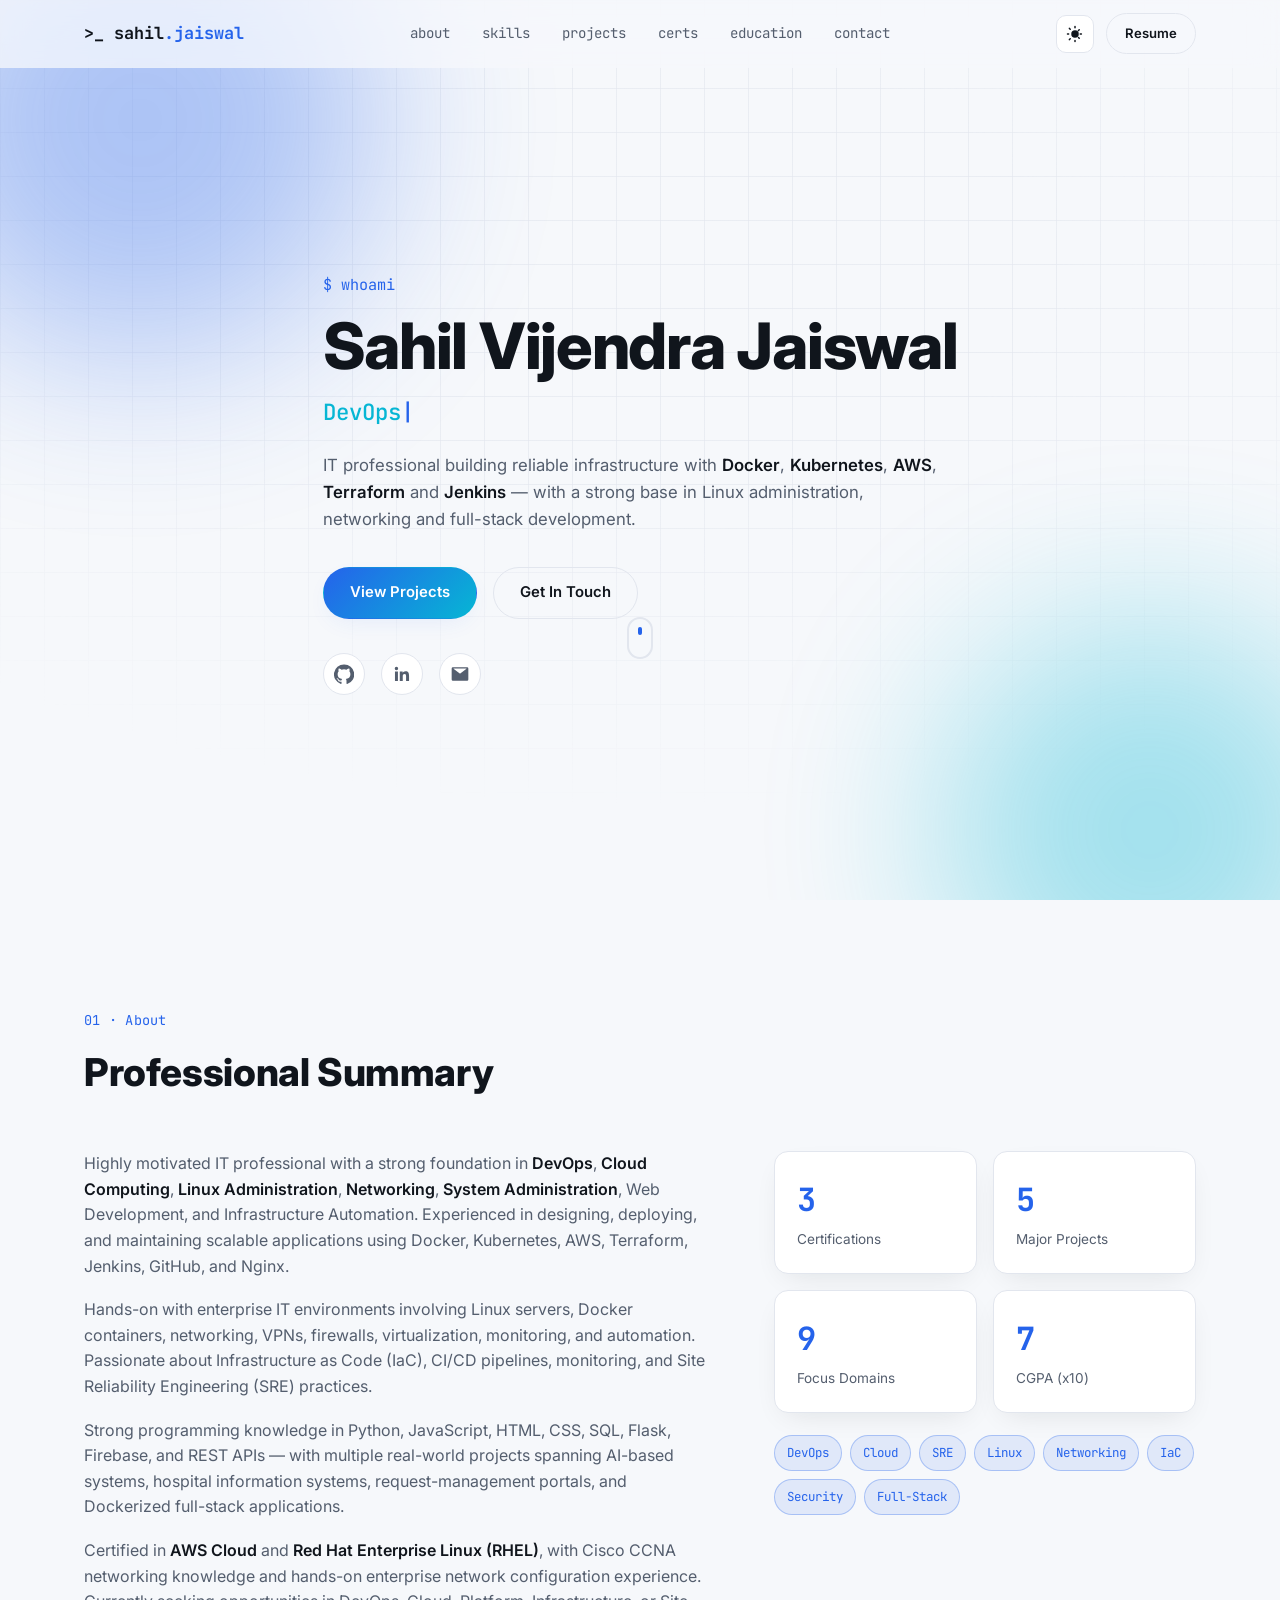
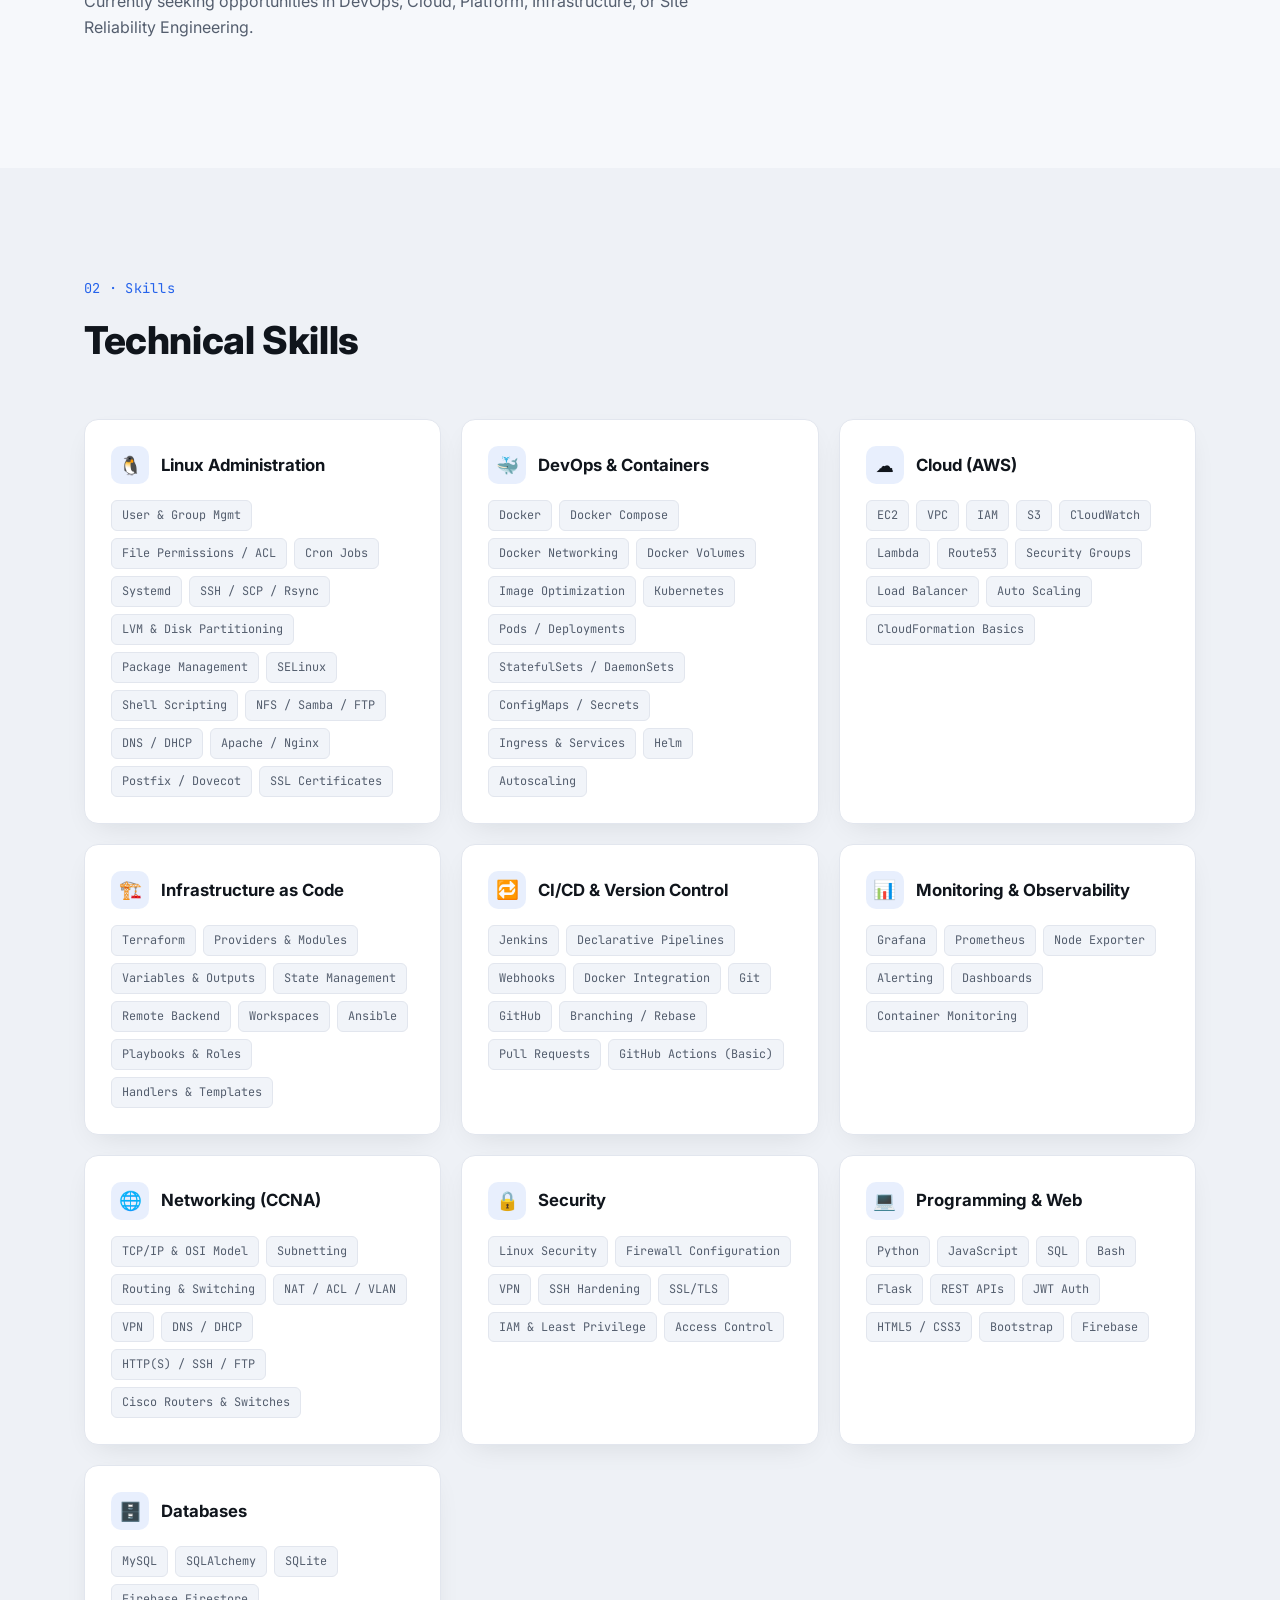
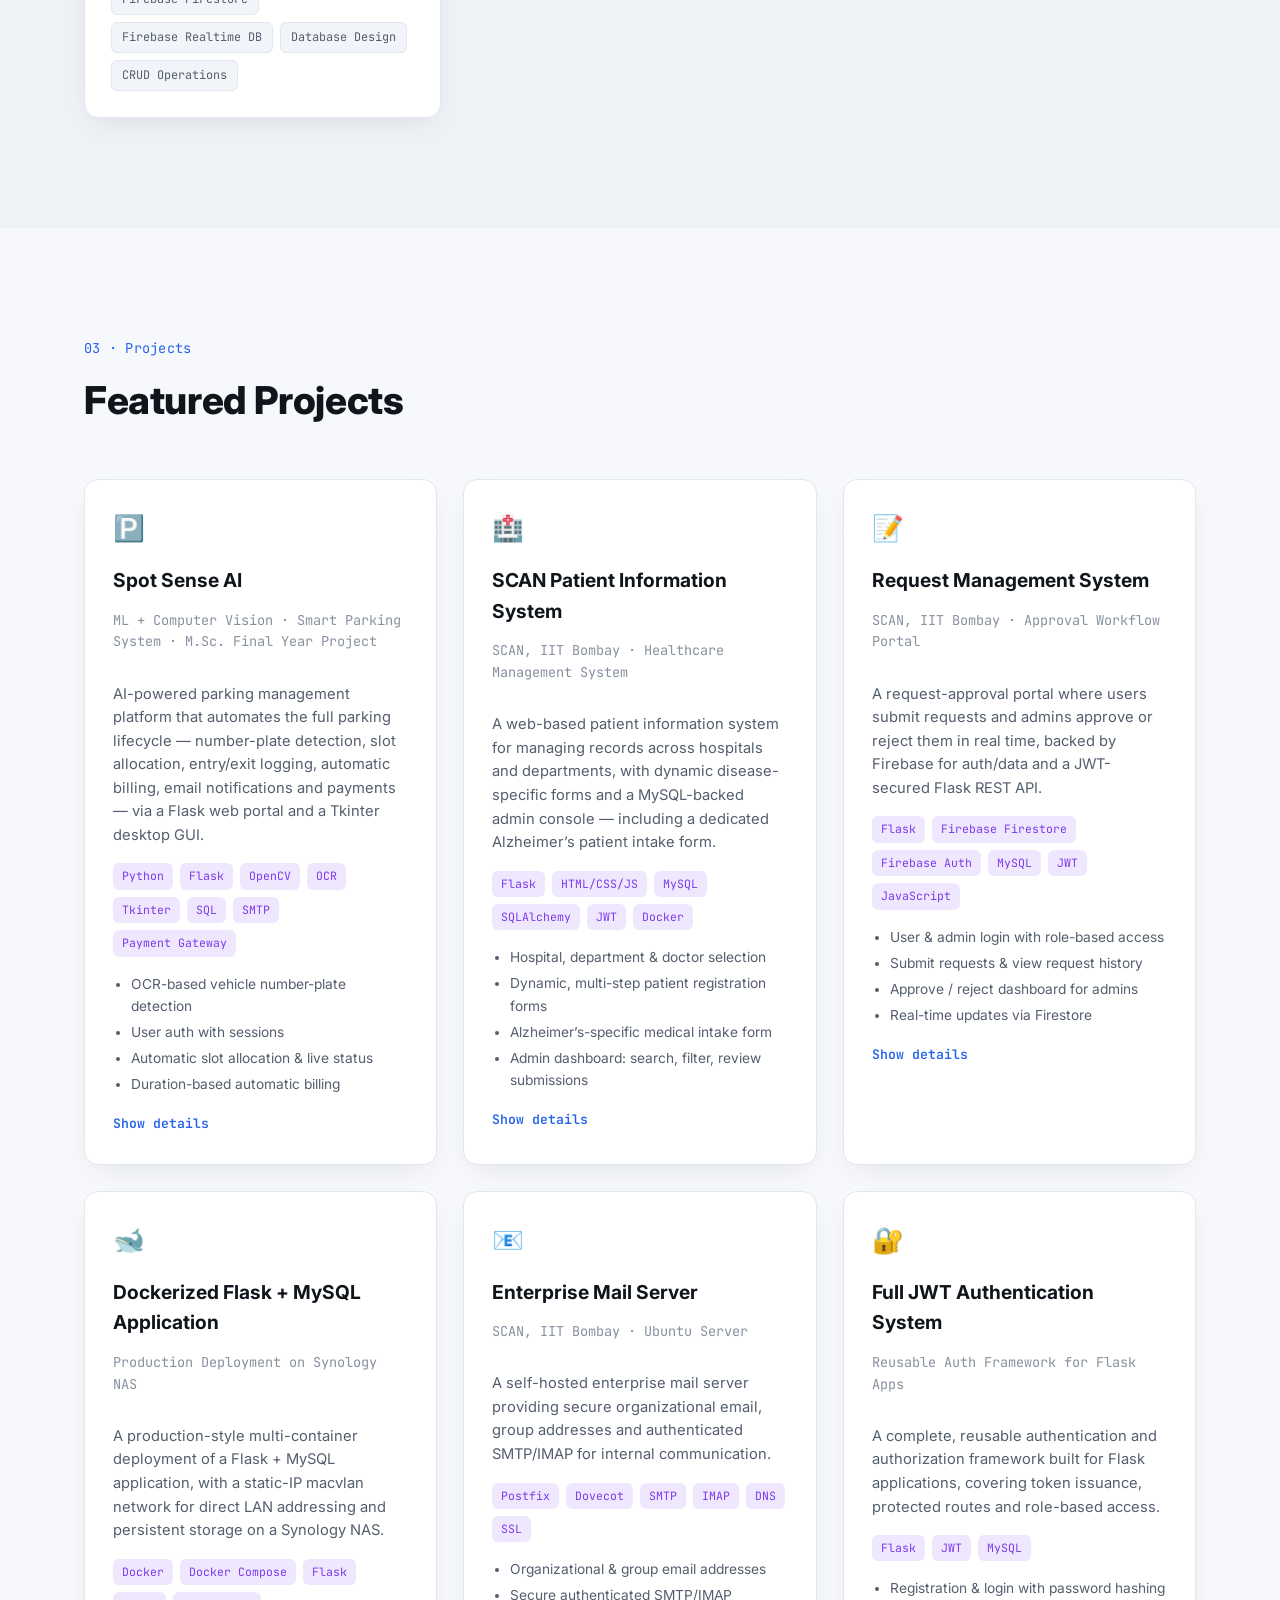
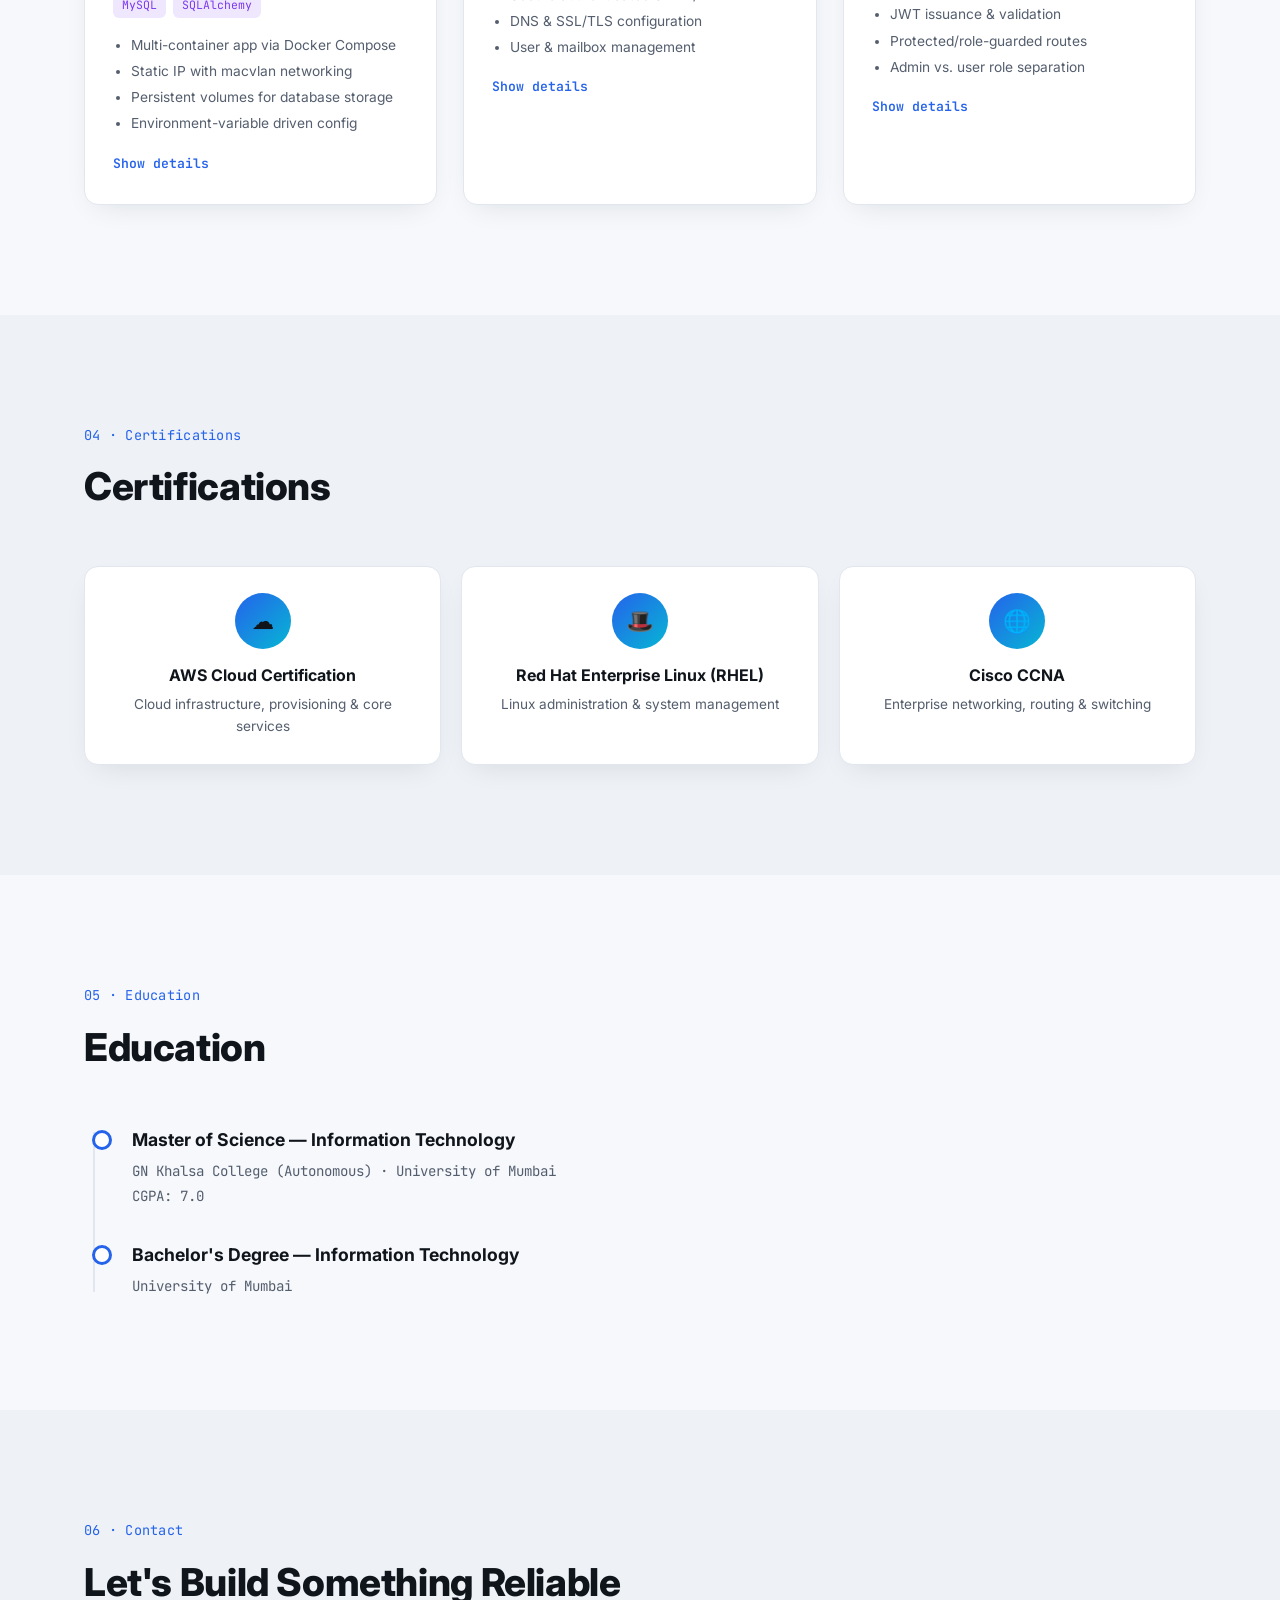
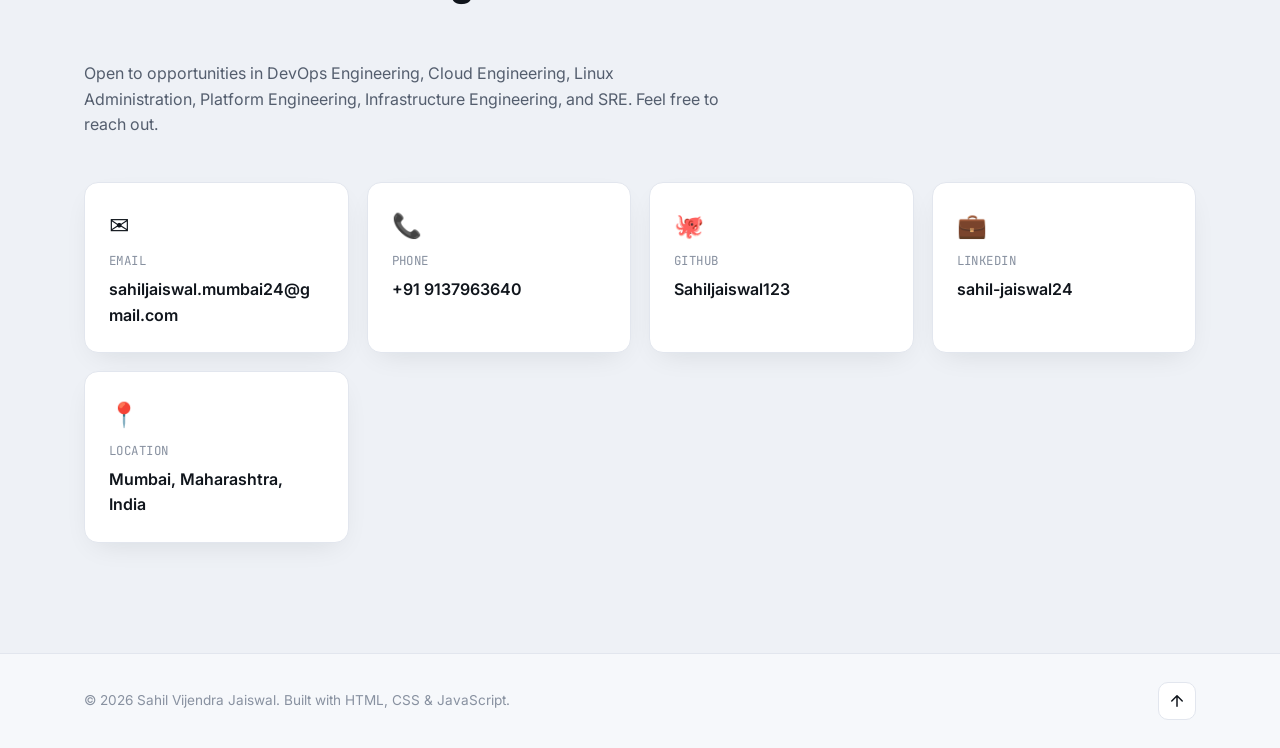
==== index.html @ 1558251f "Initial commit of full project" ====
<!DOCTYPE html>
<html lang="en">
<head>
<meta charset="UTF-8">
<meta name="viewport" content="width=device-width, initial-scale=1.0">
<title>Sahil Jaiswal | DevOps &amp; Cloud Engineer</title>
<meta name="description" content="Portfolio of Sahil Vijendra Jaiswal — DevOps, Cloud Computing, Linux Administration &amp; Infrastructure Automation.">
<link rel="preconnect" href="https://fonts.googleapis.com">
<link rel="preconnect" href="https://fonts.gstatic.com" crossorigin>
<link href="https://fonts.googleapis.com/css2?family=JetBrains+Mono:wght@400;500;700&family=Inter:wght@400;500;600;700;800&display=swap" rel="stylesheet">
<link rel="stylesheet" href="css/style.css">
<link rel="icon" href="data:image/svg+xml,<svg xmlns=%22http://www.w3.org/2000/svg%22 viewBox=%220 0 100 100%22><text y=%22.9em%22 font-size=%2290%22>💻</text></svg>">
</head>
<body>

<div class="progress-bar" id="progressBar"></div>

<!-- ===== NAV ===== -->
<header class="nav" id="nav">
  <div class="nav-inner">
    <a href="#home" class="logo">&gt;_ <span>sahil<span class="accent">.jaiswal</span></span></a>
    <nav class="nav-links" id="navLinks">
      <a href="#about" class="nav-link">about</a>
      <a href="#skills" class="nav-link">skills</a>
      <a href="#projects" class="nav-link">projects</a>
      <a href="#certifications" class="nav-link">certs</a>
      <a href="#education" class="nav-link">education</a>
      <a href="#contact" class="nav-link">contact</a>
    </nav>
    <div class="nav-actions">
      <button id="themeToggle" class="icon-btn" aria-label="Toggle theme" title="Toggle theme">
        <svg id="iconSun" viewBox="0 0 24 24" width="18" height="18"><path fill="currentColor" d="M12 4.5a1 1 0 0 1-1-1V2a1 1 0 0 1 2 0v1.5a1 1 0 0 1-1 1Zm0 15a1 1 0 0 1 1 1V22a1 1 0 0 1-2 0v-1.5a1 1 0 0 1 1-1ZM4.5 12a1 1 0 0 1-1 1H2a1 1 0 0 1 0-2h1.5a1 1 0 0 1 1 1Zm17 0a1 1 0 0 1-1 1H19a1 1 0 0 1 0-2h1.5a1 1 0 0 1 1 1ZM6.34 6.34a1 1 0 0 1-1.42 0L3.87 5.29a1 1 0 1 1 1.41-1.41l1.06 1.05a1 1 0 0 1 0 1.41Zm12.02 12.02a1 1 0 0 1-1.41 0l-1.06-1.05a1 1 0 0 1 1.41-1.41l1.06 1.05a1 1 0 0 1 0 1.41ZM6.34 17.66a1 1 0 0 1 0 1.41l-1.06 1.05a1 1 0 1 1-1.41-1.41l1.06-1.05a1 1 0 0 1 1.41 0Zm12.02-12.02a1 1 0 0 1 0 1.41l-1.06 1.05a1 1 0 1 1-1.41-1.41l1.06-1.05a1 1 0 0 1 1.41 0ZM12 7a5 5 0 1 1 0 10 5 5 0 0 1 0-10Z"/></svg>
        <svg id="iconMoon" viewBox="0 0 24 24" width="18" height="18" style="display:none"><path fill="currentColor" d="M21.75 15.25A9.5 9.5 0 0 1 8.75 2.25a.75.75 0 0 0-.9-.98A10.5 10.5 0 1 0 22.73 16.15a.75.75 0 0 0-.98-.9Z"/></svg>
      </button>
      <a href="assets/resume.pdf" class="btn btn-sm btn-outline" download>Resume</a>
      <button class="hamburger" id="hamburger" aria-label="Menu"><span></span><span></span><span></span></button>
    </div>
  </div>
</header>

<main>

  <!-- ===== HERO ===== -->
  <section id="home" class="hero">
    <div class="hero-bg" aria-hidden="true">
      <div class="grid-overlay"></div>
      <div class="glow glow1"></div>
      <div class="glow glow2"></div>
    </div>
    <div class="container hero-inner">
      <p class="eyebrow reveal">$ whoami</p>
      <h1 class="hero-title reveal">
        Sahil Vijendra Jaiswal
      </h1>
      <h2 class="hero-sub reveal">
        <span class="typed" id="typed"></span><span class="cursor">|</span>
      </h2>
      <p class="hero-desc reveal">
        IT professional building reliable infrastructure with <strong>Docker</strong>, <strong>Kubernetes</strong>,
        <strong>AWS</strong>, <strong>Terraform</strong> and <strong>Jenkins</strong> — with a strong base in
        Linux administration, networking and full-stack development.
      </p>
      <div class="hero-actions reveal">
        <a href="#projects" class="btn btn-primary">View Projects</a>
        <a href="#contact" class="btn btn-outline">Get In Touch</a>
      </div>
      <div class="hero-socials reveal">
        <a href="https://github.com/Sahiljaiswal123" target="_blank" rel="noopener" aria-label="GitHub">
          <svg viewBox="0 0 24 24" width="20" height="20"><path fill="currentColor" d="M12 .5a12 12 0 0 0-3.79 23.4c.6.11.82-.26.82-.58v-2.17c-3.34.73-4.04-1.42-4.04-1.42-.55-1.39-1.34-1.76-1.34-1.76-1.09-.75.08-.73.08-.73 1.2.09 1.84 1.24 1.84 1.24 1.07 1.83 2.81 1.3 3.5 1 .11-.78.42-1.3.76-1.6-2.66-.3-5.47-1.34-5.47-5.93 0-1.31.47-2.38 1.24-3.22-.12-.3-.54-1.53.12-3.19 0 0 1.01-.32 3.3 1.23a11.5 11.5 0 0 1 6 0c2.29-1.55 3.3-1.23 3.3-1.23.66 1.66.24 2.89.12 3.19.77.84 1.24 1.91 1.24 3.22 0 4.6-2.81 5.62-5.49 5.92.43.37.81 1.1.81 2.22v3.29c0 .32.22.7.83.58A12 12 0 0 0 12 .5Z"/></svg>
        </a>
        <a href="https://www.linkedin.com/in/sahil-jaiswal24/" target="_blank" rel="noopener" aria-label="LinkedIn">
          <svg viewBox="0 0 24 24" width="20" height="20"><path fill="currentColor" d="M20.45 20.45h-3.56v-5.57c0-1.33-.02-3.03-1.85-3.03-1.85 0-2.14 1.45-2.14 2.94v5.66H9.34V9h3.42v1.56h.05c.48-.9 1.64-1.85 3.38-1.85 3.61 0 4.28 2.38 4.28 5.47v6.27ZM5.34 7.43a2.07 2.07 0 1 1 0-4.14 2.07 2.07 0 0 1 0 4.14ZM7.12 20.45H3.56V9h3.56v11.45Z"/></svg>
        </a>
        <a href="mailto:sahiljaiswal.mumbai24@gmail.com" aria-label="Email">
          <svg viewBox="0 0 24 24" width="20" height="20"><path fill="currentColor" d="M2 5.5A1.5 1.5 0 0 1 3.5 4h17A1.5 1.5 0 0 1 22 5.5v13a1.5 1.5 0 0 1-1.5 1.5h-17A1.5 1.5 0 0 1 2 18.5v-13Zm2.2.3 7.5 5.63a.5.5 0 0 0 .6 0l7.5-5.63A.3.3 0 0 0 19.6 5.5H4.4a.3.3 0 0 0-.2.3Z"/></svg>
        </a>
      </div>
      <a href="#about" class="scroll-cue" aria-label="Scroll down"><span></span></a>
    </div>
  </section>

  <!-- ===== ABOUT ===== -->
  <section id="about" class="section">
    <div class="container">
      <p class="section-tag reveal">01 · About</p>
      <h2 class="section-title reveal">Professional Summary</h2>
      <div class="about-grid">
        <div class="about-text reveal">
          <p>
            Highly motivated IT professional with a strong foundation in <strong>DevOps</strong>, <strong>Cloud Computing</strong>,
            <strong>Linux Administration</strong>, <strong>Networking</strong>, <strong>System Administration</strong>, Web
            Development, and Infrastructure Automation. Experienced in designing, deploying, and maintaining scalable
            applications using Docker, Kubernetes, AWS, Terraform, Jenkins, GitHub, and Nginx.
          </p>
          <p>
            Hands-on with enterprise IT environments involving Linux servers, Docker containers, networking, VPNs,
            firewalls, virtualization, monitoring, and automation. Passionate about Infrastructure as Code (IaC),
            CI/CD pipelines, monitoring, and Site Reliability Engineering (SRE) practices.
          </p>
          <p>
            Strong programming knowledge in Python, JavaScript, HTML, CSS, SQL, Flask, Firebase, and REST APIs — with
            multiple real-world projects spanning AI-based systems, hospital information systems, request-management
            portals, and Dockerized full-stack applications.
          </p>
          <p>
            Certified in <strong>AWS Cloud</strong> and <strong>Red Hat Enterprise Linux (RHEL)</strong>, with Cisco
            CCNA networking knowledge and hands-on enterprise network configuration experience. Currently seeking
            opportunities in DevOps, Cloud, Platform, Infrastructure, or Site Reliability Engineering.
          </p>
        </div>
        <div class="about-stats reveal">
          <div class="stat-card">
            <span class="stat-num" data-count="3">0</span>
            <span class="stat-label">Certifications</span>
          </div>
          <div class="stat-card">
            <span class="stat-num" data-count="5">0</span>
            <span class="stat-label">Major Projects</span>
          </div>
          <div class="stat-card">
            <span class="stat-num" data-count="9">0</span>
            <span class="stat-label">Focus Domains</span>
          </div>
          <div class="stat-card">
            <span class="stat-num" data-count="7">0</span>
            <span class="stat-label">CGPA (x10)</span>
          </div>
          <div class="focus-tags">
            <span>DevOps</span><span>Cloud</span><span>SRE</span><span>Linux</span>
            <span>Networking</span><span>IaC</span><span>Security</span><span>Full-Stack</span>
          </div>
        </div>
      </div>
    </div>
  </section>

  <!-- ===== SKILLS ===== -->
  <section id="skills" class="section section-alt">
    <div class="container">
      <p class="section-tag reveal">02 · Skills</p>
      <h2 class="section-title reveal">Technical Skills</h2>
      <div class="skills-grid" id="skillsGrid">
        <!-- injected by JS -->
      </div>
    </div>
  </section>

  <!-- ===== PROJECTS ===== -->
  <section id="projects" class="section">
    <div class="container">
      <p class="section-tag reveal">03 · Projects</p>
      <h2 class="section-title reveal">Featured Projects</h2>
      <div class="projects-grid" id="projectsGrid">
        <!-- injected by JS -->
      </div>
    </div>
  </section>

  <!-- ===== CERTIFICATIONS ===== -->
  <section id="certifications" class="section section-alt">
    <div class="container">
      <p class="section-tag reveal">04 · Certifications</p>
      <h2 class="section-title reveal">Certifications</h2>
      <div class="cert-grid" id="certGrid"></div>
    </div>
  </section>

  <!-- ===== EDUCATION ===== -->
  <section id="education" class="section">
    <div class="container">
      <p class="section-tag reveal">05 · Education</p>
      <h2 class="section-title reveal">Education</h2>
      <div class="timeline">
        <div class="timeline-item reveal">
          <div class="timeline-dot"></div>
          <div class="timeline-content">
            <h3>Master of Science — Information Technology</h3>
            <p class="timeline-meta">GN Khalsa College (Autonomous) · University of Mumbai</p>
            <p class="timeline-meta">CGPA: 7.0</p>
          </div>
        </div>
        <div class="timeline-item reveal">
          <div class="timeline-dot"></div>
          <div class="timeline-content">
            <h3>Bachelor's Degree — Information Technology</h3>
            <p class="timeline-meta">University of Mumbai</p>
          </div>
        </div>
      </div>
    </div>
  </section>

  <!-- ===== CONTACT ===== -->
  <section id="contact" class="section section-alt">
    <div class="container">
      <p class="section-tag reveal">06 · Contact</p>
      <h2 class="section-title reveal">Let's Build Something Reliable</h2>
      <p class="contact-lead reveal">
        Open to opportunities in DevOps Engineering, Cloud Engineering, Linux Administration, Platform Engineering,
        Infrastructure Engineering, and SRE. Feel free to reach out.
      </p>
      <div class="contact-grid reveal">
        <a class="contact-card" href="mailto:sahiljaiswal.mumbai24@gmail.com">
          <span class="contact-icon">✉️</span>
          <span class="contact-label">Email</span>
          <span class="contact-value">sahiljaiswal.mumbai24@gmail.com</span>
        </a>
        <a class="contact-card" href="tel:+919137963640">
          <span class="contact-icon">📞</span>
          <span class="contact-label">Phone</span>
          <span class="contact-value">+91 9137963640</span>
        </a>
        <a class="contact-card" href="https://github.com/Sahiljaiswal123" target="_blank" rel="noopener">
          <span class="contact-icon">🐙</span>
          <span class="contact-label">GitHub</span>
          <span class="contact-value">Sahiljaiswal123</span>
        </a>
        <a class="contact-card" href="https://www.linkedin.com/in/sahil-jaiswal24/" target="_blank" rel="noopener">
          <span class="contact-icon">💼</span>
          <span class="contact-label">LinkedIn</span>
          <span class="contact-value">sahil-jaiswal24</span>
        </a>
        <span class="contact-card contact-card-static">
          <span class="contact-icon">📍</span>
          <span class="contact-label">Location</span>
          <span class="contact-value">Mumbai, Maharashtra, India</span>
        </span>
      </div>
    </div>
  </section>

</main>

<footer class="footer">
  <div class="container footer-inner">
    <p>© <span id="year"></span> Sahil Vijendra Jaiswal. Built with HTML, CSS &amp; JavaScript.</p>
    <button id="backToTop" class="icon-btn" aria-label="Back to top">
      <svg viewBox="0 0 24 24" width="18" height="18"><path fill="currentColor" d="M12 4a1 1 0 0 1 .7.29l7 7a1 1 0 0 1-1.4 1.42L13 7.41V19a1 1 0 0 1-2 0V7.41l-5.3 5.3a1 1 0 0 1-1.4-1.42l7-7A1 1 0 0 1 12 4Z"/></svg>
    </button>
  </div>
</footer>

<script src="js/script.js"></script>
</body>
</html>
---- css/style.css ----
/* ================= Design Tokens ================= */
:root{
  --bg: #f6f8fb;
  --bg-alt: #eef1f6;
  --surface: #ffffff;
  --surface-2: #f1f4f9;
  --border: #e2e6ee;
  --text: #10151c;
  --text-muted: #545e6e;
  --text-faint: #8891a0;
  --accent: #2563eb;
  --accent-2: #06b6d4;
  --accent-soft: rgba(37,99,235,.1);
  --code: #7c3aed;
  --shadow: 0 10px 30px -12px rgba(16,21,28,.12);
  --radius: 14px;
  --radius-sm: 8px;
  --font-sans: 'Inter', system-ui, -apple-system, Segoe UI, sans-serif;
  --font-mono: 'JetBrains Mono', ui-monospace, SFMono-Regular, Menlo, monospace;
  --nav-h: 68px;
  --transition: .25s cubic-bezier(.4,0,.2,1);
}

:root[data-theme="dark"]{
  --bg: #0a0e14;
  --bg-alt: #0d1219;
  --surface: #121824;
  --surface-2: #161d2b;
  --border: #232b3a;
  --text: #e7ecf5;
  --text-muted: #9aa5b6;
  --text-faint: #626d80;
  --accent: #4f8dff;
  --accent-2: #22d3ee;
  --accent-soft: rgba(79,141,255,.14);
  --code: #a78bfa;
  --shadow: 0 20px 45px -20px rgba(0,0,0,.55);
}

@media (prefers-color-scheme: dark){
  :root:not([data-theme="light"]){
    --bg: #0a0e14;
    --bg-alt: #0d1219;
    --surface: #121824;
    --surface-2: #161d2b;
    --border: #232b3a;
    --text: #e7ecf5;
    --text-muted: #9aa5b6;
    --text-faint: #626d80;
    --accent: #4f8dff;
    --accent-2: #22d3ee;
    --accent-soft: rgba(79,141,255,.14);
    --code: #a78bfa;
    --shadow: 0 20px 45px -20px rgba(0,0,0,.55);
  }
}

*,*::before,*::after{ box-sizing: border-box; }
html{ scroll-behavior: smooth; }
body{
  margin:0;
  background: var(--bg);
  color: var(--text);
  font-family: var(--font-sans);
  line-height: 1.6;
  -webkit-font-smoothing: antialiased;
  transition: background var(--transition), color var(--transition);
}
img{ max-width:100%; display:block; }
a{ color: inherit; text-decoration: none; }
.container{ max-width: 1160px; margin: 0 auto; padding: 0 24px; }
strong{ color: var(--text); font-weight: 600; }

/* ================= Progress bar ================= */
.progress-bar{
  position: fixed; top:0; left:0; height:3px; width:0%;
  background: linear-gradient(90deg, var(--accent), var(--accent-2));
  z-index: 1000; transition: width .1s linear;
}

/* ================= Nav ================= */
.nav{
  position: fixed; top:0; left:0; right:0; z-index: 900;
  height: var(--nav-h);
  background: color-mix(in srgb, var(--bg) 78%, transparent);
  backdrop-filter: blur(14px) saturate(1.4);
  border-bottom: 1px solid transparent;
  transition: border-color var(--transition), background var(--transition);
}
.nav.scrolled{ border-bottom-color: var(--border); }
.nav-inner{
  max-width: 1160px; margin: 0 auto; padding: 0 24px; height: 100%;
  display:flex; align-items:center; justify-content:space-between; gap: 24px;
}
.logo{
  font-family: var(--font-mono); font-weight: 700; font-size: 1.05rem;
  color: var(--text); white-space: nowrap;
}
.logo .accent{ color: var(--accent); }
.nav-links{ display:flex; gap: 28px; }
.nav-link{
  font-family: var(--font-mono); font-size: .88rem; color: var(--text-muted);
  position: relative; padding: 6px 2px; transition: color var(--transition);
}
.nav-link::after{
  content:''; position:absolute; left:0; right:0; bottom:0; height:2px;
  background: var(--accent); transform: scaleX(0); transform-origin: left;
  transition: transform var(--transition);
}
.nav-link:hover, .nav-link.active{ color: var(--text); }
.nav-link:hover::after, .nav-link.active::after{ transform: scaleX(1); }
.nav-actions{ display:flex; align-items:center; gap: 12px; }
.icon-btn{
  display:inline-flex; align-items:center; justify-content:center;
  width: 38px; height: 38px; border-radius: 10px;
  background: var(--surface); border: 1px solid var(--border);
  color: var(--text); cursor:pointer; transition: transform var(--transition), border-color var(--transition), background var(--transition);
}
.icon-btn:hover{ border-color: var(--accent); transform: translateY(-2px); }

.hamburger{
  display:none; flex-direction: column; justify-content:center; gap:5px;
  width: 38px; height: 38px; border-radius: 10px; border: 1px solid var(--border);
  background: var(--surface); cursor: pointer;
}
.hamburger span{ display:block; width: 18px; height: 2px; background: var(--text); margin: 0 auto; transition: var(--transition); }
.hamburger.open span:nth-child(1){ transform: translateY(7px) rotate(45deg); }
.hamburger.open span:nth-child(2){ opacity:0; }
.hamburger.open span:nth-child(3){ transform: translateY(-7px) rotate(-45deg); }

/* ================= Buttons ================= */
.btn{
  display:inline-flex; align-items:center; justify-content:center; gap:8px;
  padding: 13px 26px; border-radius: 999px; font-weight: 600; font-size: .93rem;
  border: 1px solid transparent; cursor:pointer; transition: transform var(--transition), box-shadow var(--transition), border-color var(--transition), background var(--transition), color var(--transition);
  white-space: nowrap;
}
.btn-sm{ padding: 9px 18px; font-size: .82rem; }
.btn-primary{
  background: linear-gradient(135deg, var(--accent), var(--accent-2));
  color: #fff; box-shadow: 0 8px 24px -8px var(--accent-soft);
}
.btn-primary:hover{ transform: translateY(-2px); box-shadow: 0 14px 30px -10px var(--accent-soft); }
.btn-outline{
  background: transparent; border-color: var(--border); color: var(--text);
}
.btn-outline:hover{ border-color: var(--accent); color: var(--accent); transform: translateY(-2px); }

/* ================= Hero ================= */
.hero{
  position: relative; min-height: 100vh; display:flex; align-items:center;
  padding-top: var(--nav-h); overflow: hidden;
}
.hero-bg{ position:absolute; inset:0; z-index:0; }
.grid-overlay{
  position:absolute; inset:0;
  background-image:
    linear-gradient(color-mix(in srgb, var(--border) 60%, transparent) 1px, transparent 1px),
    linear-gradient(90deg, color-mix(in srgb, var(--border) 60%, transparent) 1px, transparent 1px);
  background-size: 44px 44px;
  mask-image: radial-gradient(ellipse 80% 60% at 50% 30%, black 40%, transparent 100%);
}
.glow{ position:absolute; border-radius:50%; filter: blur(90px); opacity:.35; }
.glow1{ width: 480px; height: 480px; background: var(--accent); top: -120px; left: -100px; }
.glow2{ width: 420px; height: 420px; background: var(--accent-2); bottom: -140px; right: -80px; }

.hero-inner{ position: relative; z-index: 1; max-width: 780px; }
.eyebrow{
  font-family: var(--font-mono); color: var(--accent); font-size: .95rem; margin: 0 0 14px;
}
.hero-title{
  font-size: clamp(2.4rem, 5.5vw, 4rem); line-height: 1.08; margin: 0 0 14px; font-weight: 800;
  letter-spacing: -0.02em;
}
.hero-sub{
  font-family: var(--font-mono); font-size: clamp(1.05rem, 2.2vw, 1.4rem);
  color: var(--text-muted); margin: 0 0 22px; min-height: 1.6em; font-weight: 500;
}
.hero-sub .typed{ color: var(--accent-2); }
.cursor{ color: var(--accent); animation: blink 1s step-end infinite; }
@keyframes blink{ 50%{ opacity: 0; } }
.hero-desc{ font-size: 1.05rem; color: var(--text-muted); max-width: 620px; margin: 0 0 34px; }
.hero-actions{ display:flex; gap: 16px; flex-wrap: wrap; margin-bottom: 34px; }
.hero-socials{ display:flex; gap: 16px; }
.hero-socials a{
  width: 42px; height: 42px; border-radius: 50%; display:flex; align-items:center; justify-content:center;
  background: var(--surface); border: 1px solid var(--border); color: var(--text-muted);
  transition: var(--transition);
}
.hero-socials a:hover{ color: var(--accent); border-color: var(--accent); transform: translateY(-3px); }

.scroll-cue{
  position:absolute; bottom: 36px; left: 50%; transform: translateX(-50%);
  width: 26px; height: 42px; border: 2px solid var(--border); border-radius: 20px;
  display:flex; justify-content:center; padding-top: 8px;
}
.scroll-cue span{ width:4px; height:8px; border-radius:2px; background: var(--accent); animation: scrollcue 1.6s ease infinite; }
@keyframes scrollcue{ 0%{ opacity:1; transform: translateY(0);} 70%{opacity:0; transform: translateY(14px);} 100%{opacity:0;} }

/* ================= Sections ================= */
.section{ padding: 110px 0; position: relative; }
.section-alt{ background: var(--bg-alt); }
.section-tag{
  font-family: var(--font-mono); color: var(--accent); font-size: .85rem; margin: 0 0 10px; letter-spacing: .02em;
}
.section-title{
  font-size: clamp(1.7rem, 3.2vw, 2.4rem); margin: 0 0 48px; font-weight: 800; letter-spacing: -0.01em;
}

/* ================= reveal animation =================
   Elements are visible by default (no-JS / JS-failure safe).
   JS adds .pre-reveal on load to opt into the fade-up, then .in to play it. */
.reveal.pre-reveal, .project-card.pre-reveal, .cert-card.pre-reveal{
  opacity: 0; transform: translateY(24px); transition: opacity .7s ease, transform .7s ease;
}
.reveal.pre-reveal.in, .project-card.pre-reveal.in, .cert-card.pre-reveal.in{
  opacity: 1; transform: translateY(0);
}

/* ================= About ================= */
.about-grid{ display:grid; grid-template-columns: 1.5fr 1fr; gap: 56px; align-items:start; }
.about-text p{ color: var(--text-muted); margin: 0 0 18px; }
.about-stats{ display:grid; grid-template-columns: 1fr 1fr; gap: 16px; }
.stat-card{
  background: var(--surface); border: 1px solid var(--border); border-radius: var(--radius);
  padding: 22px; display:flex; flex-direction: column; gap: 4px; box-shadow: var(--shadow);
}
.stat-num{ font-family: var(--font-mono); font-size: 2rem; font-weight: 700; color: var(--accent); }
.stat-label{ color: var(--text-muted); font-size: .85rem; }
.focus-tags{ grid-column: 1 / -1; display:flex; flex-wrap:wrap; gap: 8px; margin-top: 6px; }
.focus-tags span{
  font-family: var(--font-mono); font-size: .78rem; padding: 7px 12px; border-radius: 999px;
  background: var(--accent-soft); color: var(--accent); border: 1px solid color-mix(in srgb, var(--accent) 30%, transparent);
}

/* ================= Skills ================= */
.skills-grid{
  display:grid; grid-template-columns: repeat(auto-fit, minmax(280px, 1fr)); gap: 20px;
}
.skill-card{
  background: var(--surface); border: 1px solid var(--border); border-radius: var(--radius);
  padding: 26px; box-shadow: var(--shadow); transition: transform var(--transition), border-color var(--transition);
}
.skill-card:hover{ transform: translateY(-4px); border-color: var(--accent); }
.skill-card-head{ display:flex; align-items:center; gap: 12px; margin-bottom: 16px; }
.skill-icon{
  width: 38px; height: 38px; border-radius: 10px; display:flex; align-items:center; justify-content:center;
  background: var(--accent-soft); font-size: 1.15rem; flex-shrink: 0;
}
.skill-card h3{ margin: 0; font-size: 1.05rem; }
.skill-tags{ display:flex; flex-wrap: wrap; gap: 7px; }
.skill-tags span{
  font-family: var(--font-mono); font-size: .74rem; padding: 5px 10px; border-radius: 6px;
  background: var(--surface-2); color: var(--text-muted); border: 1px solid var(--border);
}

/* ================= Projects ================= */
.projects-grid{ display:grid; grid-template-columns: repeat(auto-fit, minmax(320px, 1fr)); gap: 26px; }
.project-card{
  background: var(--surface); border: 1px solid var(--border); border-radius: var(--radius);
  padding: 28px; box-shadow: var(--shadow); display:flex; flex-direction: column; gap: 16px;
  transition: transform var(--transition), border-color var(--transition);
}
.project-card:hover{ transform: translateY(-6px); border-color: var(--accent); }
.project-top{ display:flex; align-items:flex-start; justify-content:space-between; gap: 12px; }
.project-icon{ font-size: 1.6rem; }
.project-card h3{ margin: 0 0 6px; font-size: 1.2rem; }
.project-sub{ color: var(--text-faint); font-size: .85rem; font-family: var(--font-mono); }
.project-card p.project-desc{ color: var(--text-muted); font-size: .92rem; margin: 0; }
.project-tech{ display:flex; flex-wrap: wrap; gap: 7px; }
.project-tech span{
  font-family: var(--font-mono); font-size: .72rem; padding: 4px 9px; border-radius: 6px;
  background: color-mix(in srgb, var(--code) 12%, transparent); color: var(--code);
}
.project-features{ margin: 0; padding-left: 18px; color: var(--text-muted); font-size: .86rem; display:grid; gap: 4px; }
.project-more{ border-top: 1px dashed var(--border); padding-top: 14px; margin-top: -4px; }
.project-arch{
  font-family: var(--font-mono); font-size: .78rem; color: var(--text-muted);
  background: var(--surface-2); border: 1px solid var(--border); border-radius: var(--radius-sm);
  padding: 10px 12px; line-height: 1.7; margin: 0 0 14px;
}
.project-arch strong{ color: var(--text); font-family: var(--font-sans); }
.project-resp-title{ margin: 0 0 6px; font-size: .88rem; }
.project-toggle{
  align-self: flex-start; background: none; border: none; color: var(--accent);
  font-family: var(--font-mono); font-size: .82rem; font-weight: 600; cursor: pointer;
  padding: 4px 0; display:flex; align-items:center; gap: 6px;
}
.project-toggle:hover{ text-decoration: underline; }

/* ================= Certifications ================= */
.cert-grid{ display:grid; grid-template-columns: repeat(auto-fit, minmax(260px, 1fr)); gap: 20px; }
.cert-card{
  background: var(--surface); border: 1px solid var(--border); border-radius: var(--radius);
  padding: 26px; box-shadow: var(--shadow); text-align:center; transition: transform var(--transition), border-color var(--transition);
}
.cert-card:hover{ transform: translateY(-4px); border-color: var(--accent); }
.cert-badge{
  width: 56px; height: 56px; margin: 0 auto 14px; border-radius: 50%;
  background: linear-gradient(135deg, var(--accent), var(--accent-2));
  display:flex; align-items:center; justify-content:center; font-size: 1.4rem;
}
.cert-card h3{ margin: 0 0 6px; font-size: 1rem; }
.cert-card p{ margin:0; color: var(--text-muted); font-size: .85rem; }

/* ================= Education timeline ================= */
.timeline{ position: relative; max-width: 720px; padding-left: 8px; }
.timeline::before{
  content:''; position:absolute; left: 9px; top: 6px; bottom: 6px; width: 2px;
  background: var(--border);
}
.timeline-item{ position: relative; padding-left: 40px; margin-bottom: 34px; }
.timeline-item:last-child{ margin-bottom: 0; }
.timeline-dot{
  position:absolute; left: 0; top: 4px; width: 20px; height: 20px; border-radius: 50%;
  background: var(--surface); border: 3px solid var(--accent);
}
.timeline-content h3{ margin: 0 0 6px; font-size: 1.1rem; }
.timeline-meta{ margin: 2px 0; color: var(--text-muted); font-size: .88rem; font-family: var(--font-mono); }

/* ================= Contact ================= */
.contact-lead{ color: var(--text-muted); max-width: 640px; margin: 0 0 44px; }
.contact-grid{ display:grid; grid-template-columns: repeat(auto-fit, minmax(220px, 1fr)); gap: 18px; }
.contact-card{
  background: var(--surface); border: 1px solid var(--border); border-radius: var(--radius);
  padding: 24px; display:flex; flex-direction: column; gap: 6px; box-shadow: var(--shadow);
  transition: transform var(--transition), border-color var(--transition);
}
.contact-card:not(.contact-card-static):hover{ transform: translateY(-4px); border-color: var(--accent); }
.contact-icon{ font-size: 1.5rem; }
.contact-label{ font-family: var(--font-mono); font-size: .78rem; color: var(--text-faint); text-transform: uppercase; letter-spacing: .04em; }
.contact-value{ font-weight: 600; word-break: break-word; }

/* ================= Footer ================= */
.footer{ border-top: 1px solid var(--border); padding: 28px 0; }
.footer-inner{ display:flex; align-items:center; justify-content:space-between; gap: 16px; }
.footer p{ margin:0; color: var(--text-faint); font-size: .85rem; }

/* ================= Responsive ================= */
@media (max-width: 900px){
  .about-grid{ grid-template-columns: 1fr; }
}

@media (max-width: 760px){
  .nav-links{
    position: fixed; top: var(--nav-h); left:0; right:0; flex-direction: column;
    background: var(--bg); border-bottom: 1px solid var(--border);
    padding: 18px 24px; gap: 18px; transform: translateY(-130%); opacity: 0;
    transition: transform var(--transition), opacity var(--transition);
  }
  .nav-links.open{ transform: translateY(0); opacity: 1; }
  .hamburger{ display:flex; }
  .nav-actions a.btn-sm{ display:none; }
  .section{ padding: 80px 0; }
  .about-stats{ grid-template-columns: 1fr 1fr; }
}

@media (max-width: 480px){
  .hero-actions{ flex-direction: column; align-items: stretch; }
  .footer-inner{ flex-direction: column; text-align:center; }
}
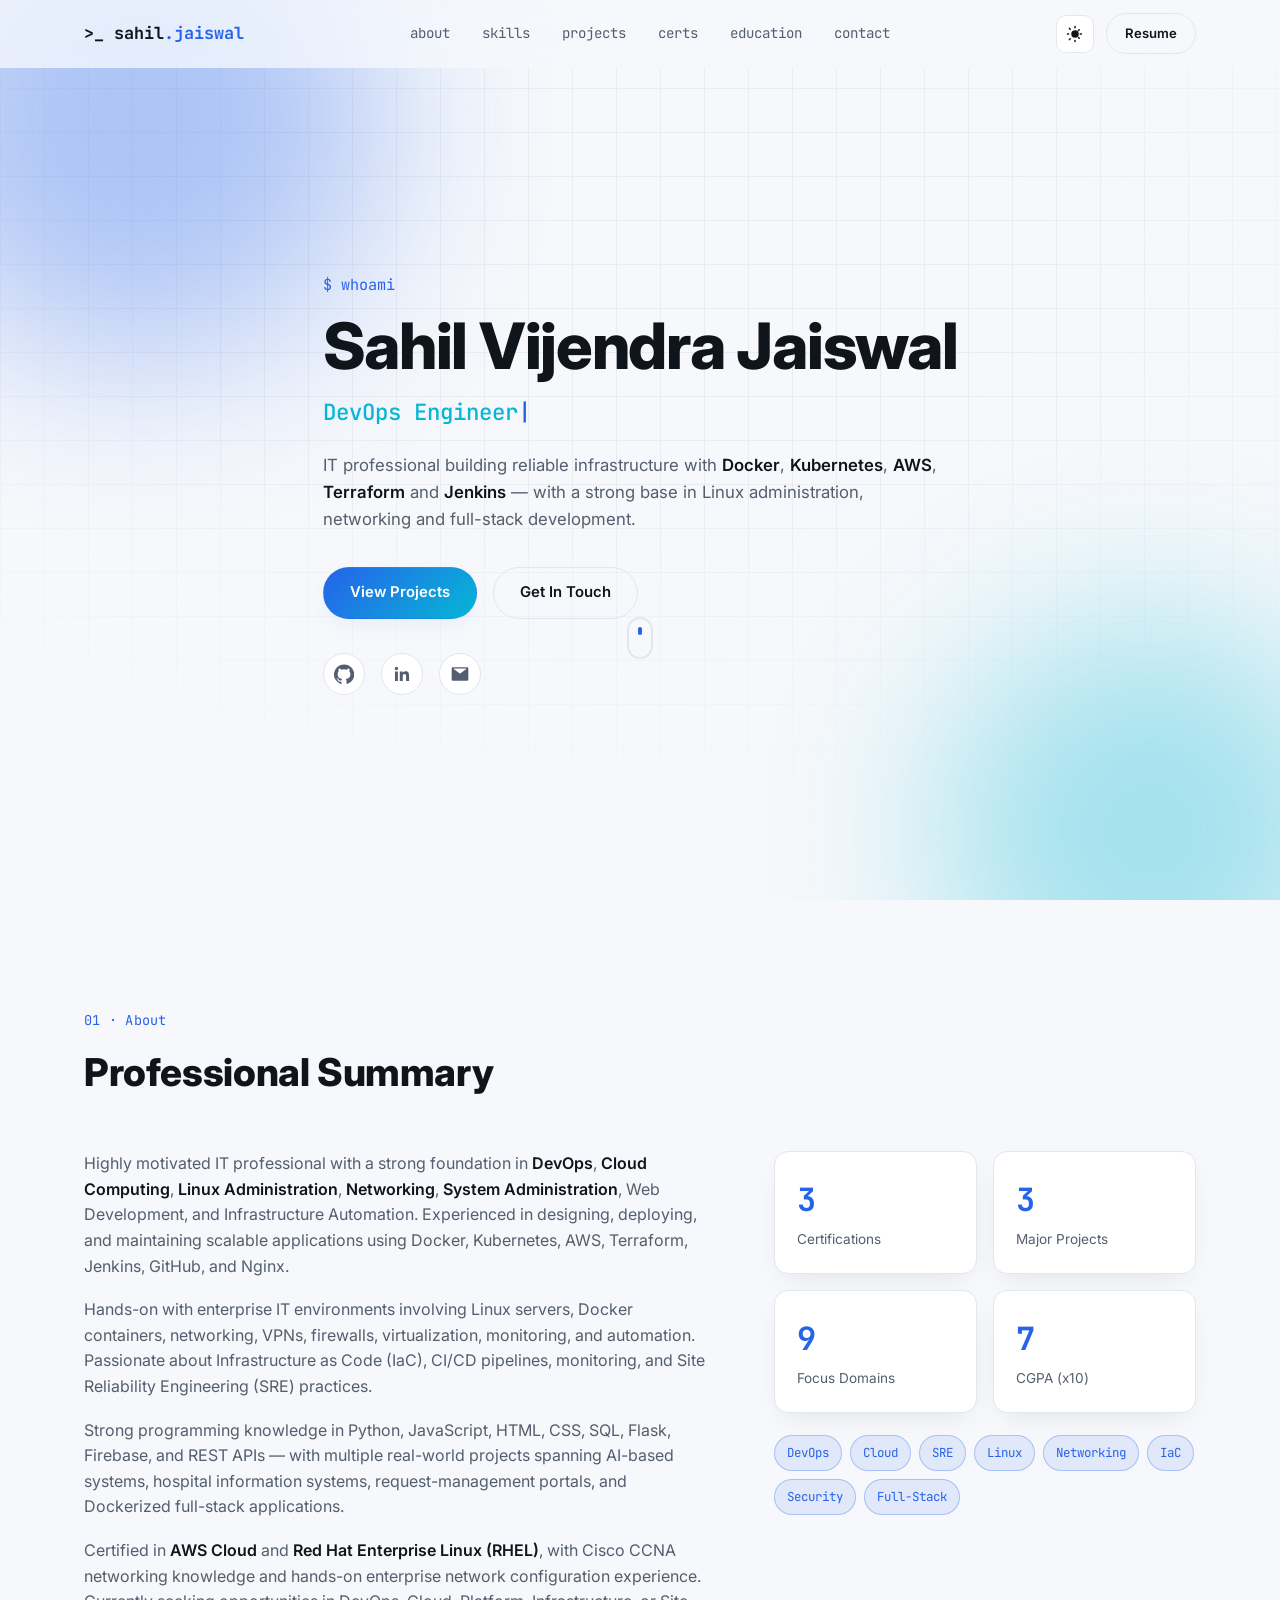
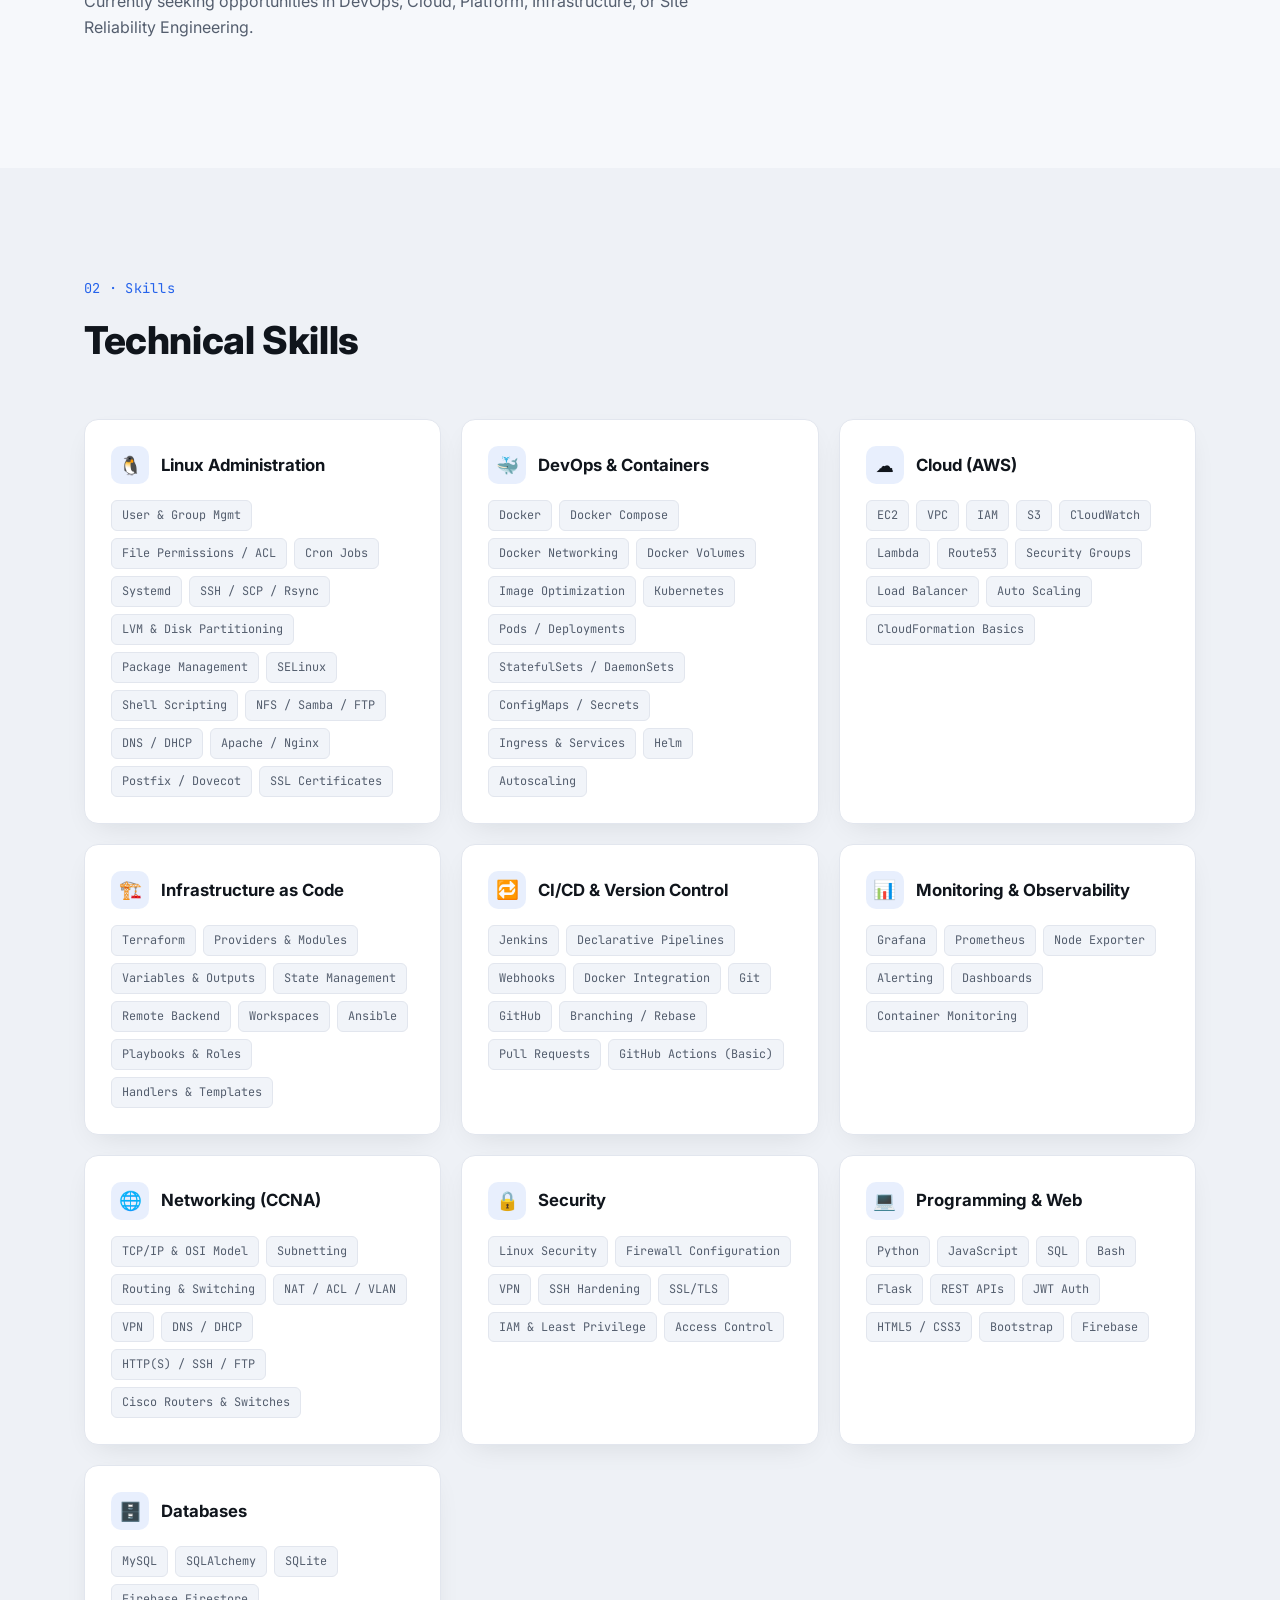
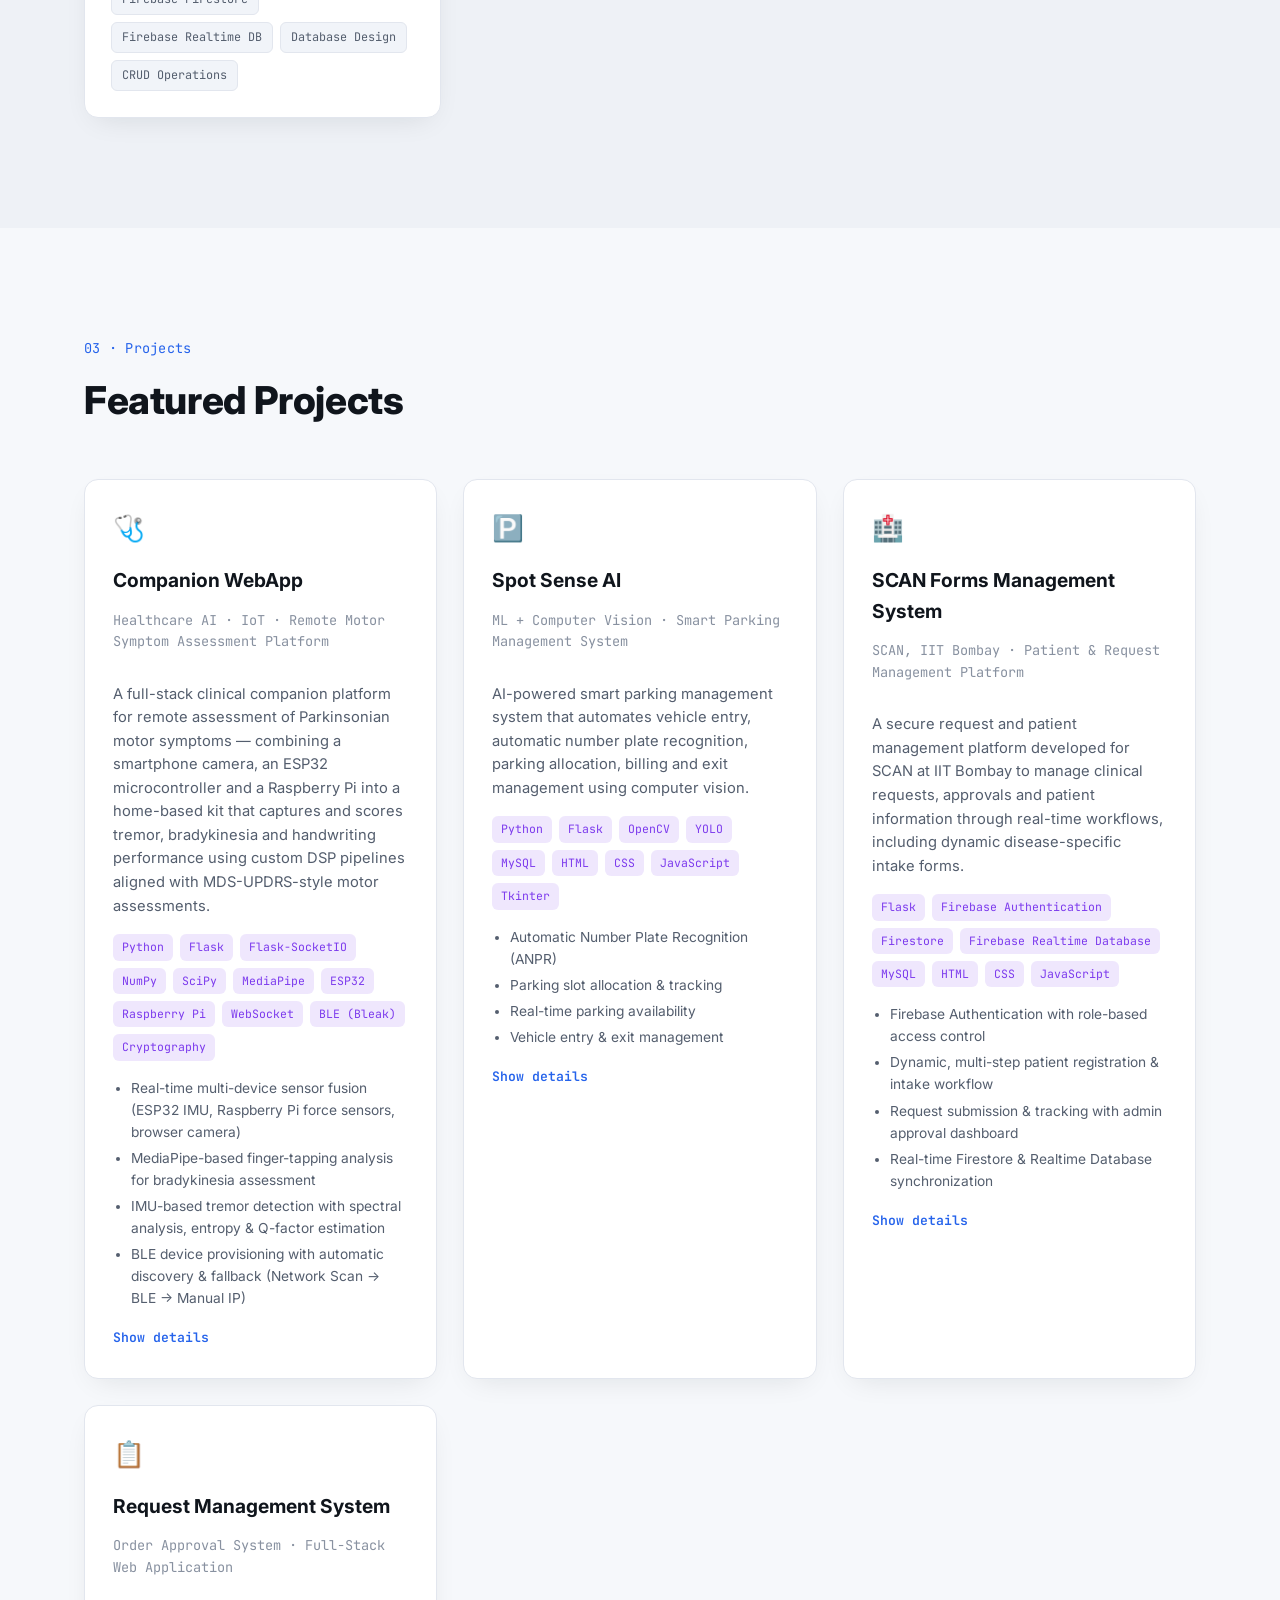
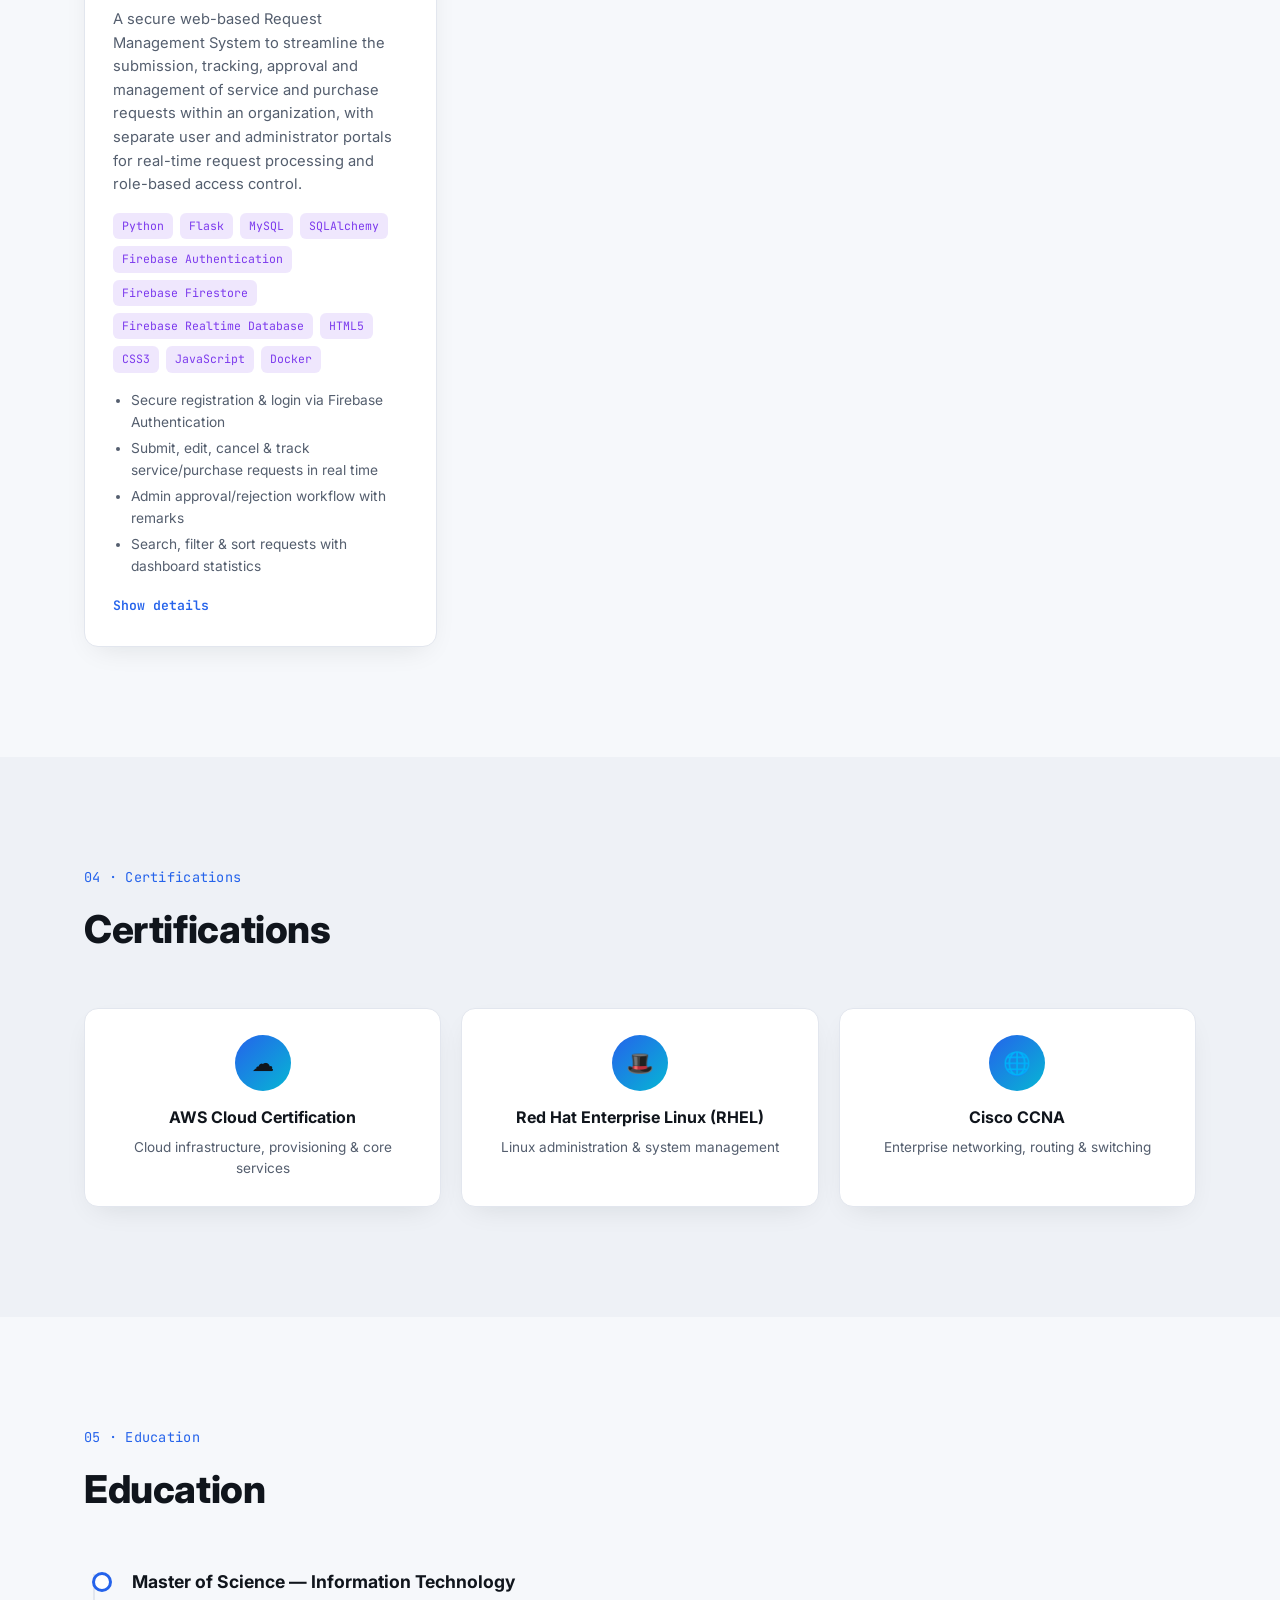
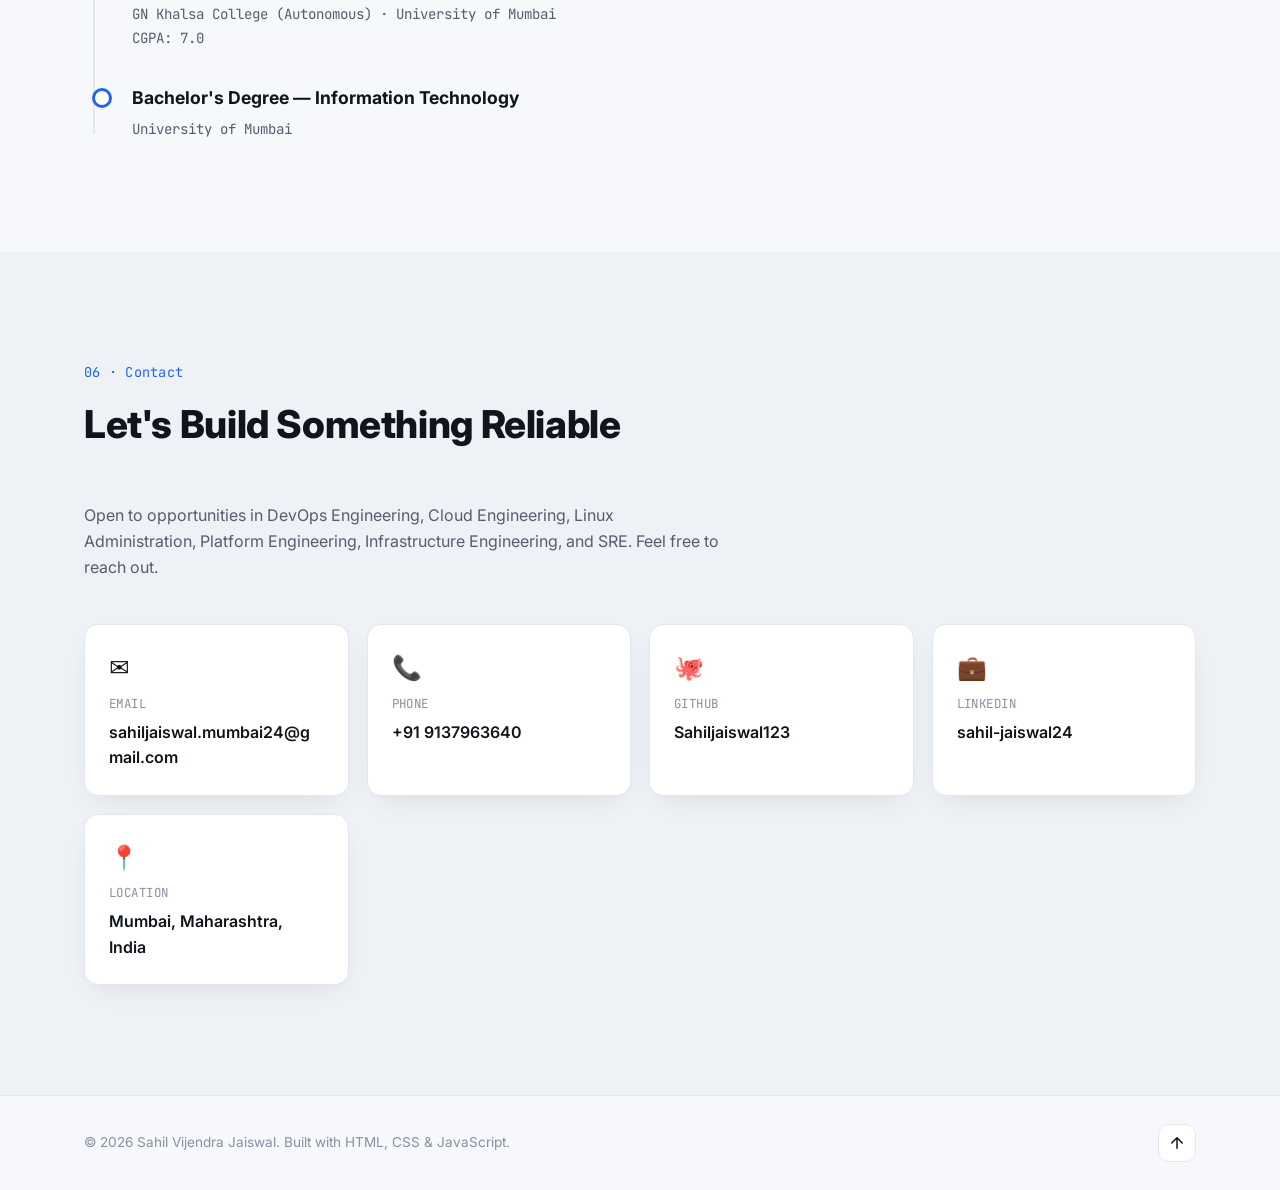
==== commit 963292be: "second push" ====
--- a/index.html
+++ b/index.html
@@ -114,7 +114,7 @@
             <span class="stat-label">Certifications</span>
           </div>
           <div class="stat-card">
-            <span class="stat-num" data-count="5">0</span>
+            <span class="stat-num" data-count="3">0</span>
             <span class="stat-label">Major Projects</span>
           </div>
           <div class="stat-card">
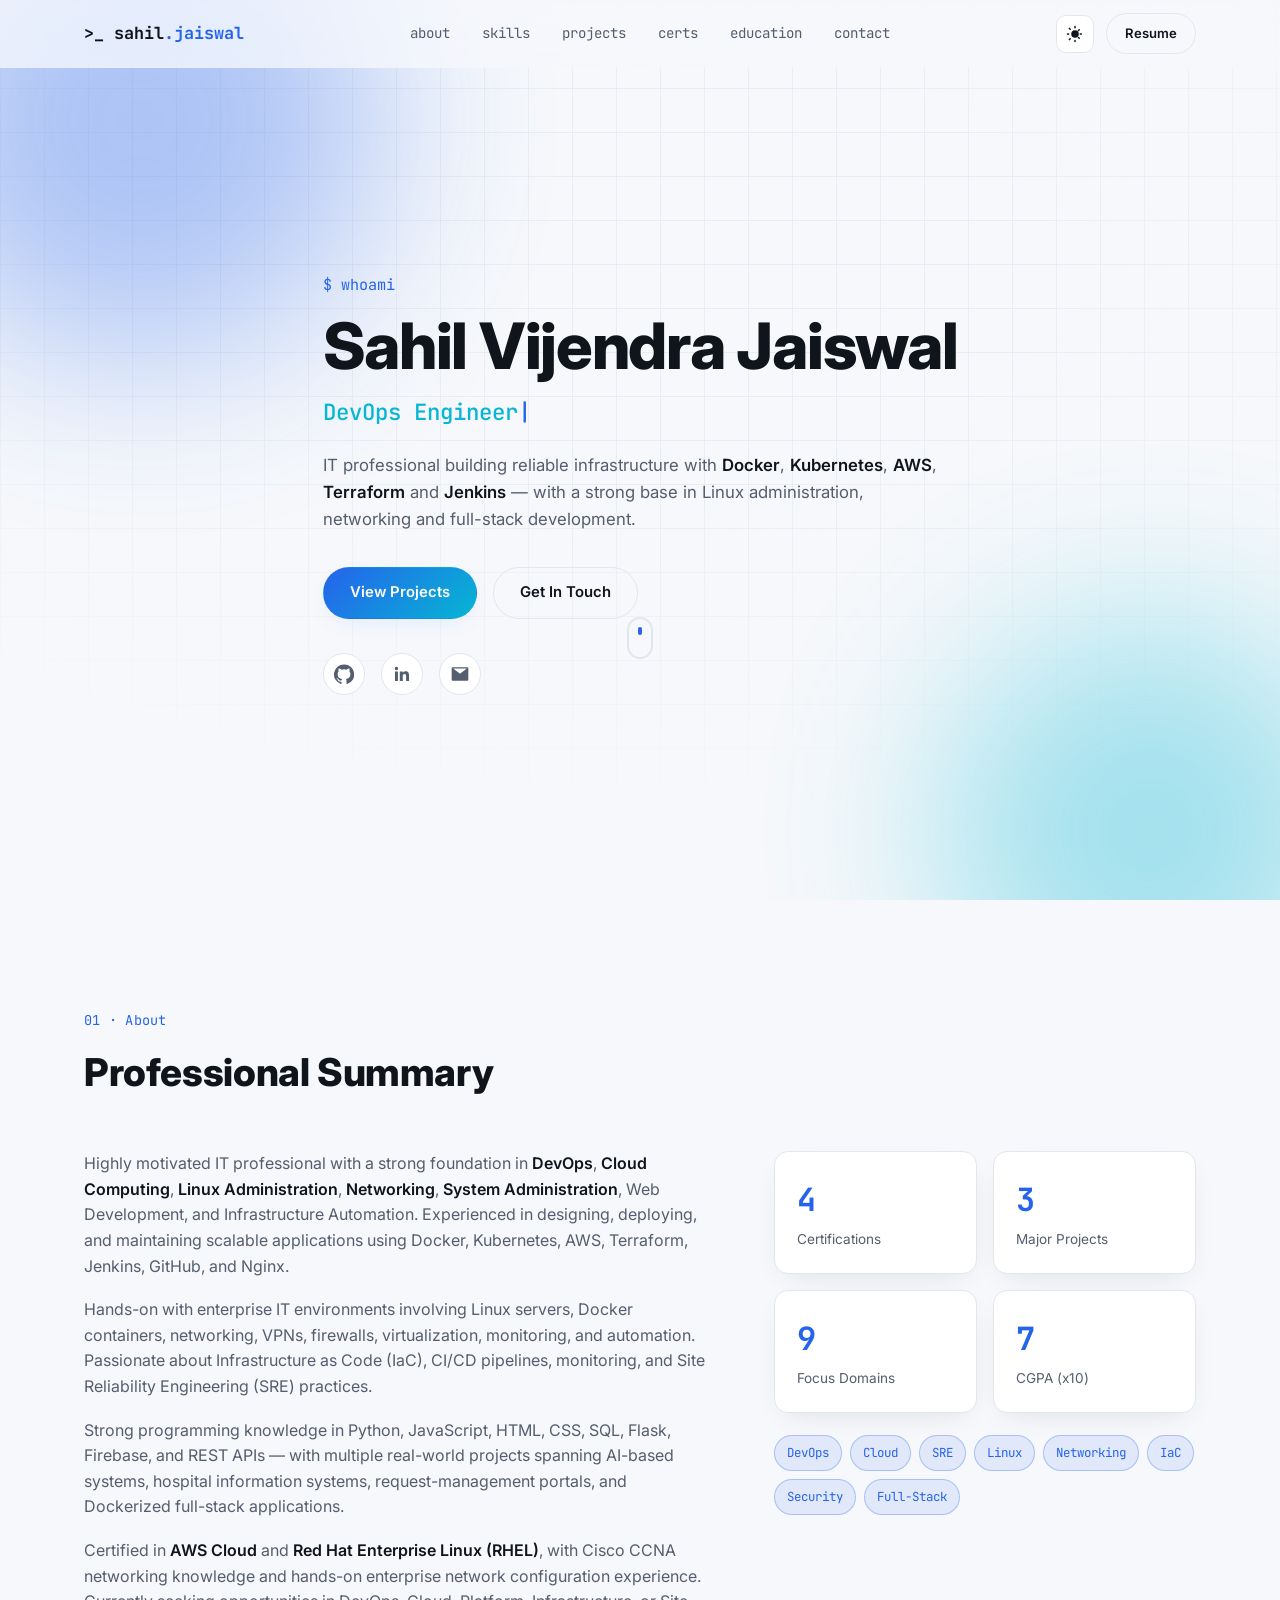
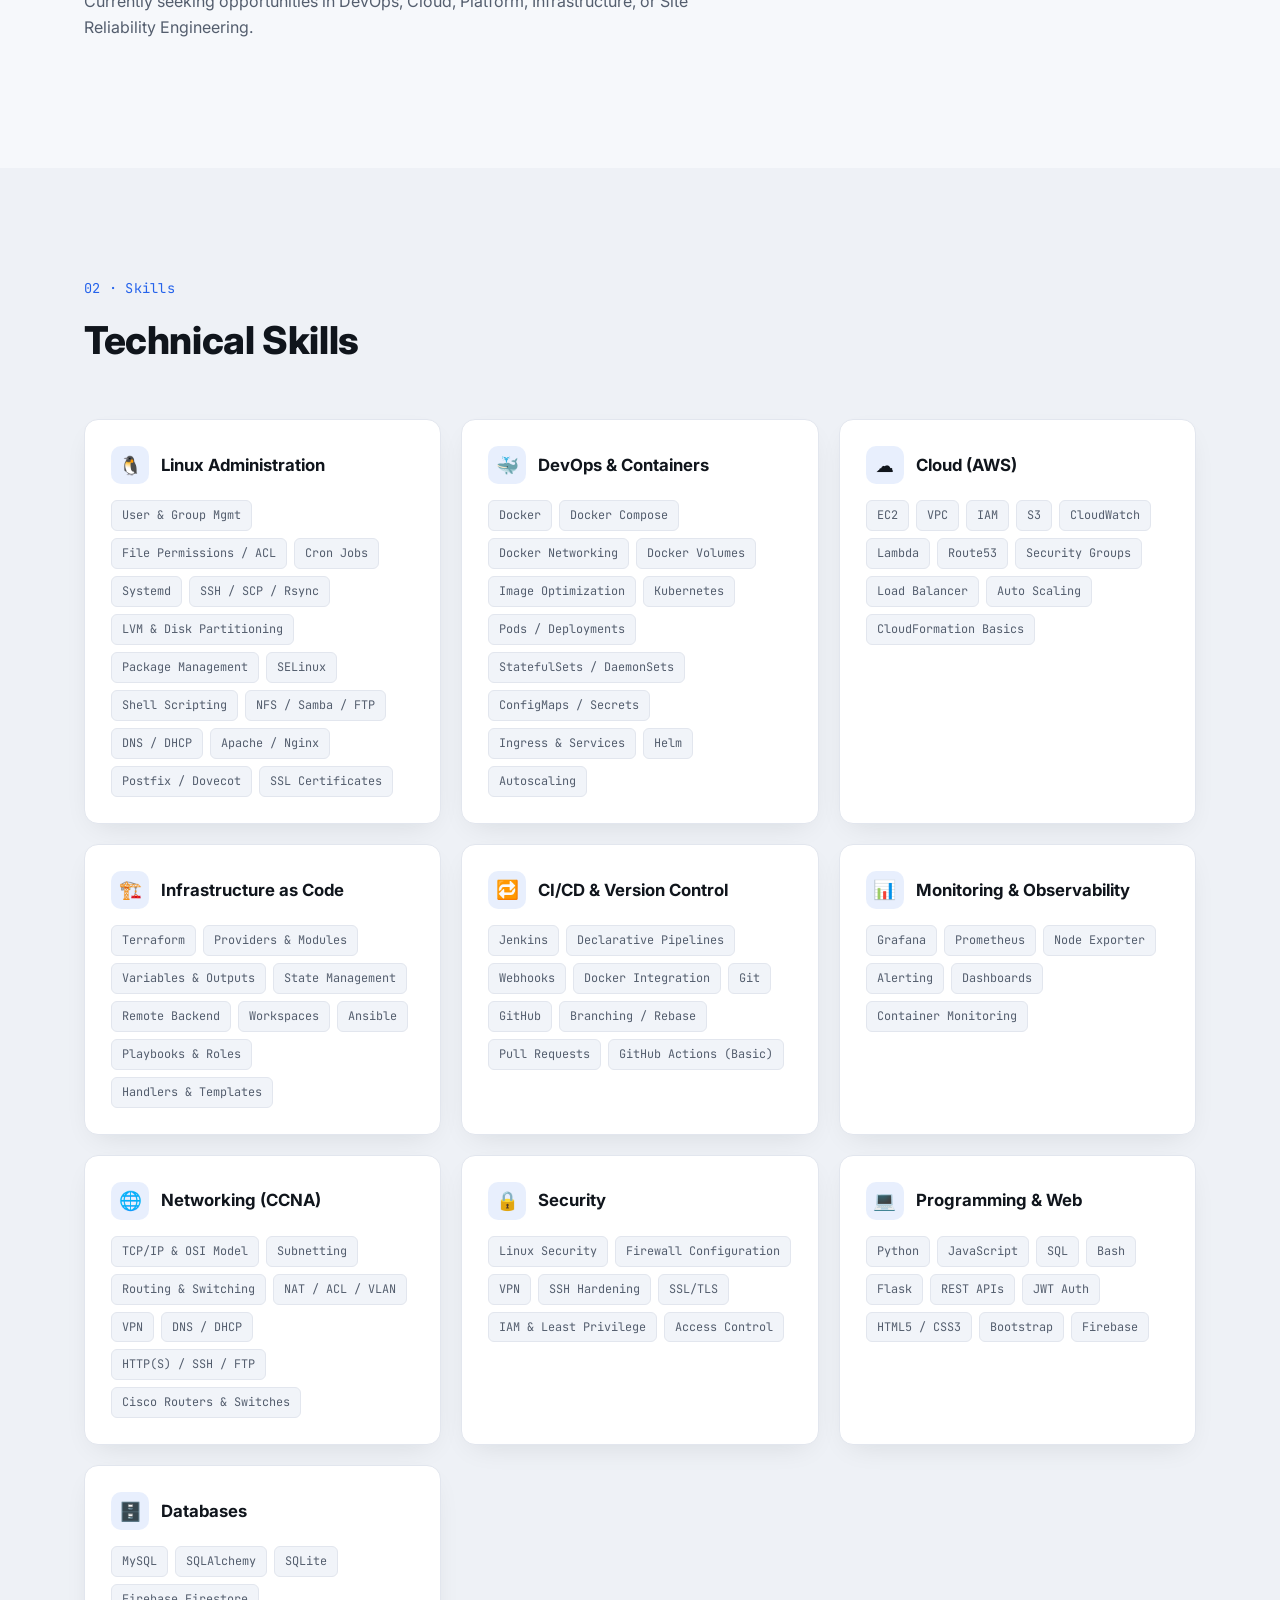
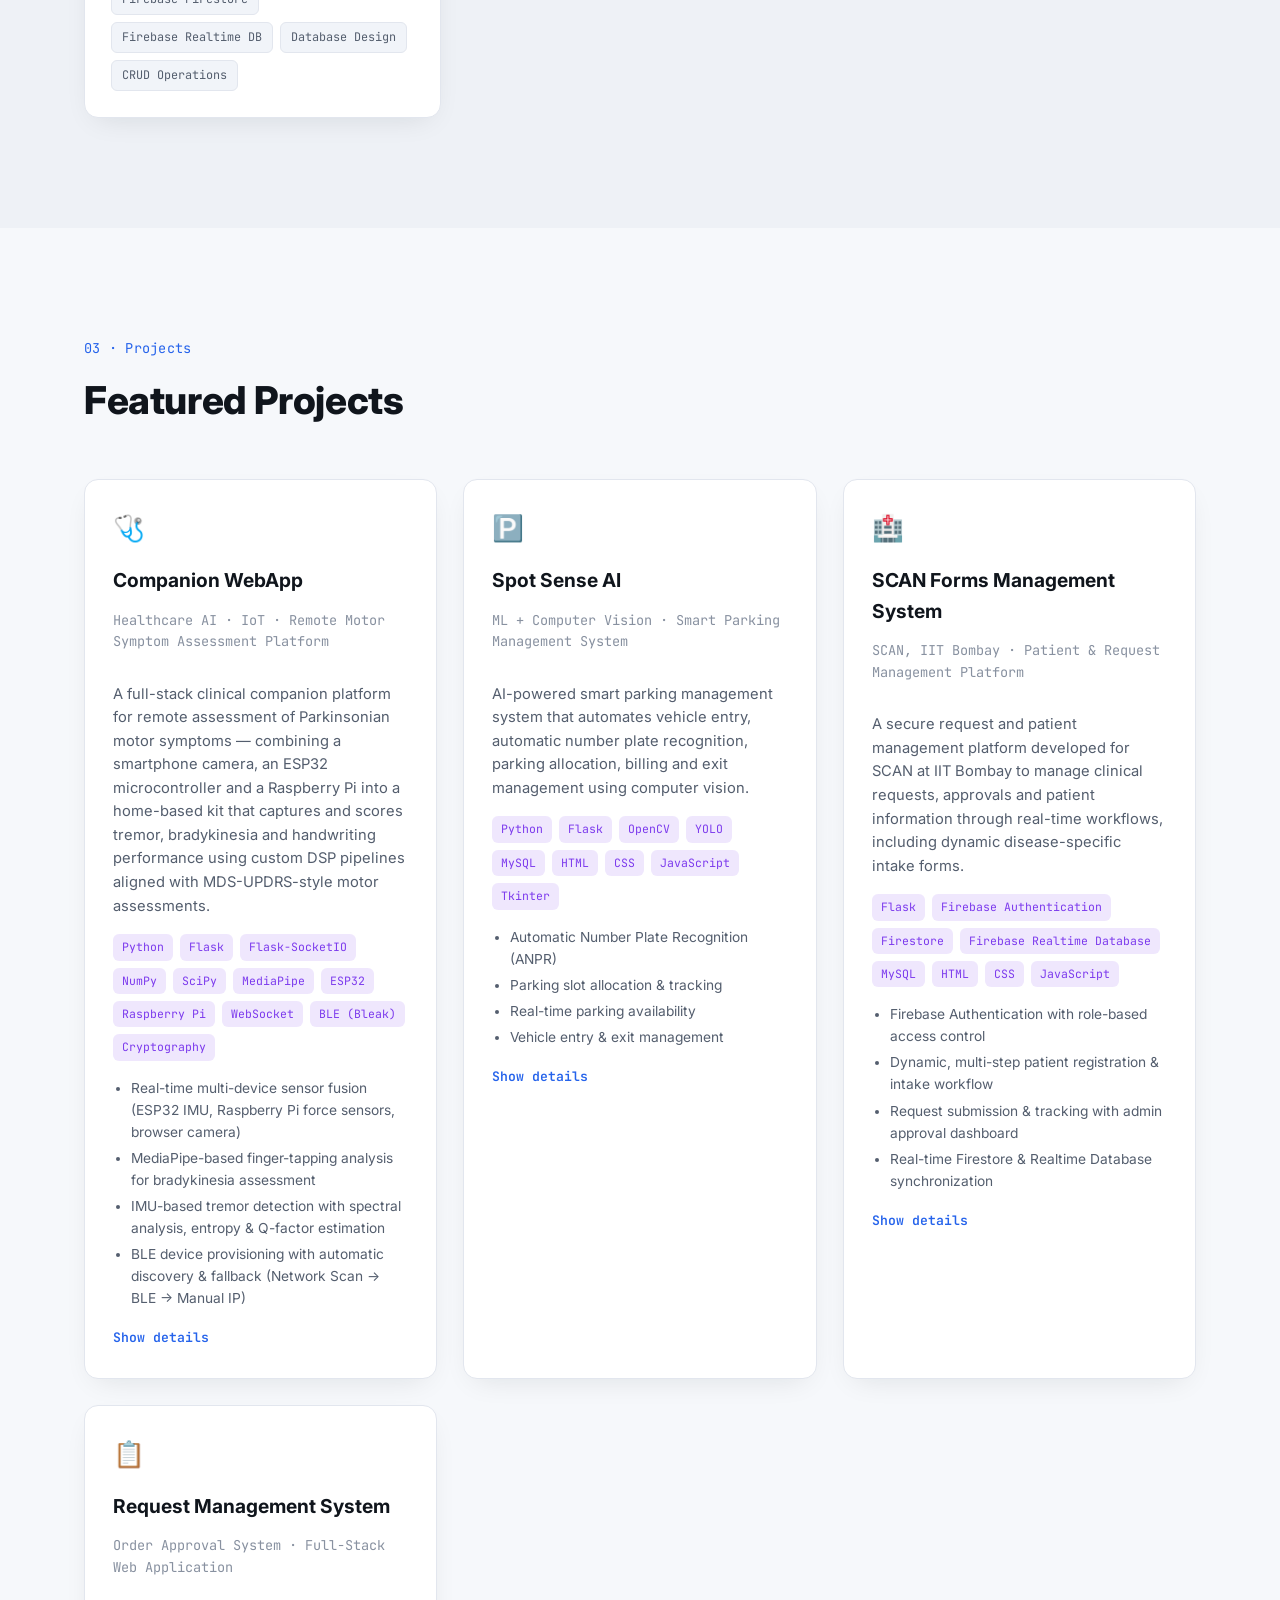
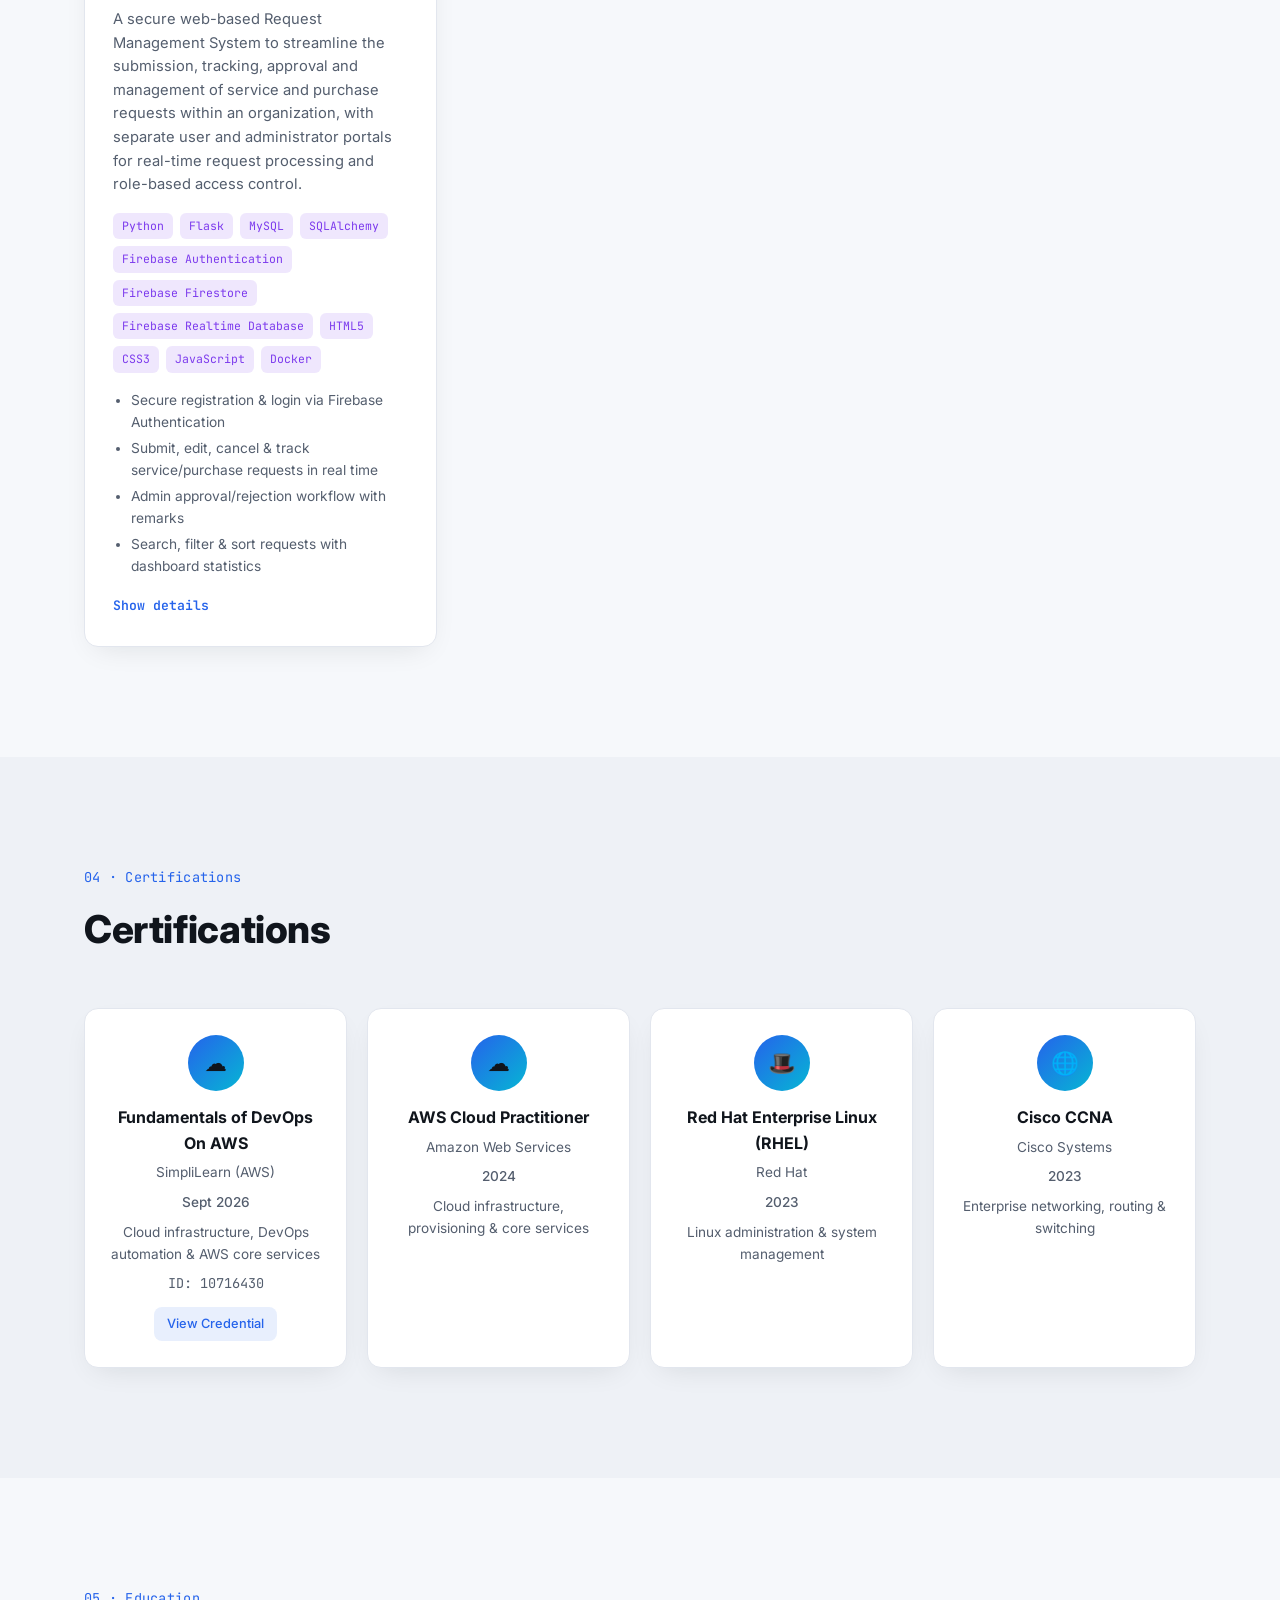
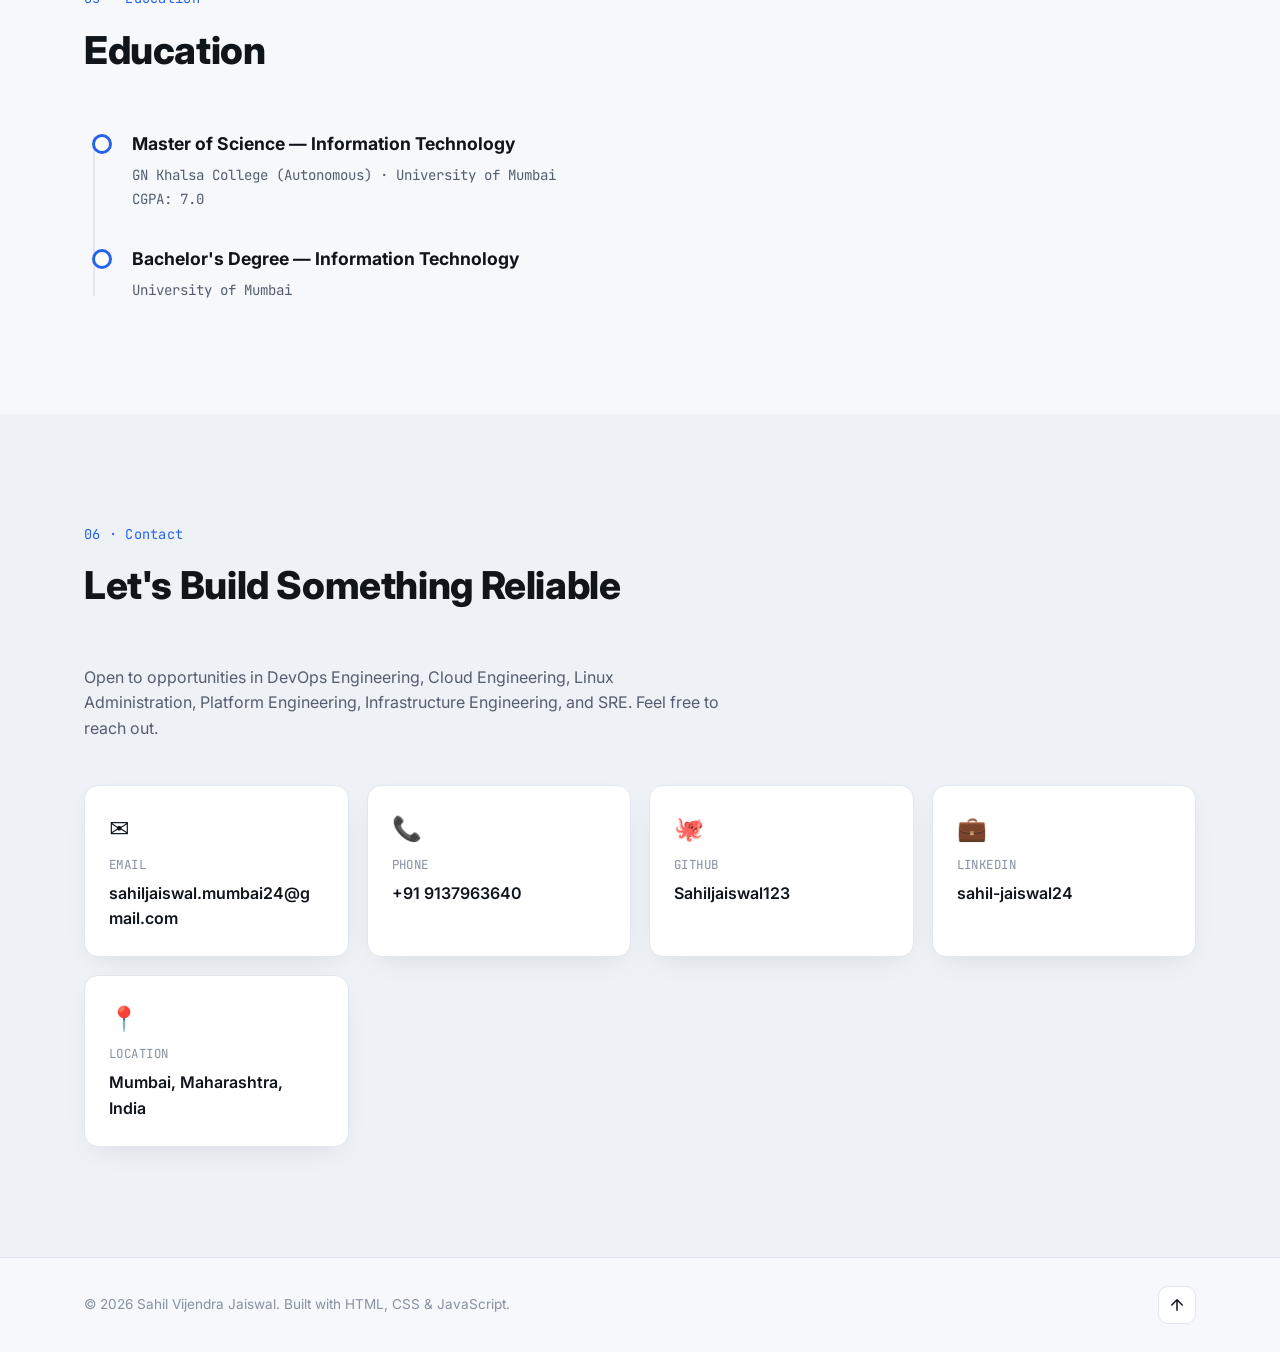
==== commit e6a105ed: "Add AWS DevOps certification to portfolio - Add AWS/SimpliLearn Fundamentals of DevOps On AWS certif" ====
--- a/index.html
+++ b/index.html
@@ -110,7 +110,7 @@
         </div>
         <div class="about-stats reveal">
           <div class="stat-card">
-            <span class="stat-num" data-count="3">0</span>
+            <span class="stat-num" data-count="4">0</span>
             <span class="stat-label">Certifications</span>
           </div>
           <div class="stat-card">
--- a/css/style.css
+++ b/css/style.css
@@ -301,7 +301,18 @@
   display:flex; align-items:center; justify-content:center; font-size: 1.4rem;
 }
 .cert-card h3{ margin: 0 0 6px; font-size: 1rem; }
-.cert-card p{ margin:0; color: var(--text-muted); font-size: .85rem; }
+.cert-card p{ margin: 0 0 8px; color: var(--text-muted); font-size: .85rem; }
+.cert-issuer{ font-size: .8rem; color: var(--text-faint); }
+.cert-date{ font-size: .8rem; color: var(--text-faint); font-weight: 500; }
+.cert-id{ font-size: .75rem; color: var(--text-faint); font-family: var(--font-mono); }
+.cert-links{ display: flex; gap: 8px; justify-content: center; flex-wrap: wrap; margin-top: 12px; }
+.cert-link{
+  display: inline-block; padding: 6px 12px; font-size: .8rem;
+  background: var(--accent-soft); color: var(--accent); border-radius: var(--radius-sm);
+  border: 1px solid transparent; transition: all var(--transition);
+  font-weight: 500;
+}
+.cert-link:hover{ background: var(--accent); color: var(--surface); border-color: var(--accent); }
 
 /* ================= Education timeline ================= */
 .timeline{ position: relative; max-width: 720px; padding-left: 8px; }
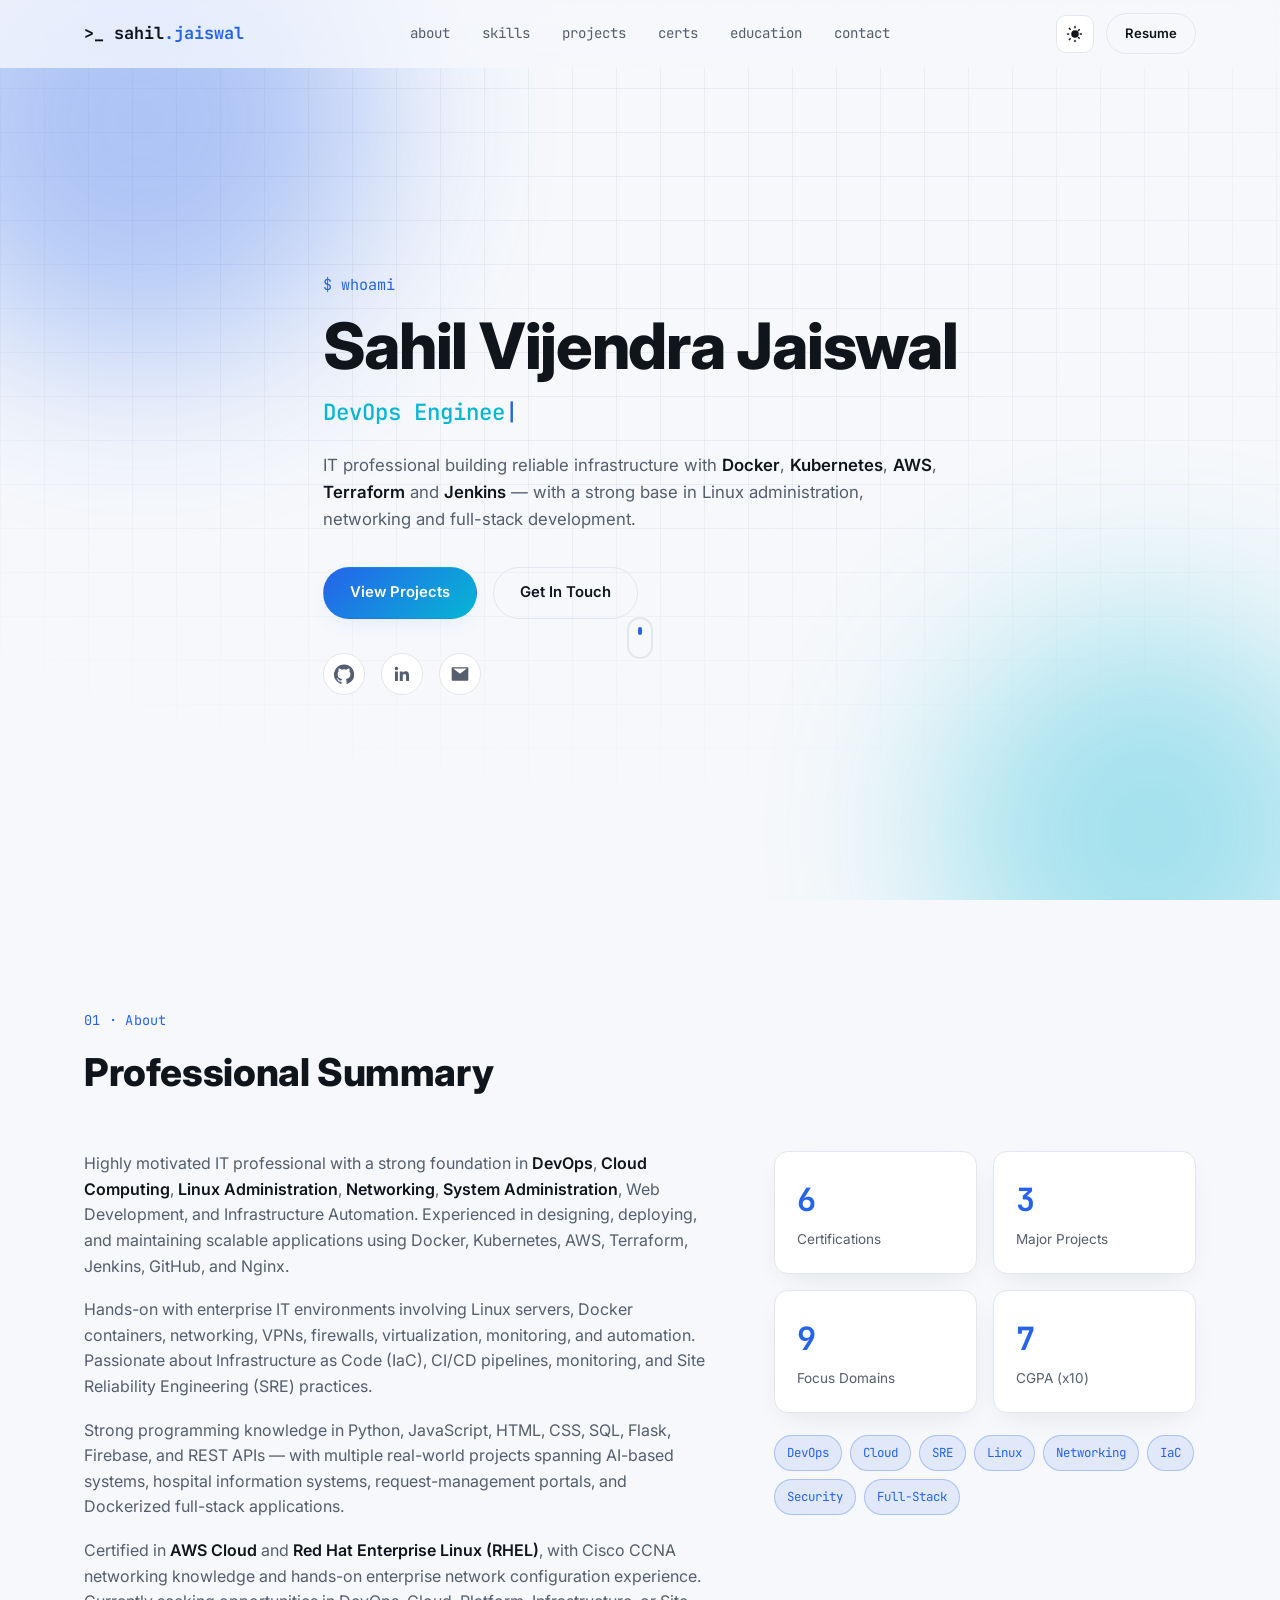
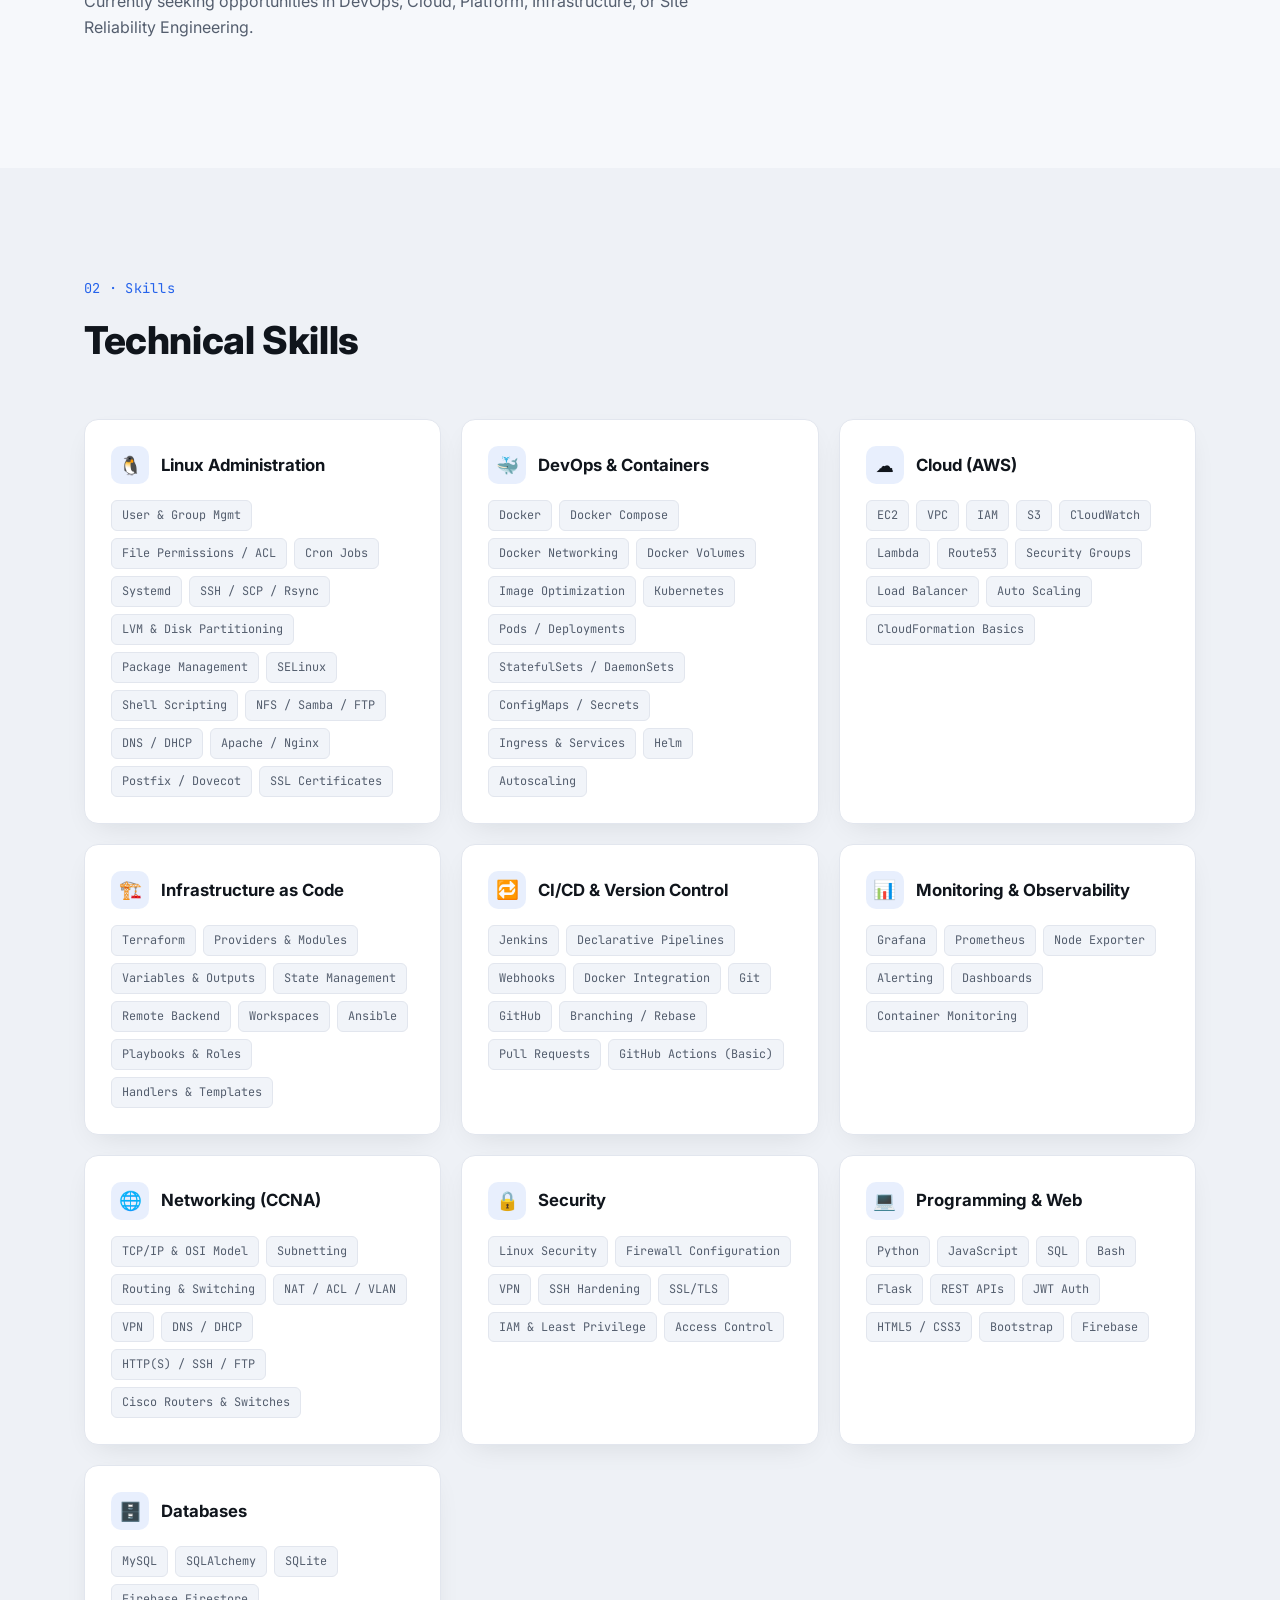
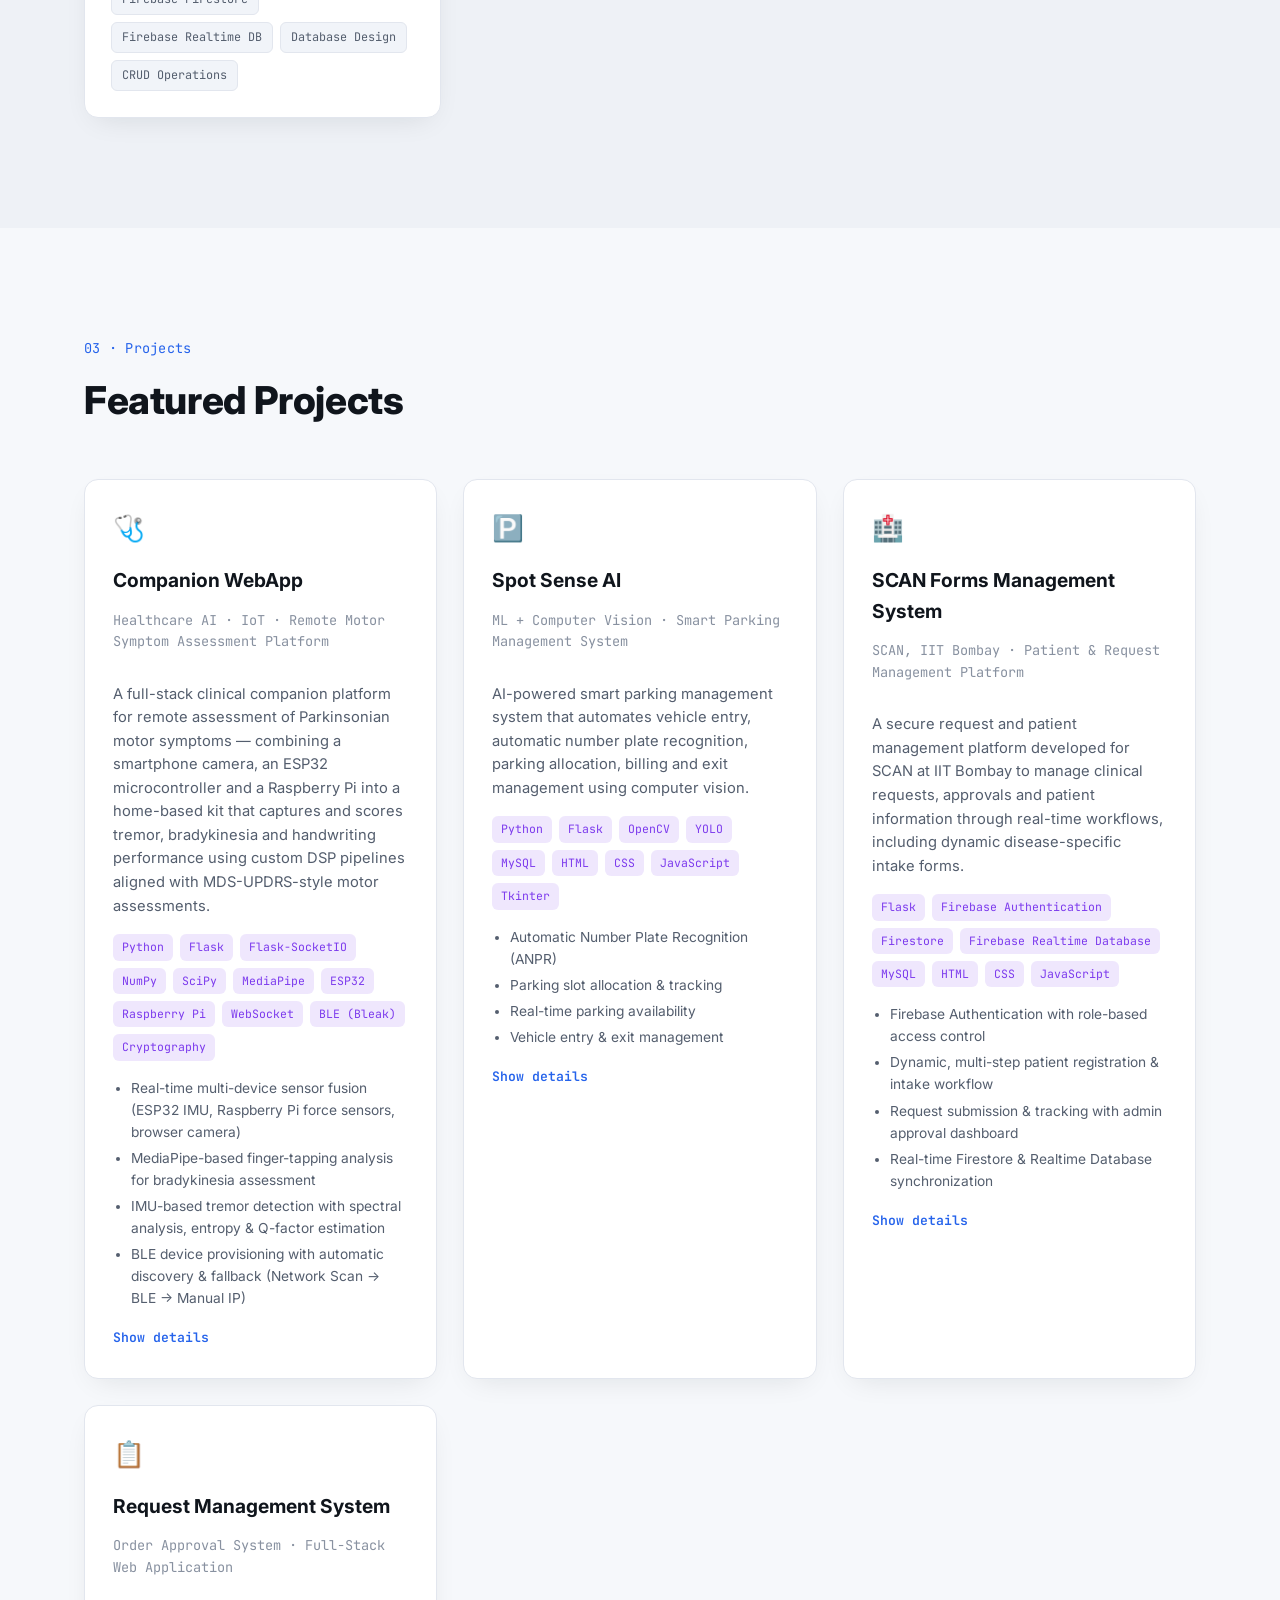
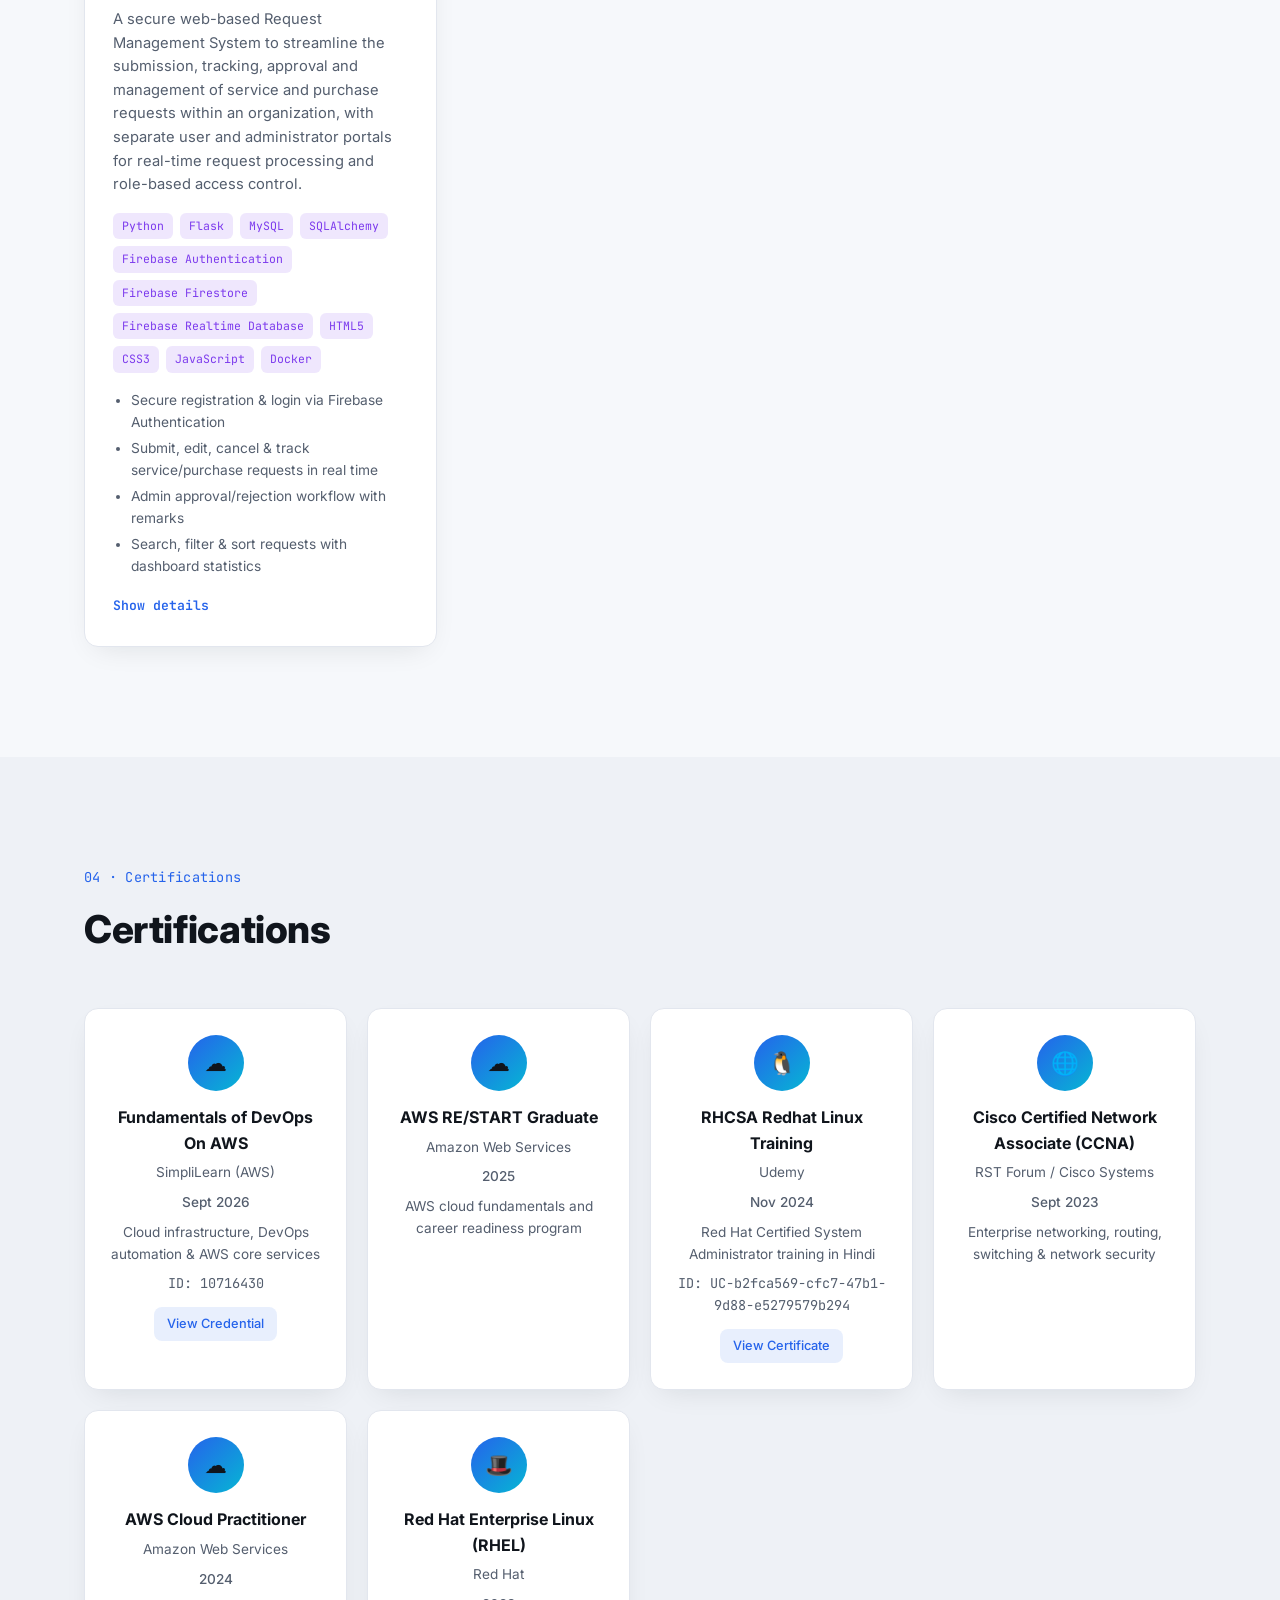
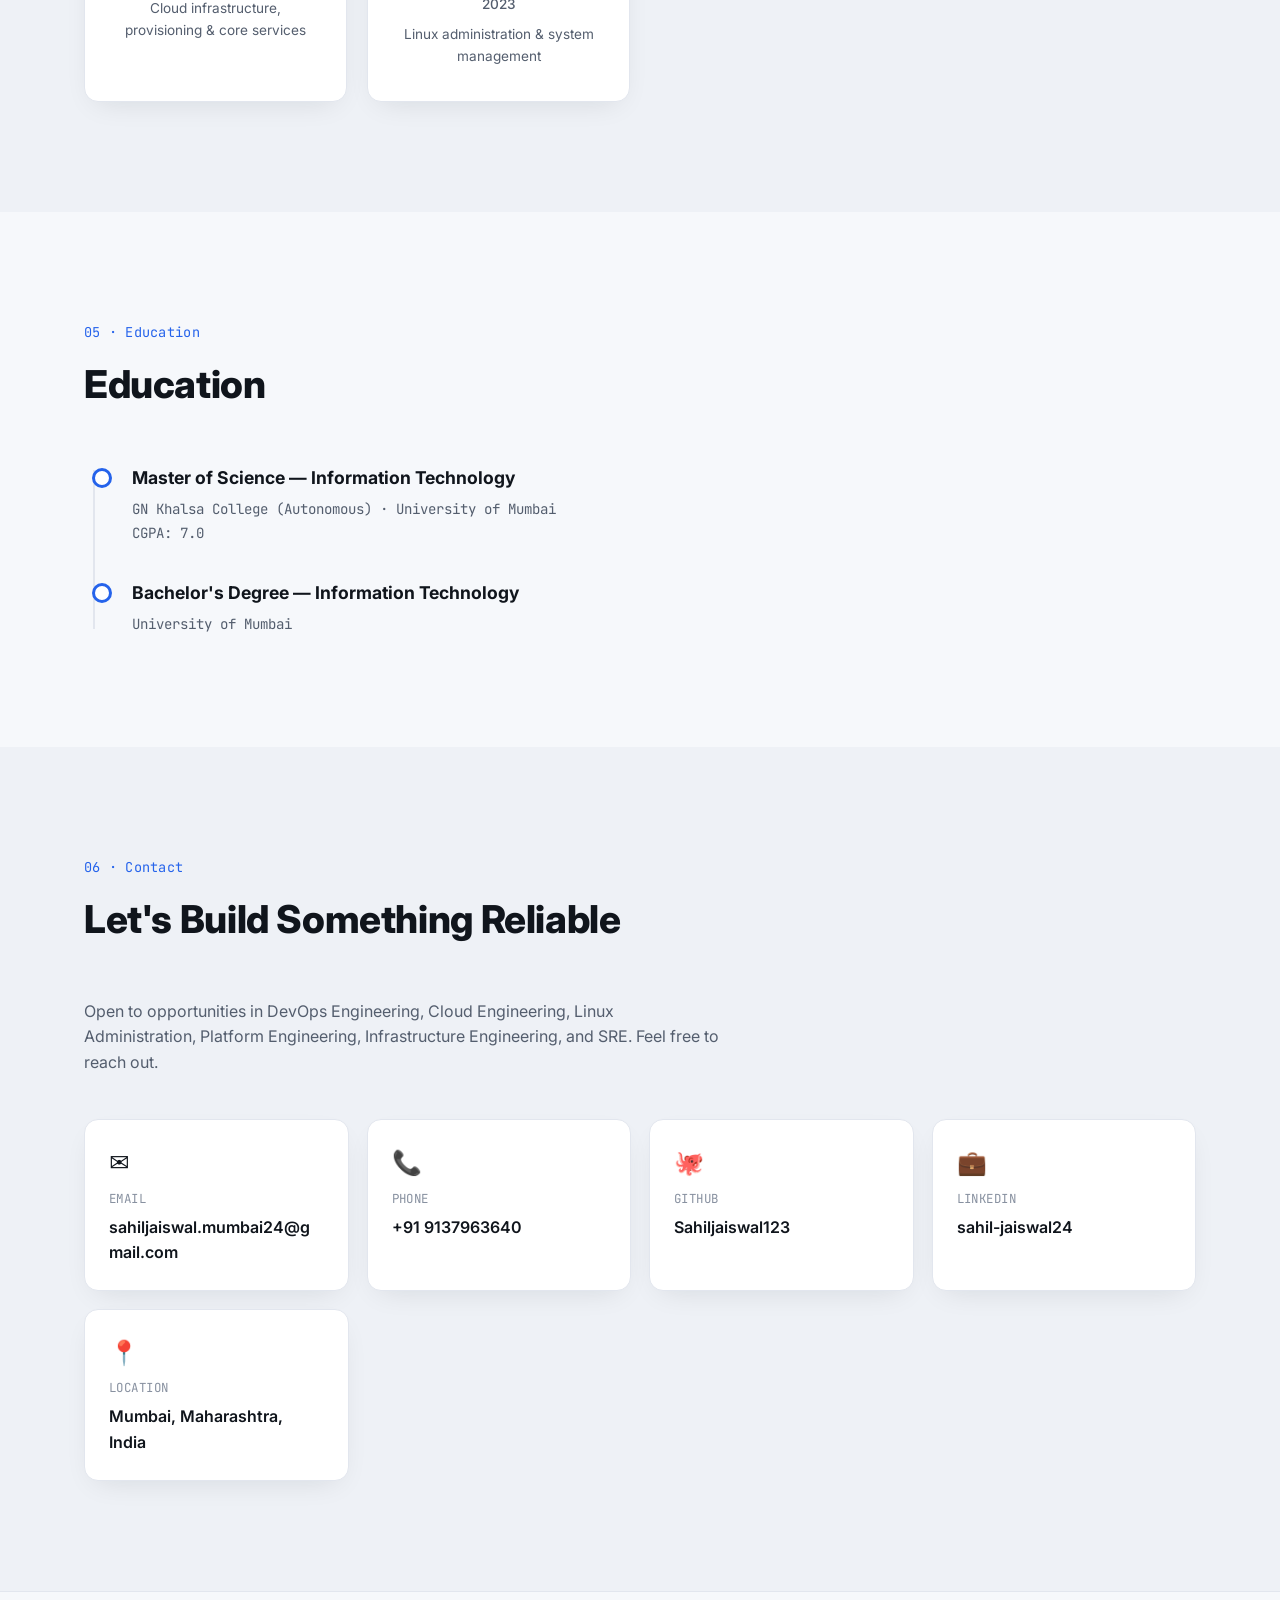
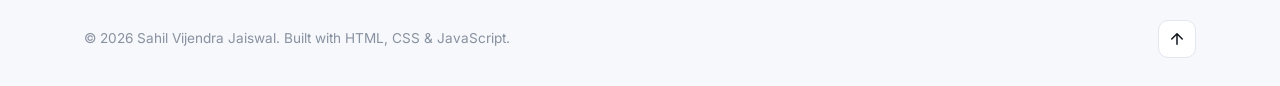
==== commit f7fb0010: "Add additional certifications to portfolio - Add AWS RE/START Graduate certification (2025) - Add Ud" ====
--- a/index.html
+++ b/index.html
@@ -110,7 +110,7 @@
         </div>
         <div class="about-stats reveal">
           <div class="stat-card">
-            <span class="stat-num" data-count="4">0</span>
+            <span class="stat-num" data-count="6">0</span>
             <span class="stat-label">Certifications</span>
           </div>
           <div class="stat-card">
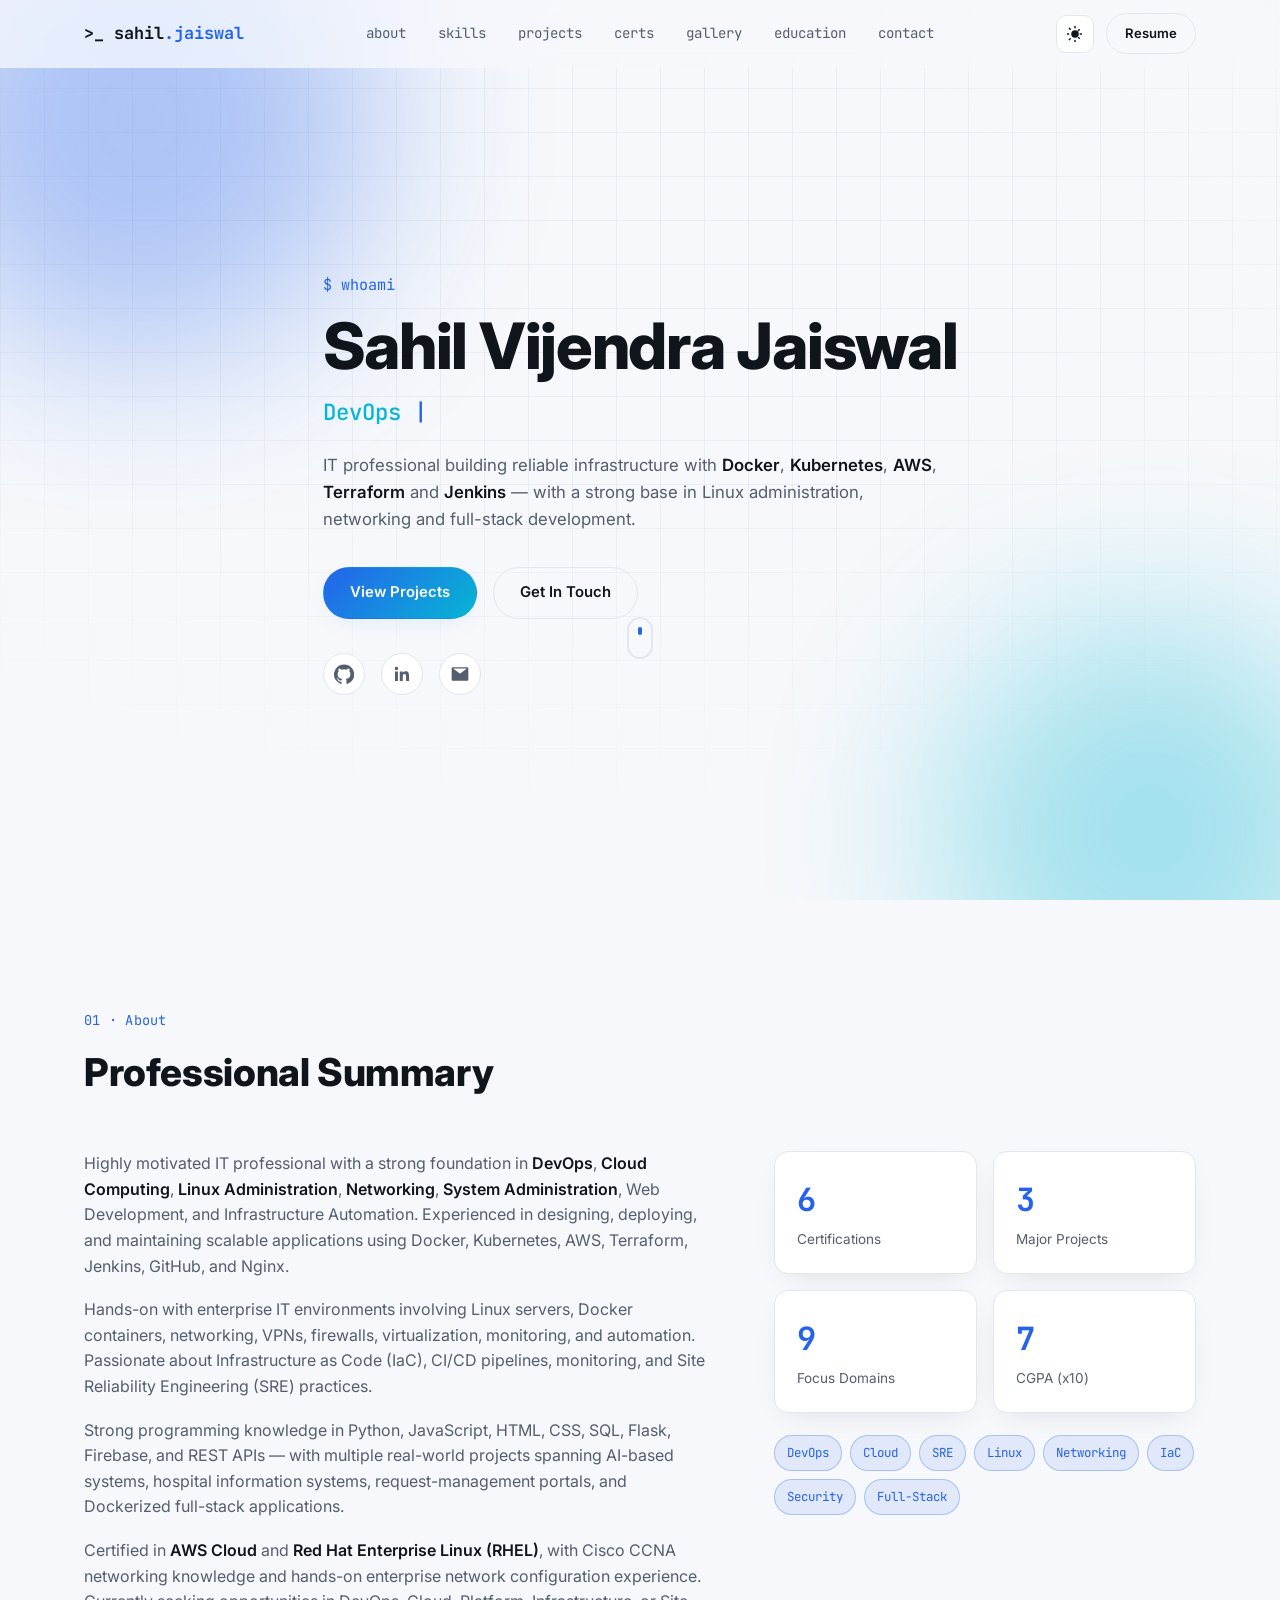
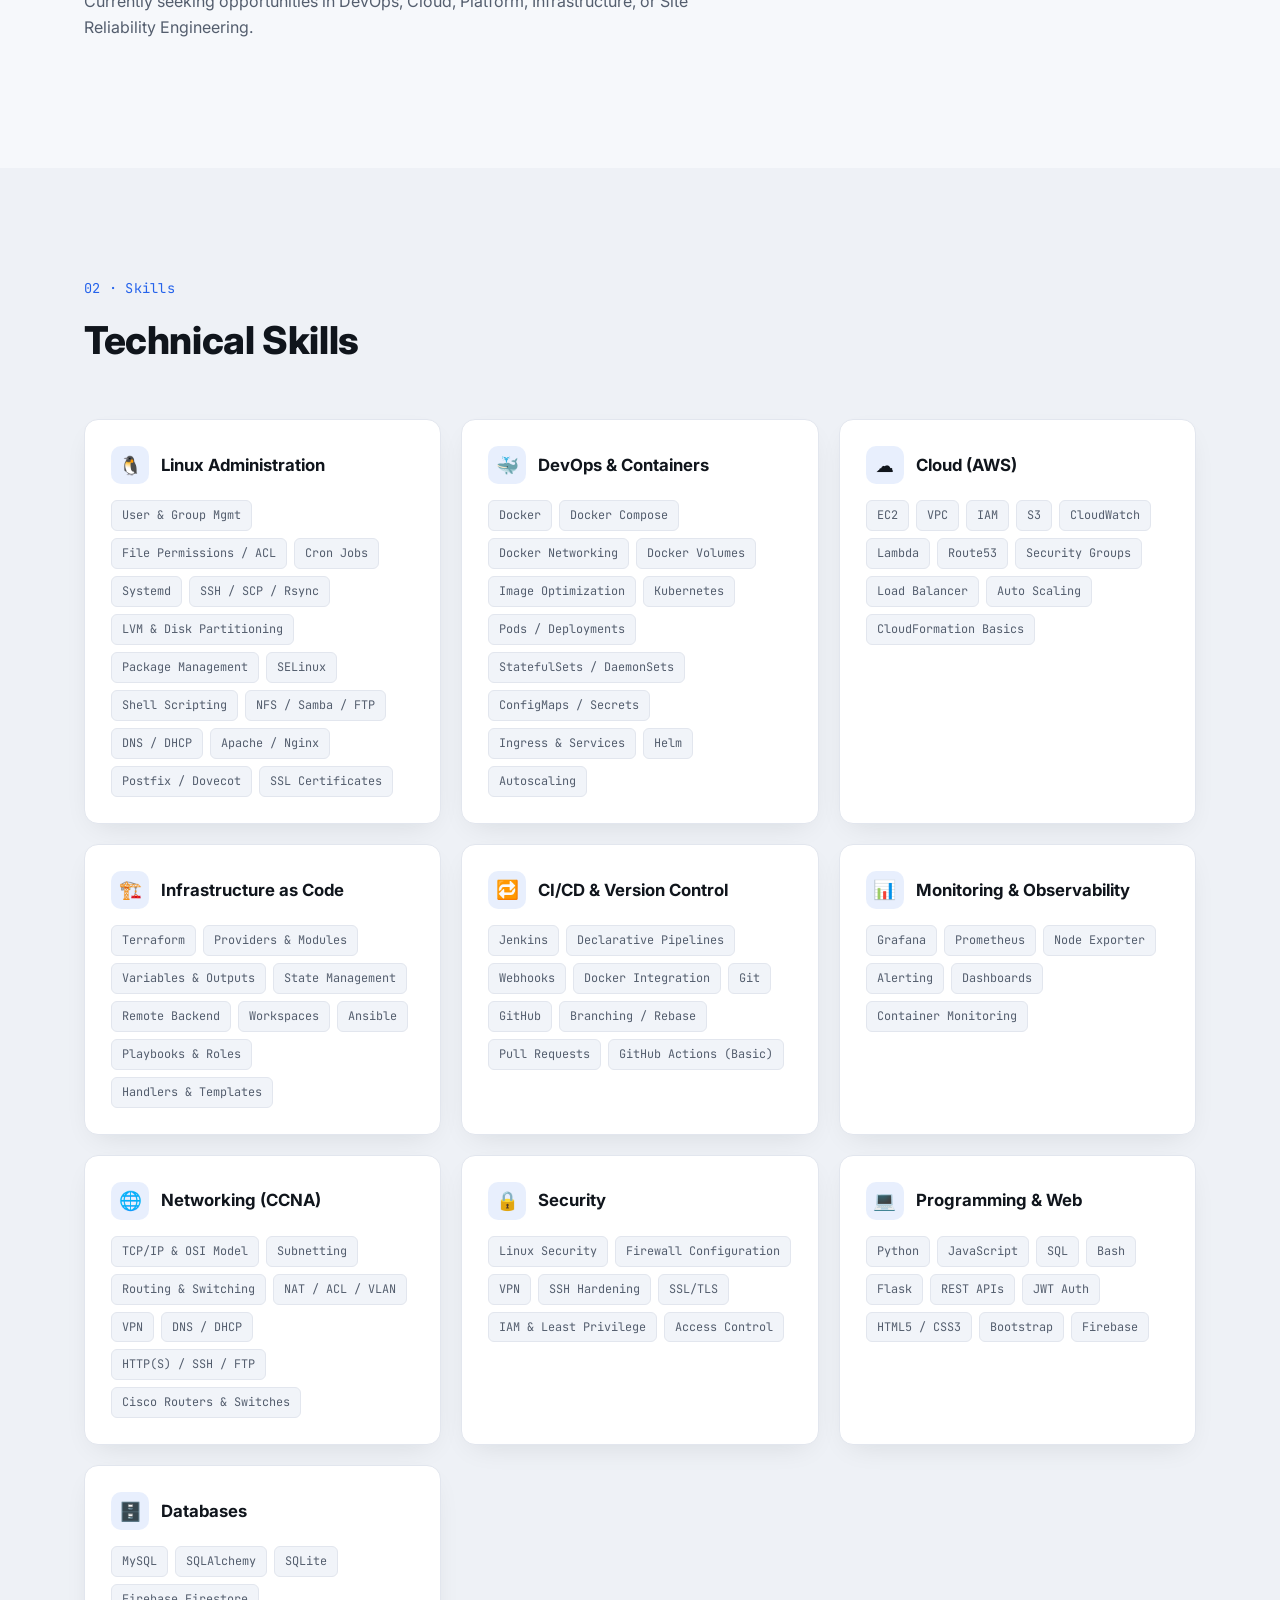
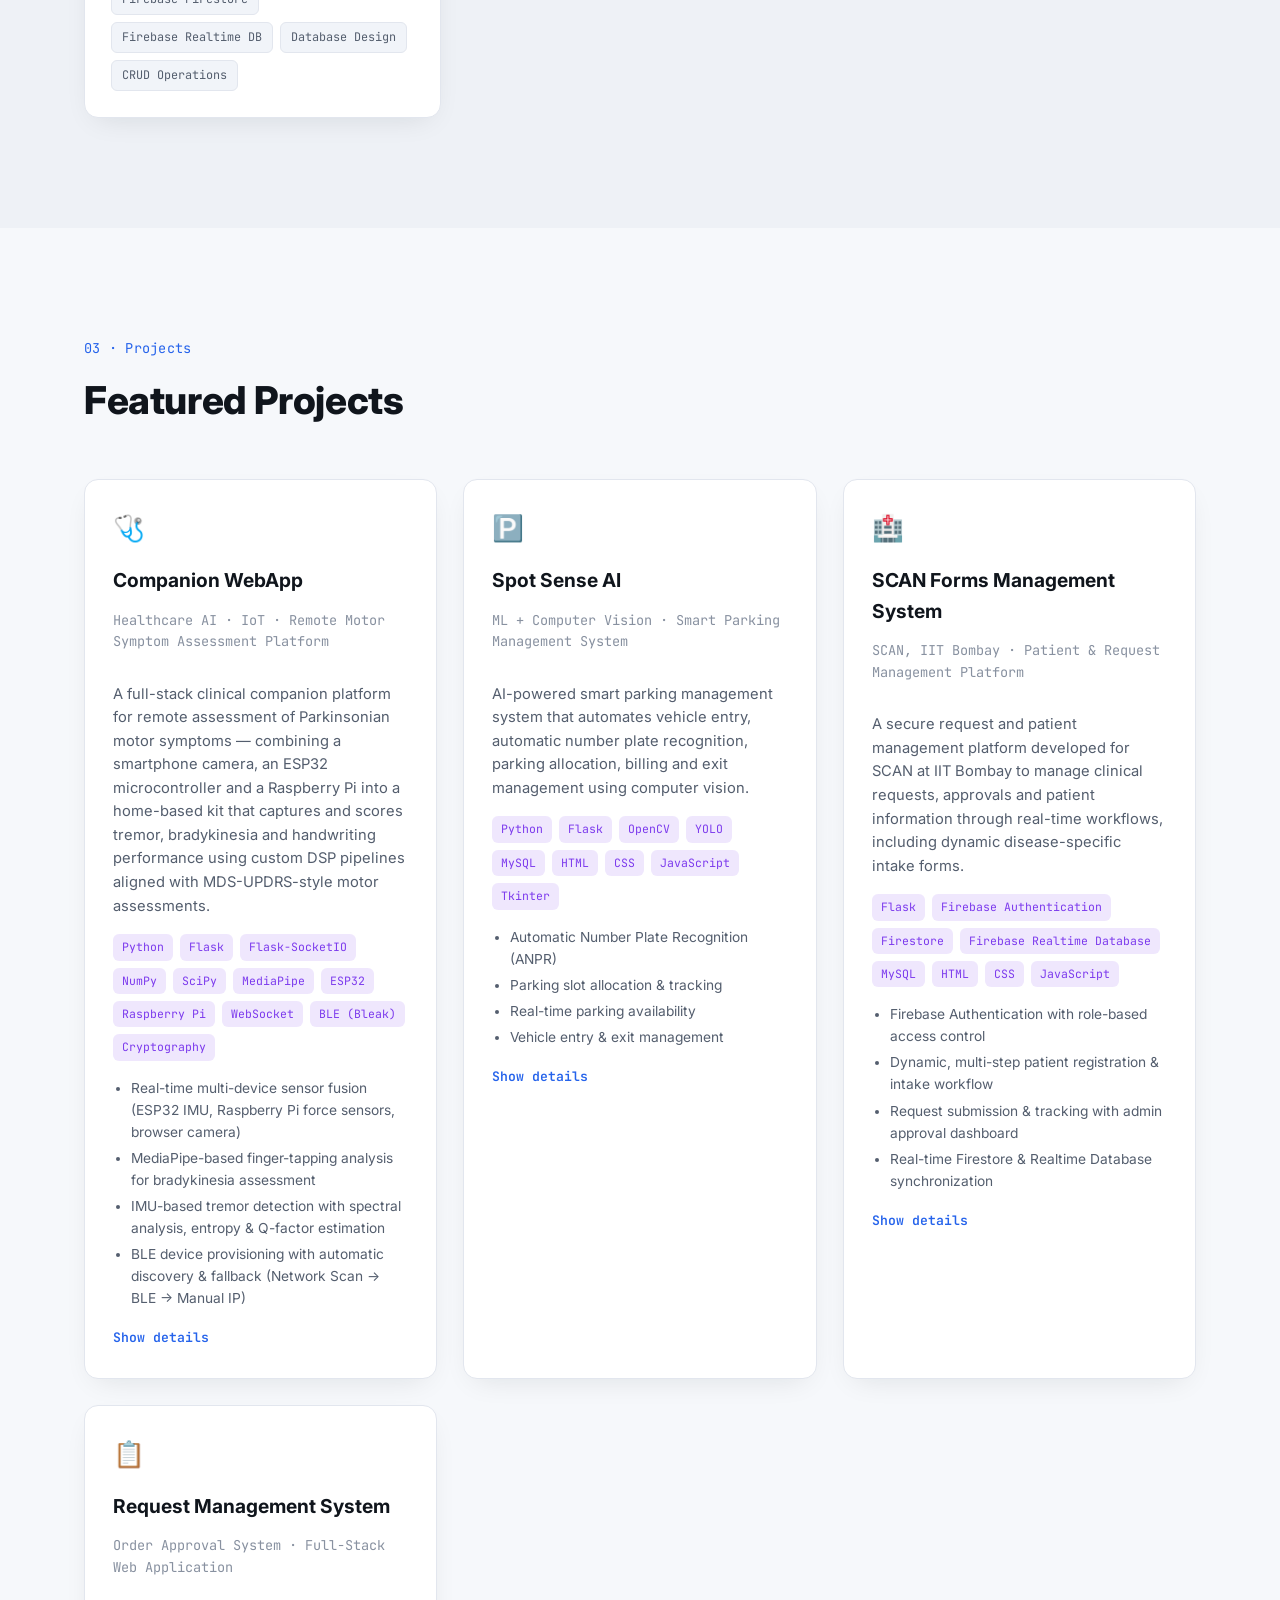
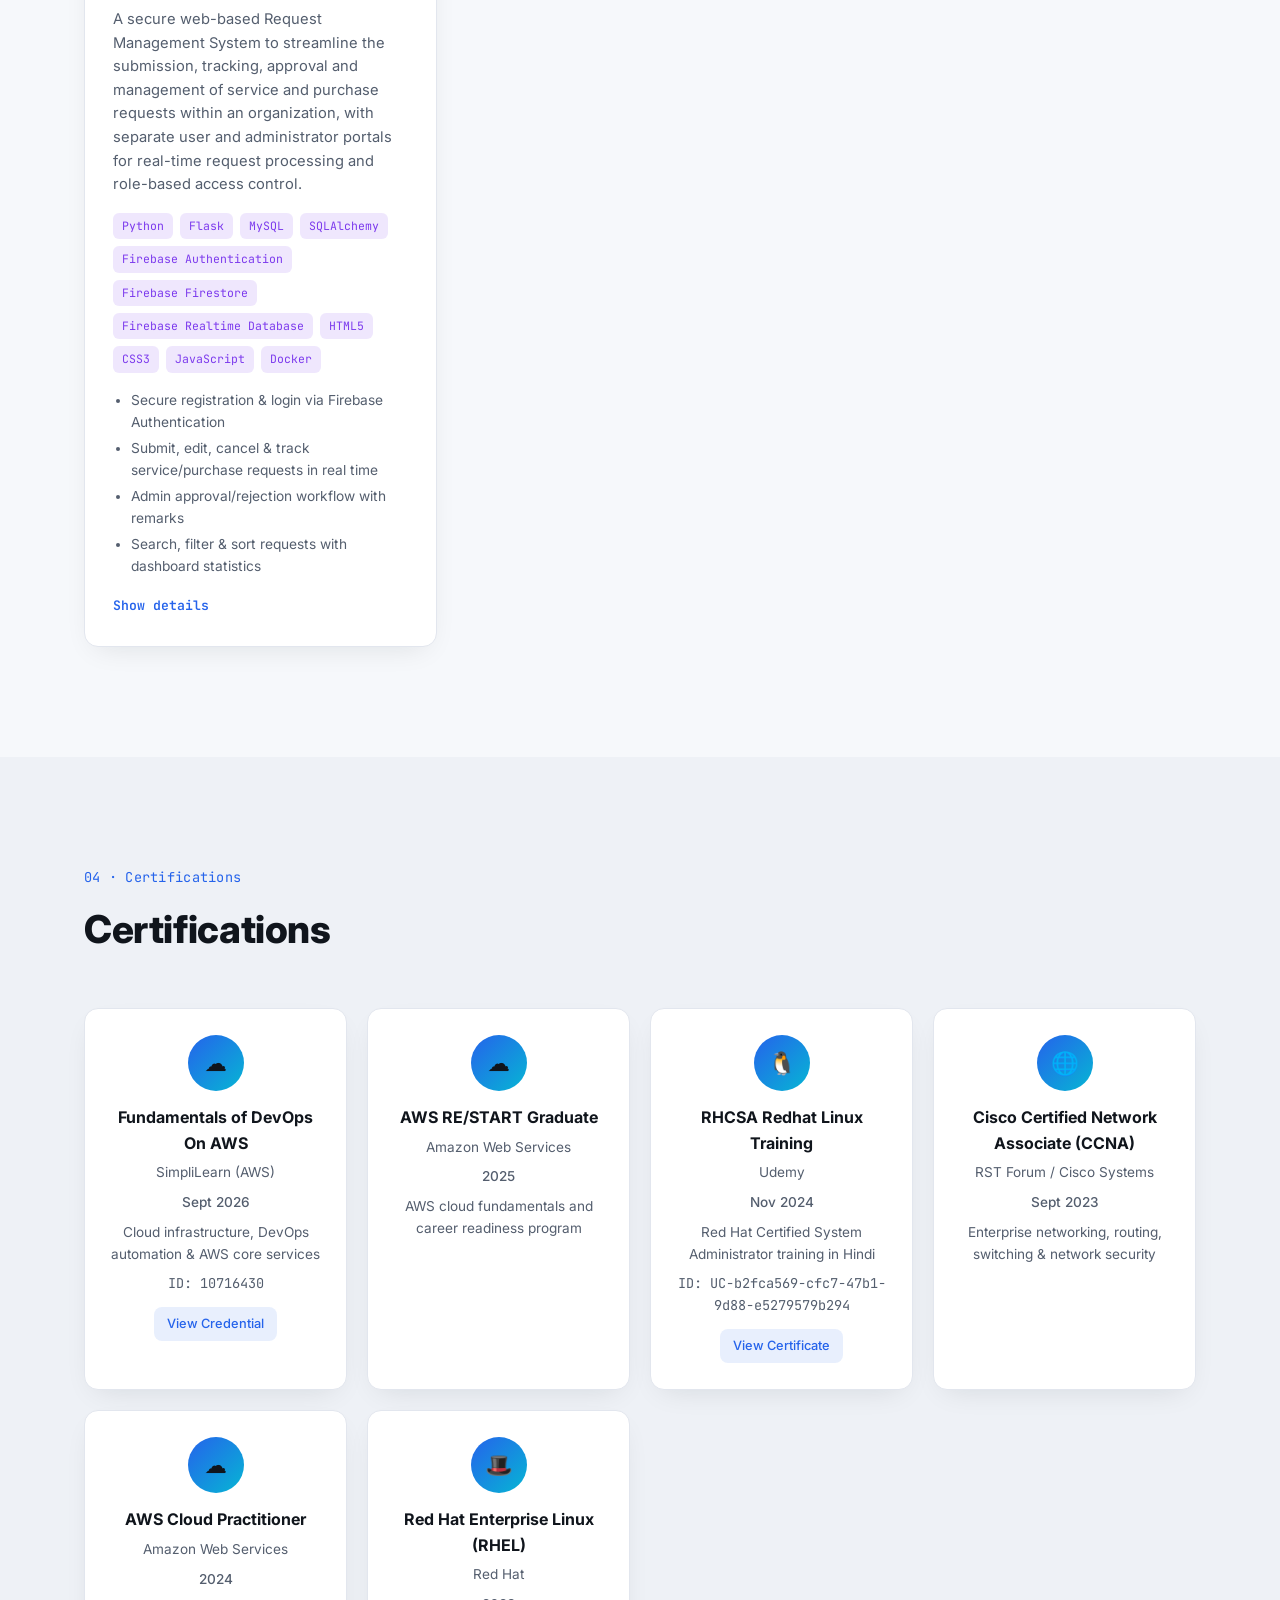
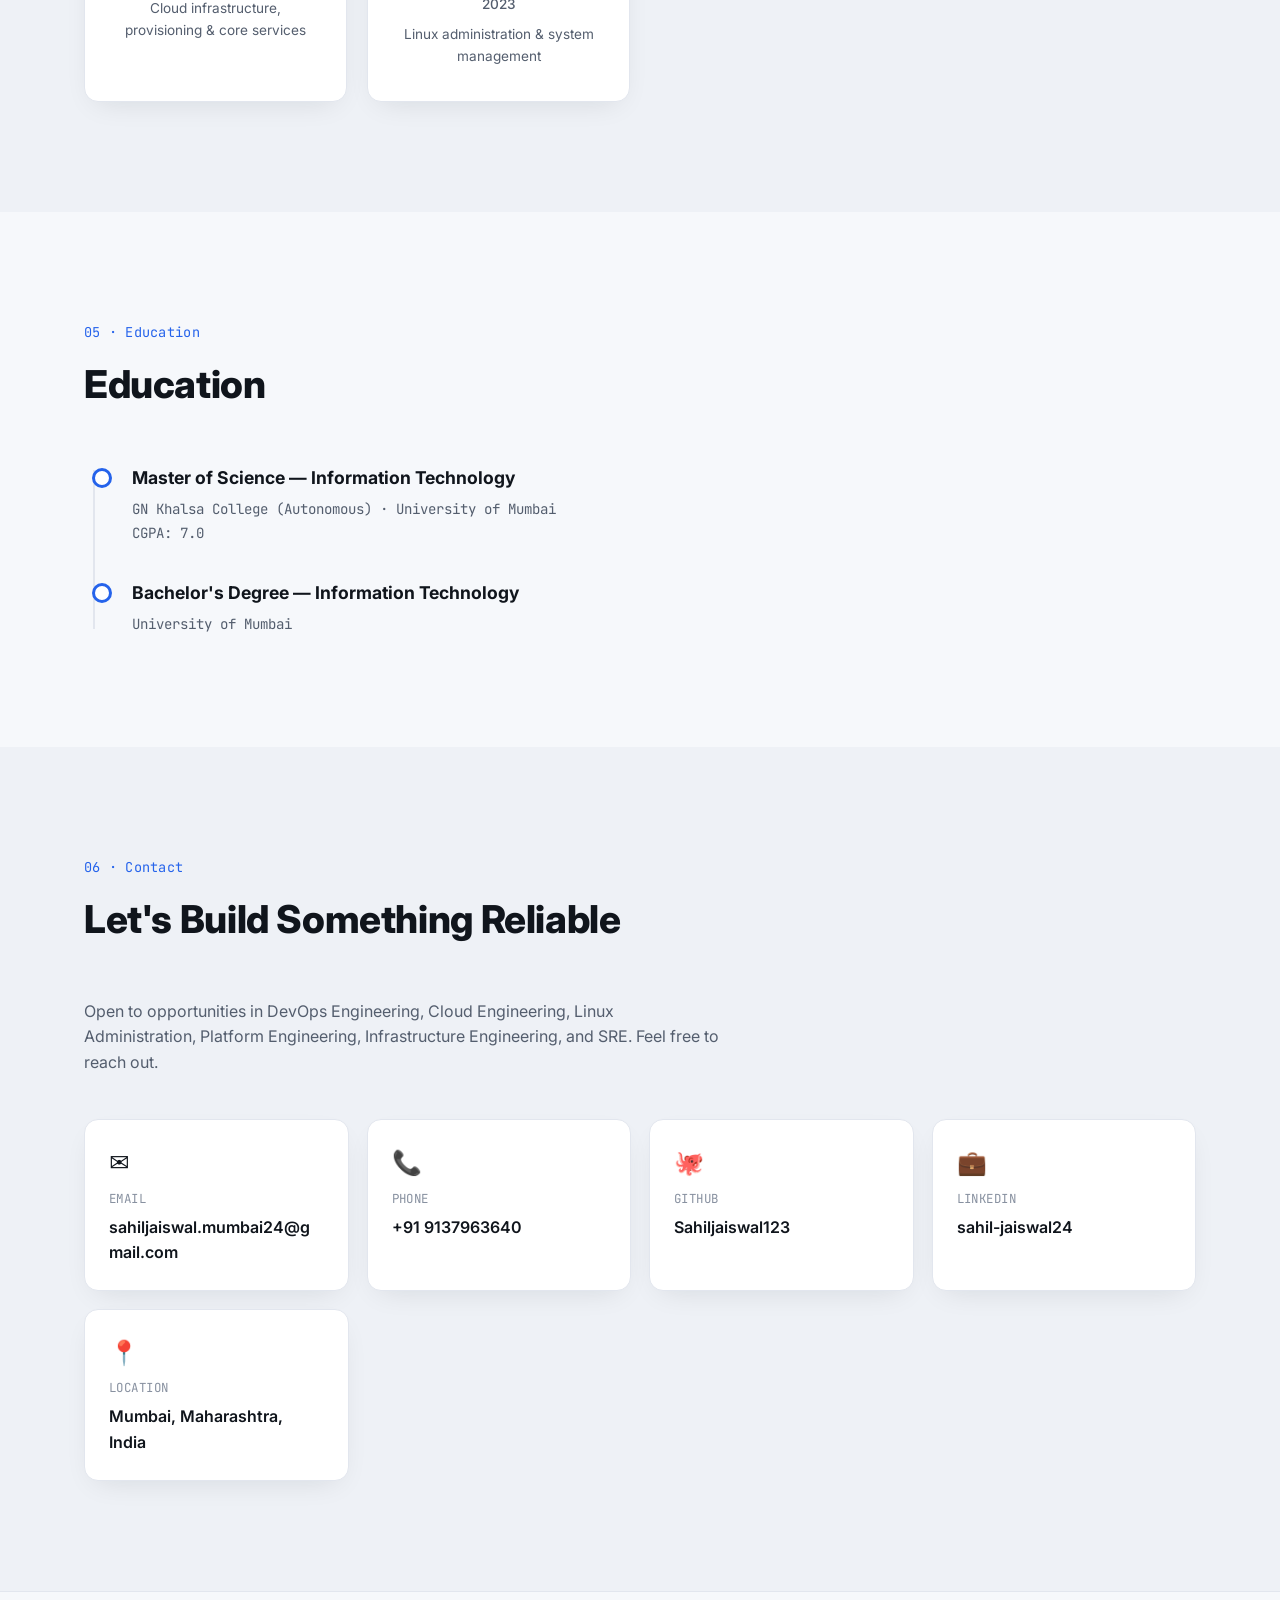
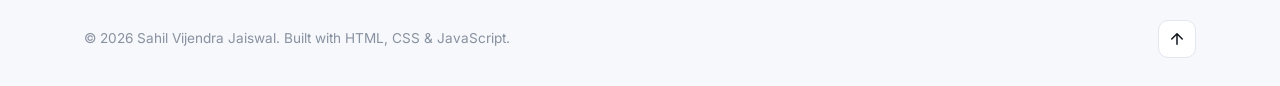
==== commit f14d8844: "Create certificates gallery and resume update guide - Add certificates.html gallery page with all 6 " ====
--- a/index.html
+++ b/index.html
@@ -24,6 +24,7 @@
       <a href="#skills" class="nav-link">skills</a>
       <a href="#projects" class="nav-link">projects</a>
       <a href="#certifications" class="nav-link">certs</a>
+      <a href="certificates.html" class="nav-link">gallery</a>
       <a href="#education" class="nav-link">education</a>
       <a href="#contact" class="nav-link">contact</a>
     </nav>
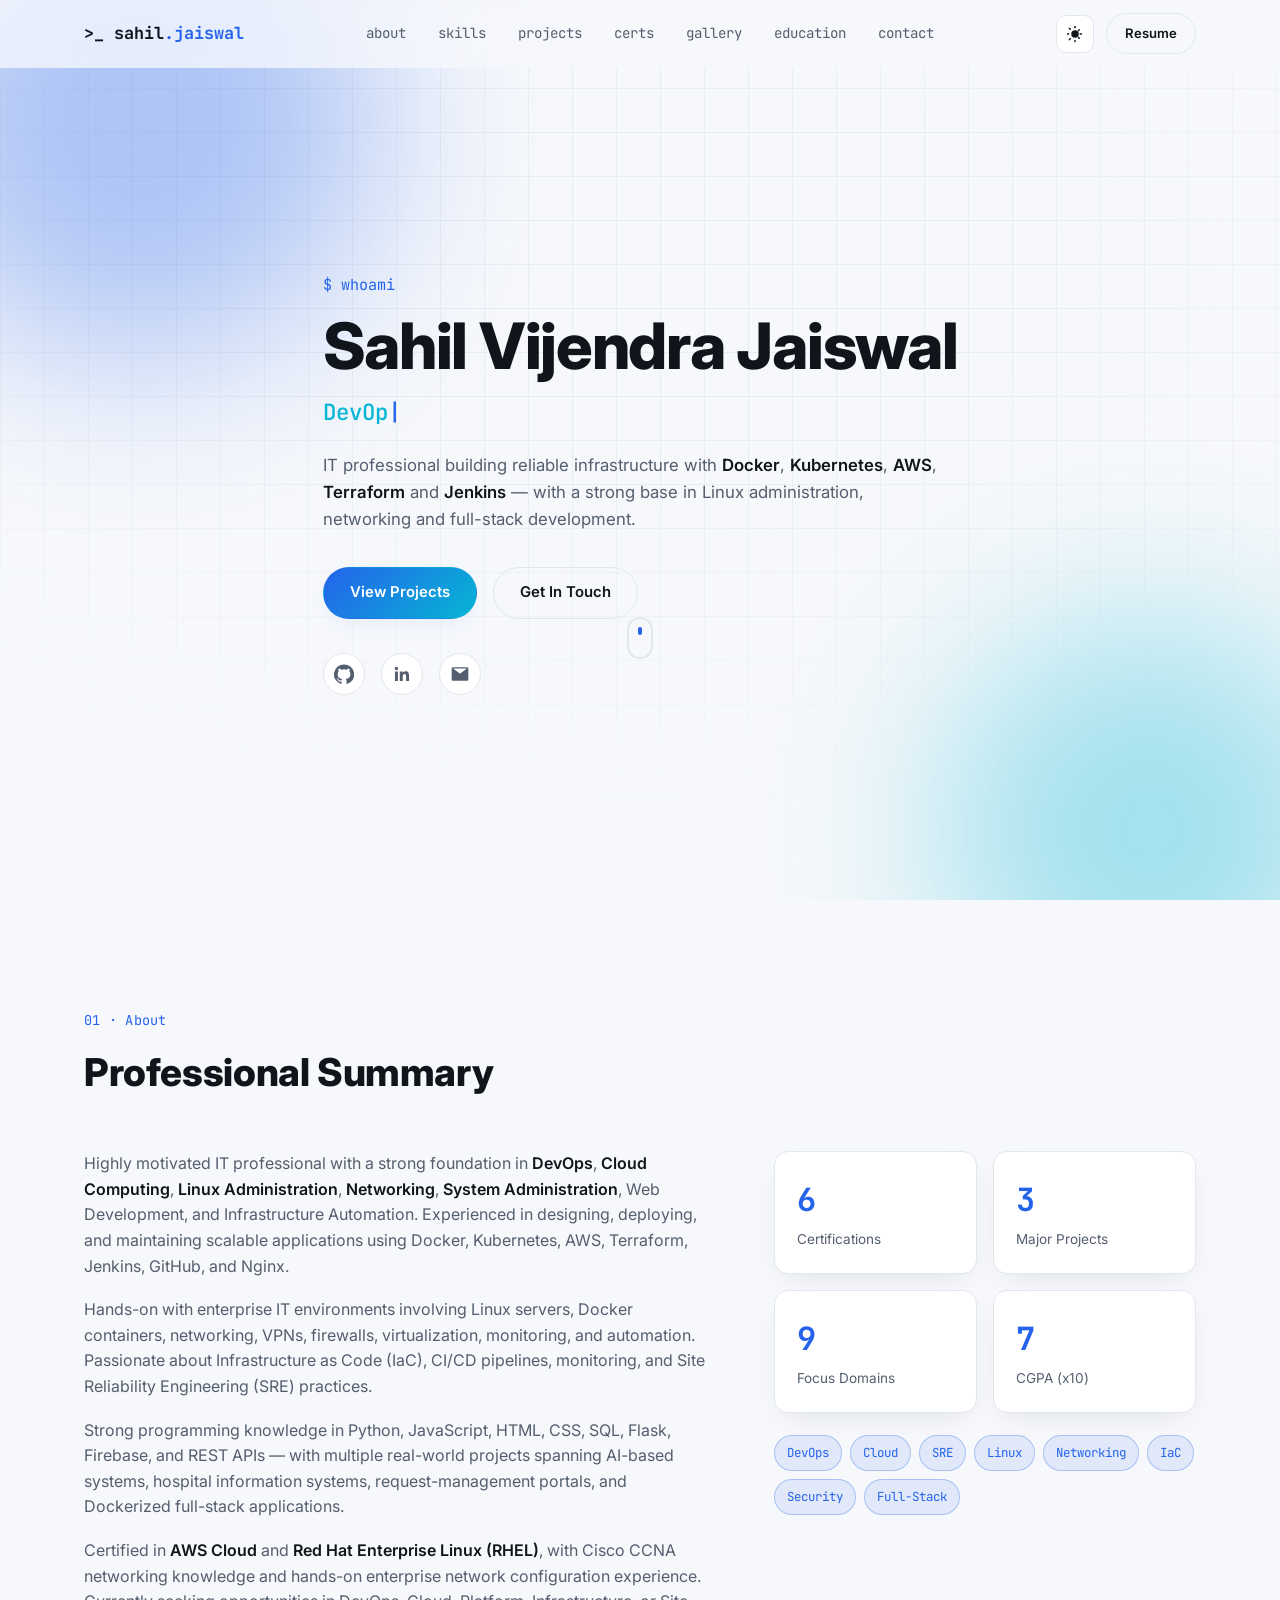
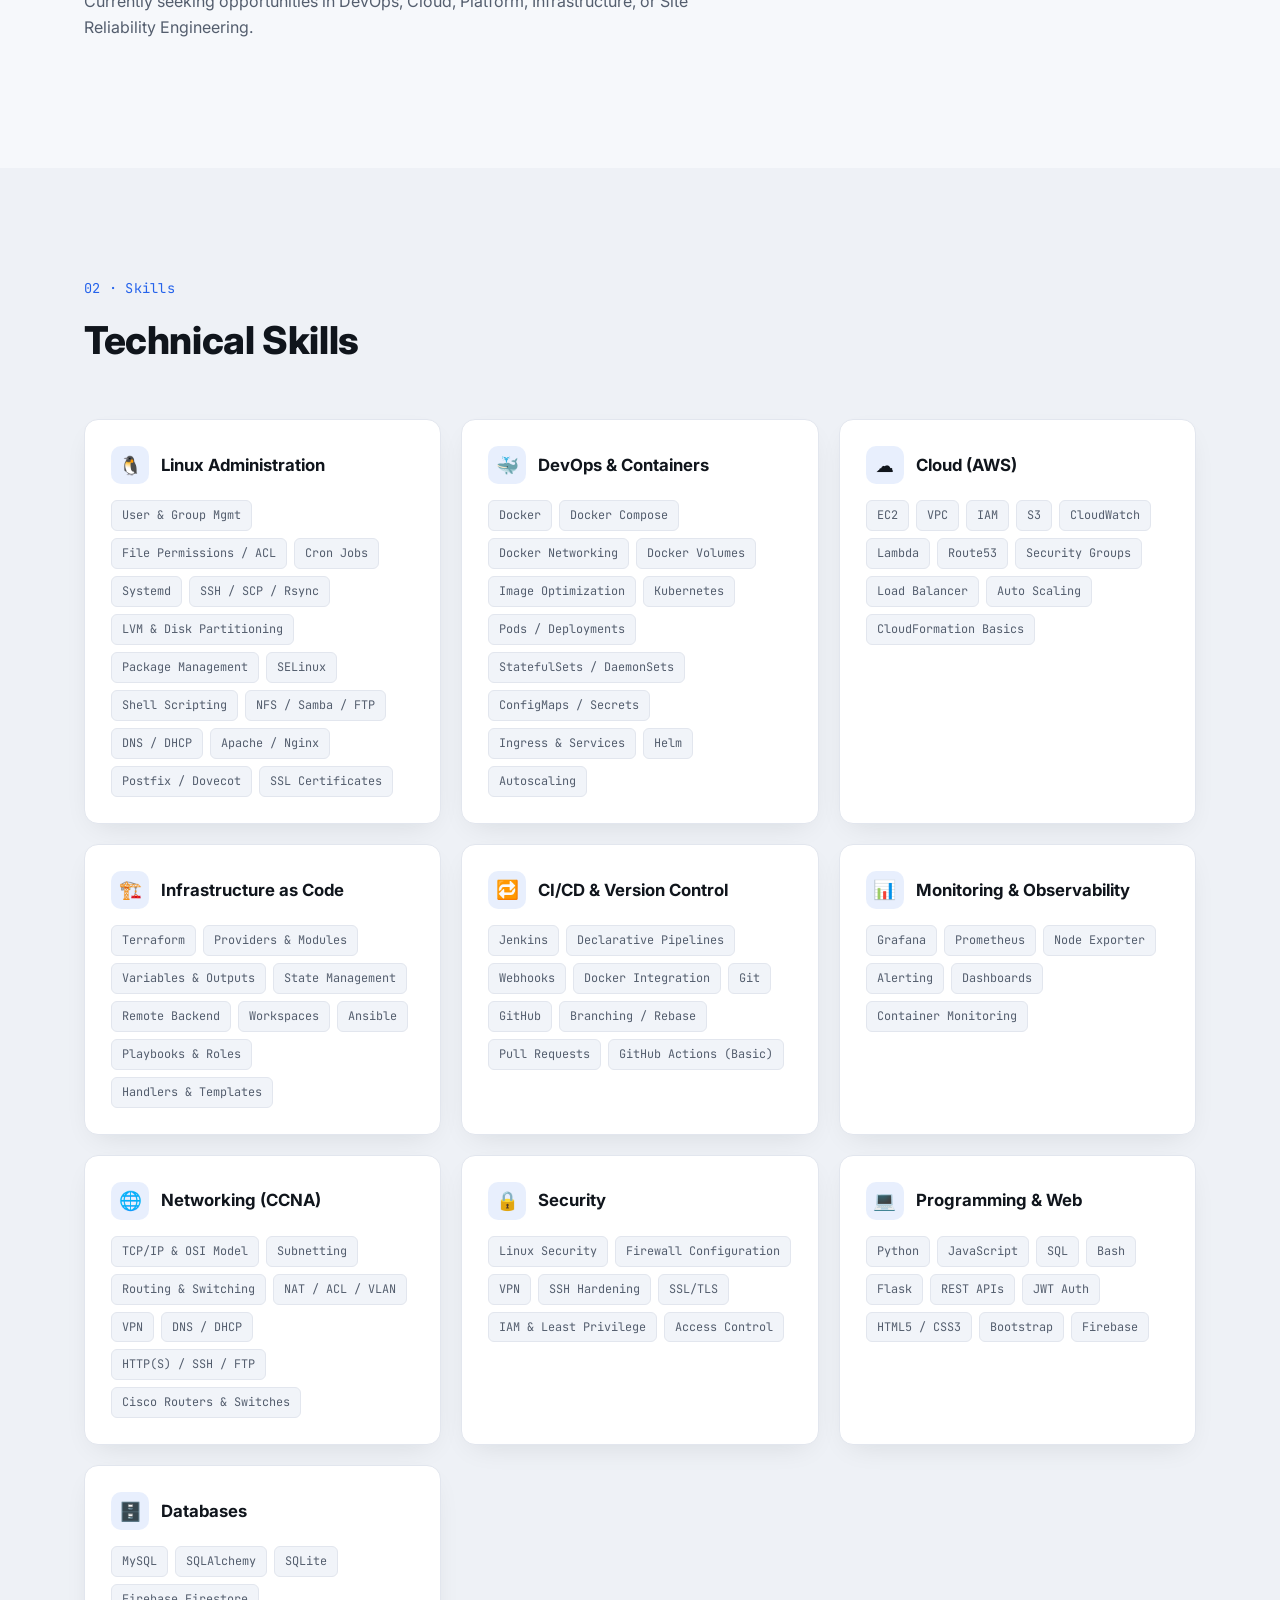
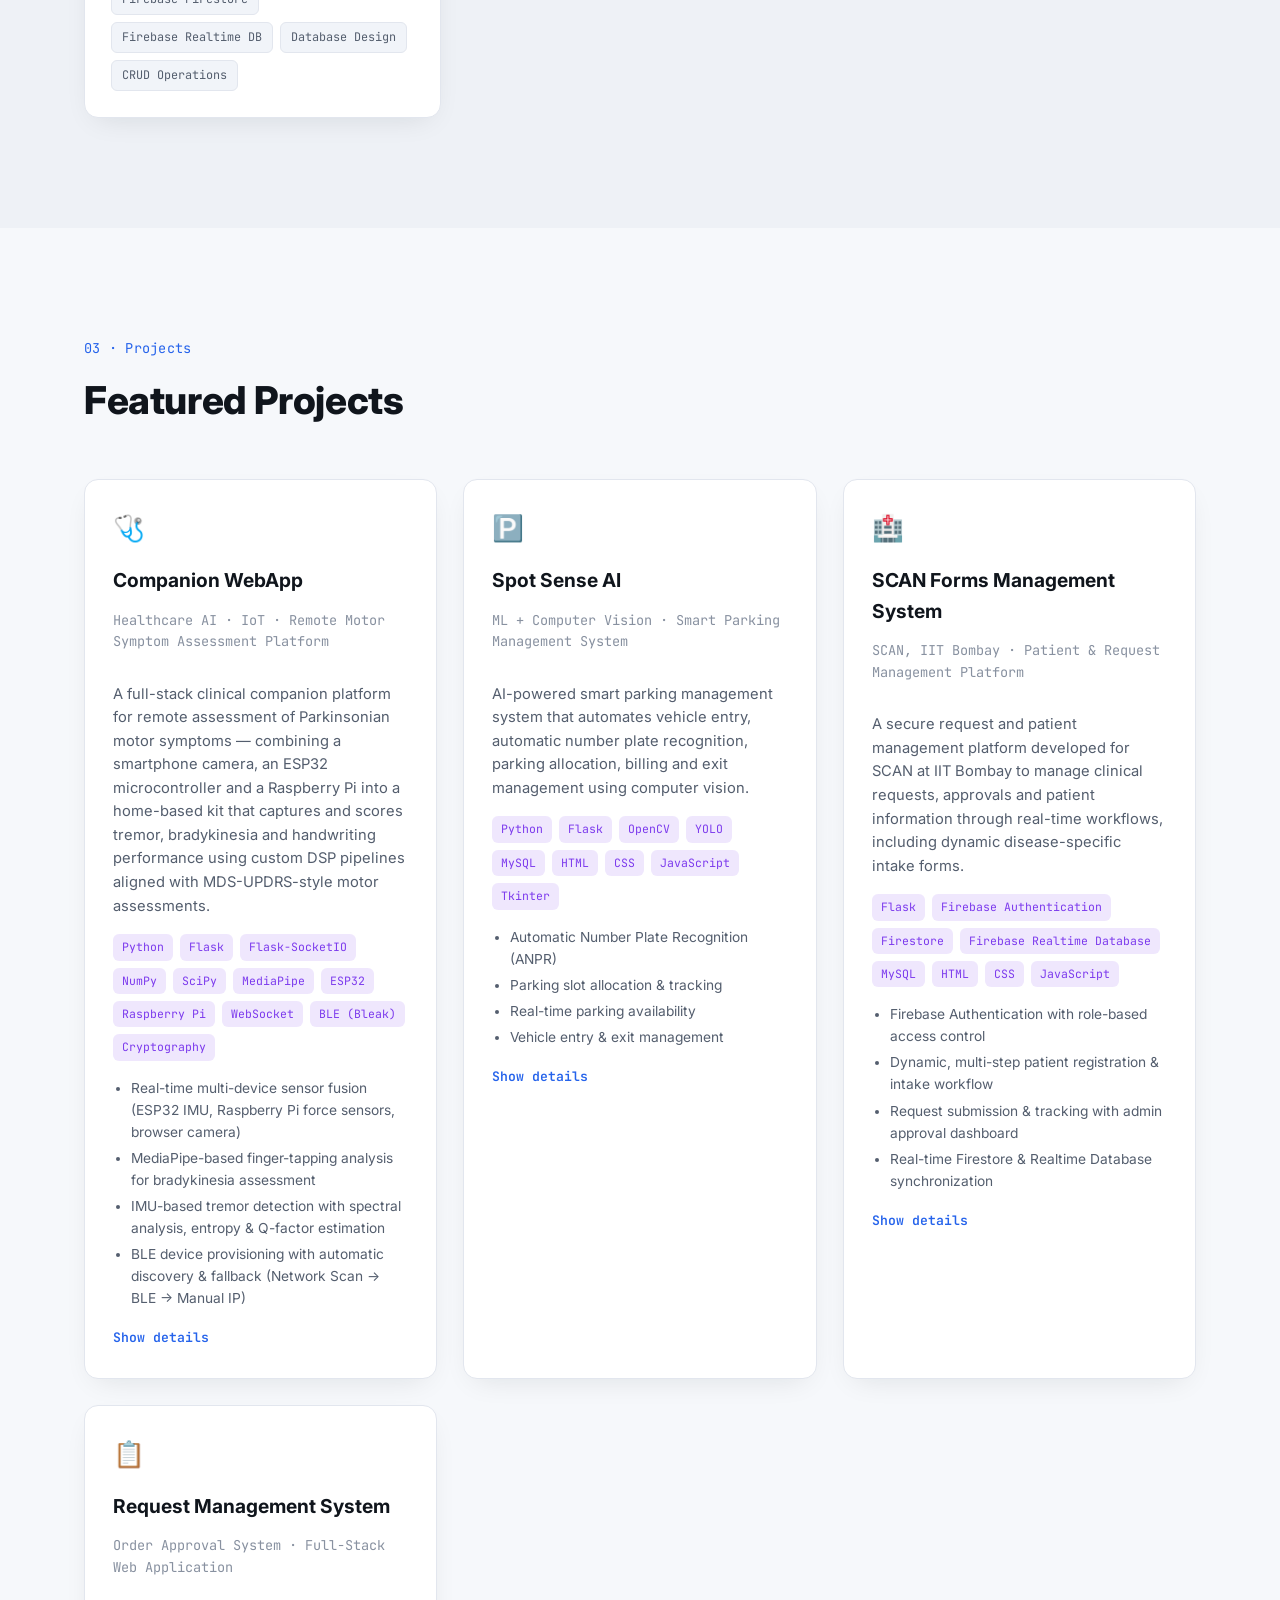
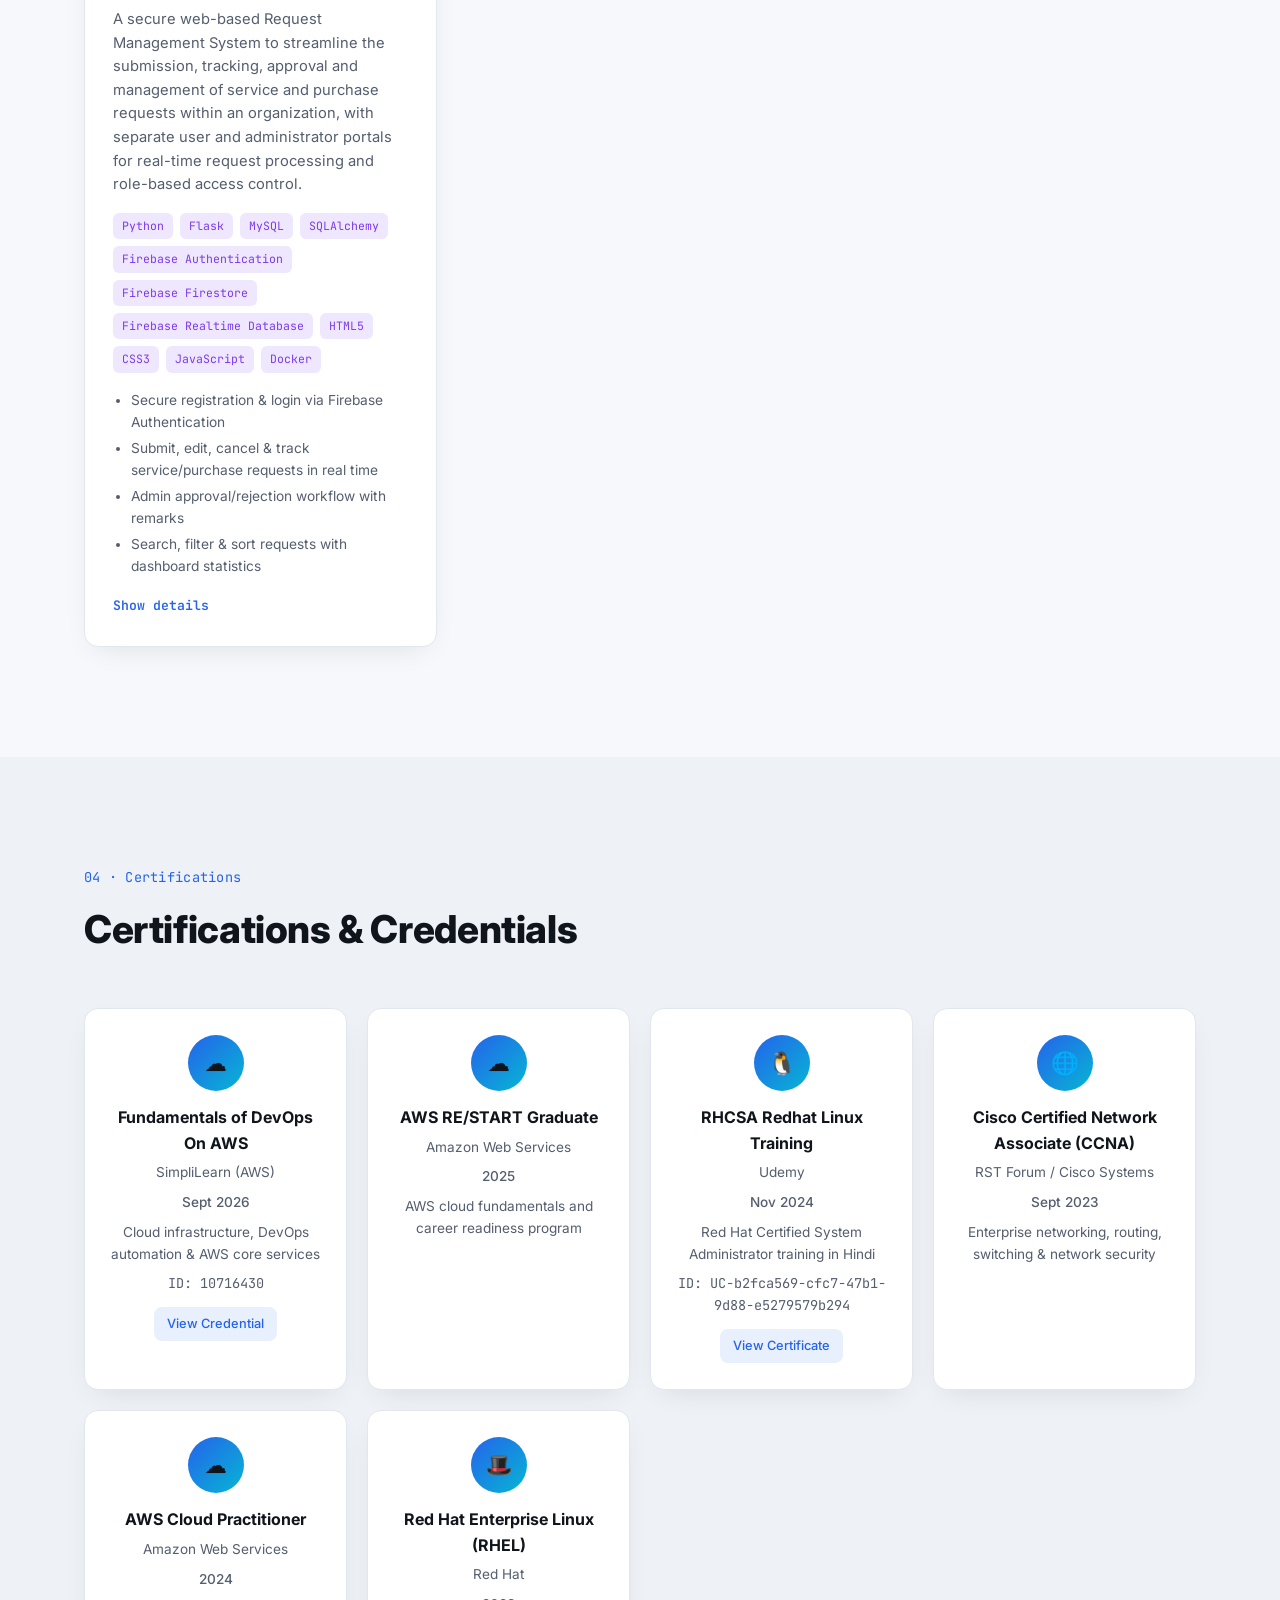
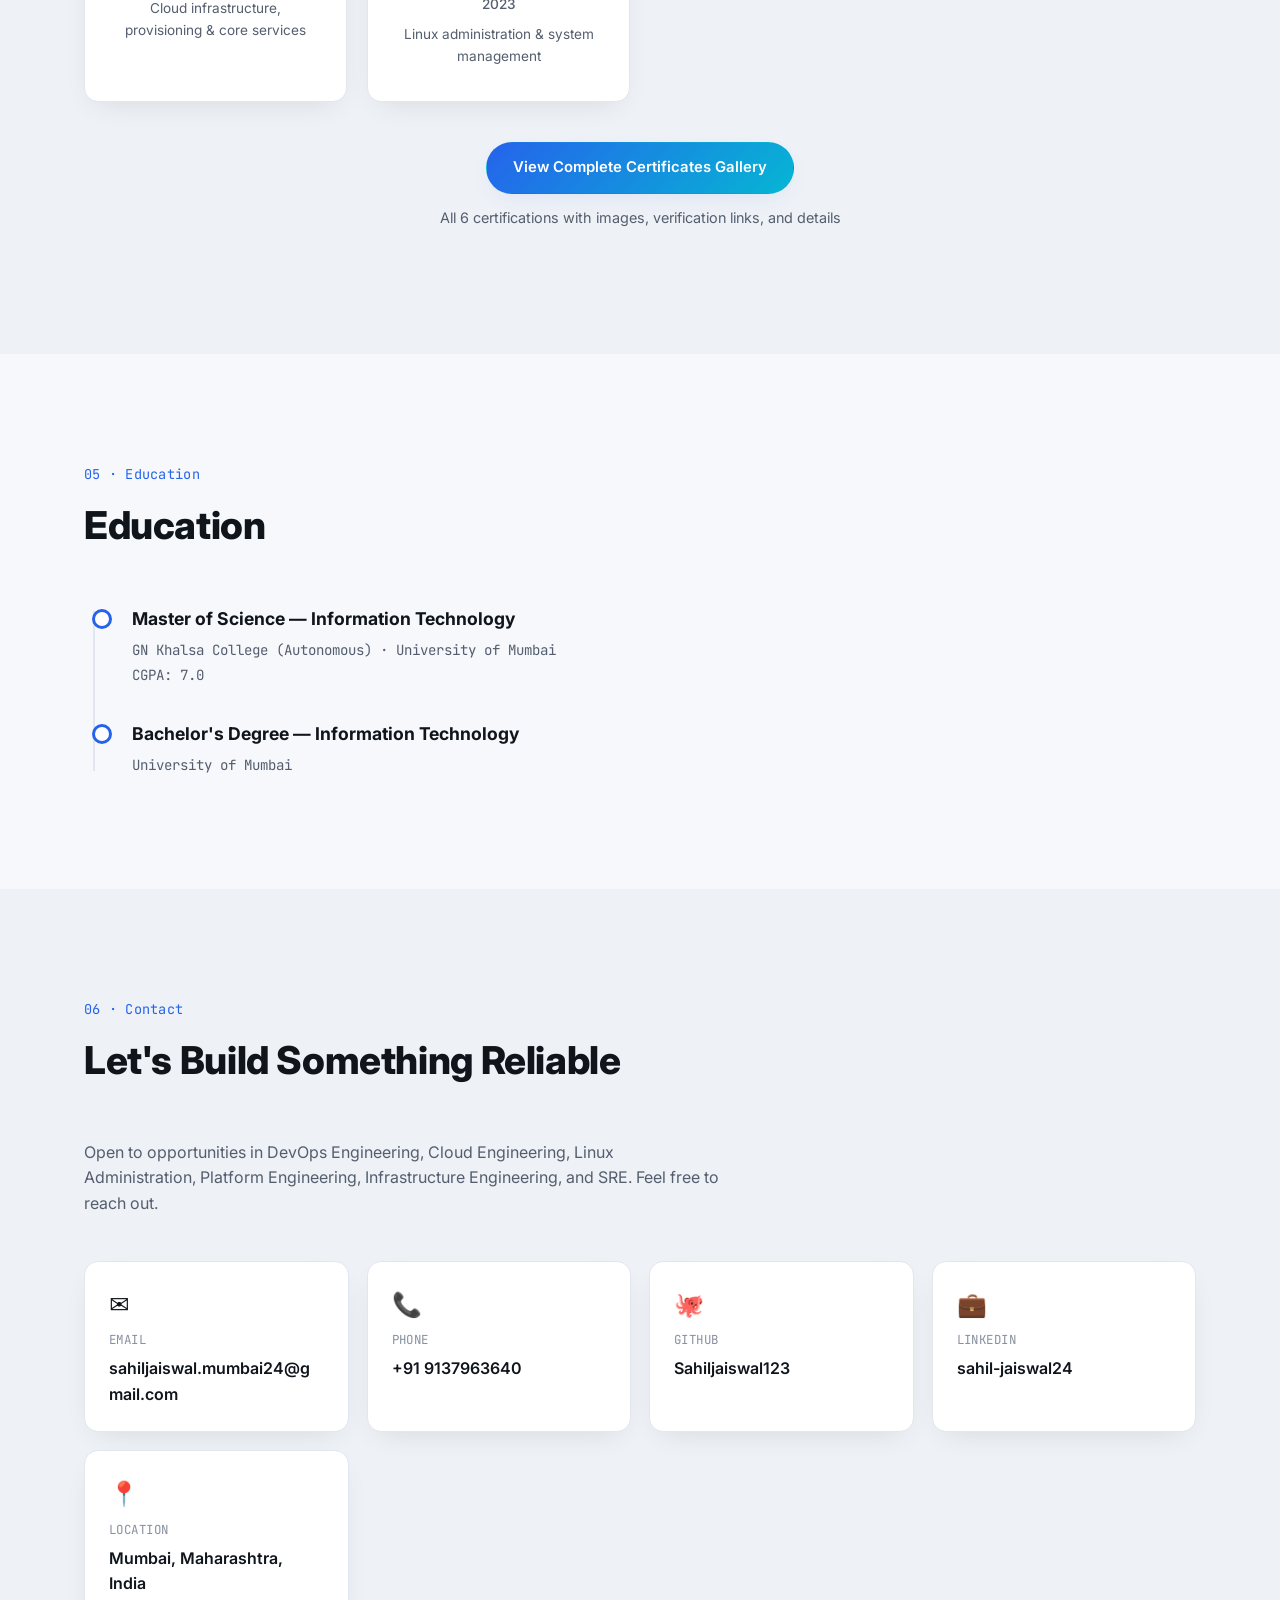
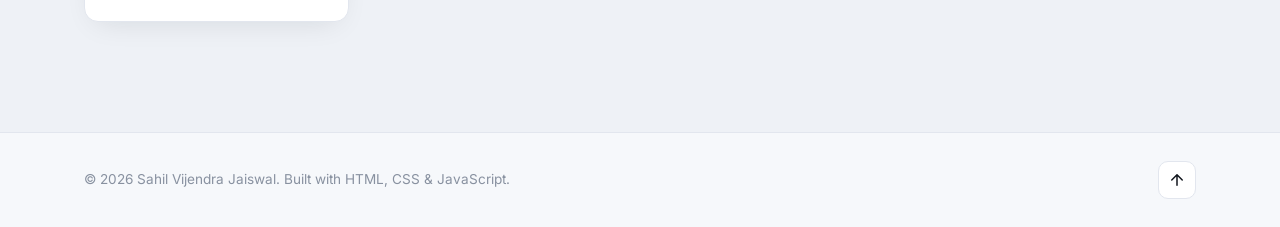
==== commit 2ffad97d: "Add certificates gallery link to main index page - Add 'View Complete Certificates Gallery' button t" ====
--- a/index.html
+++ b/index.html
@@ -161,8 +161,14 @@
   <section id="certifications" class="section section-alt">
     <div class="container">
       <p class="section-tag reveal">04 · Certifications</p>
-      <h2 class="section-title reveal">Certifications</h2>
+      <h2 class="section-title reveal">Certifications & Credentials</h2>
       <div class="cert-grid" id="certGrid"></div>
+      <div class="cert-cta reveal" style="text-align: center; margin-top: 40px;">
+        <a href="certificates.html" class="btn btn-primary">View Complete Certificates Gallery</a>
+        <p style="color: var(--text-muted); font-size: 0.9rem; margin-top: 12px;">
+          All 6 certifications with images, verification links, and details
+        </p>
+      </div>
     </div>
   </section>
 
--- a/css/style.css
+++ b/css/style.css
@@ -314,6 +314,12 @@
 }
 .cert-link:hover{ background: var(--accent); color: var(--surface); border-color: var(--accent); }
 
+.cert-cta{ animation: fadeInUp .8s ease-out .3s both; }
+@keyframes fadeInUp{
+  from{ opacity: 0; transform: translateY(20px); }
+  to{ opacity: 1; transform: translateY(0); }
+}
+
 /* ================= Education timeline ================= */
 .timeline{ position: relative; max-width: 720px; padding-left: 8px; }
 .timeline::before{
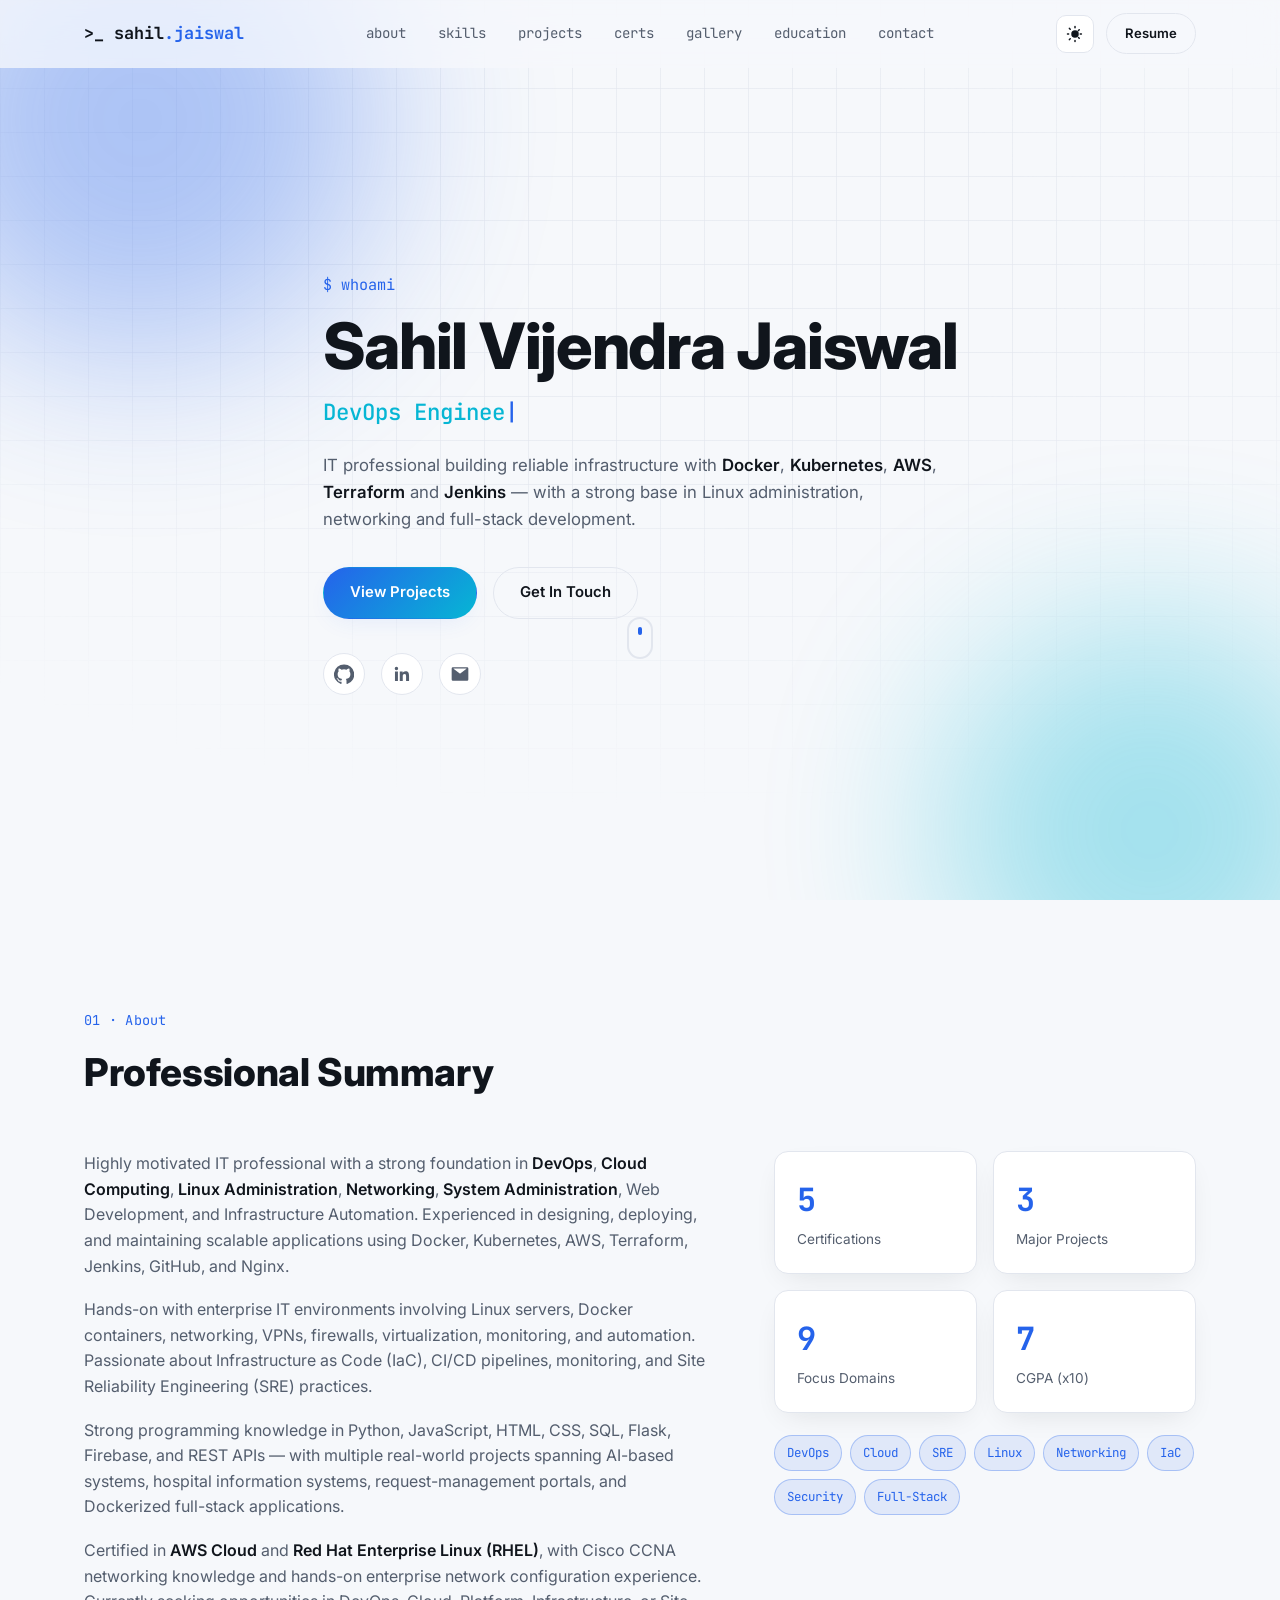
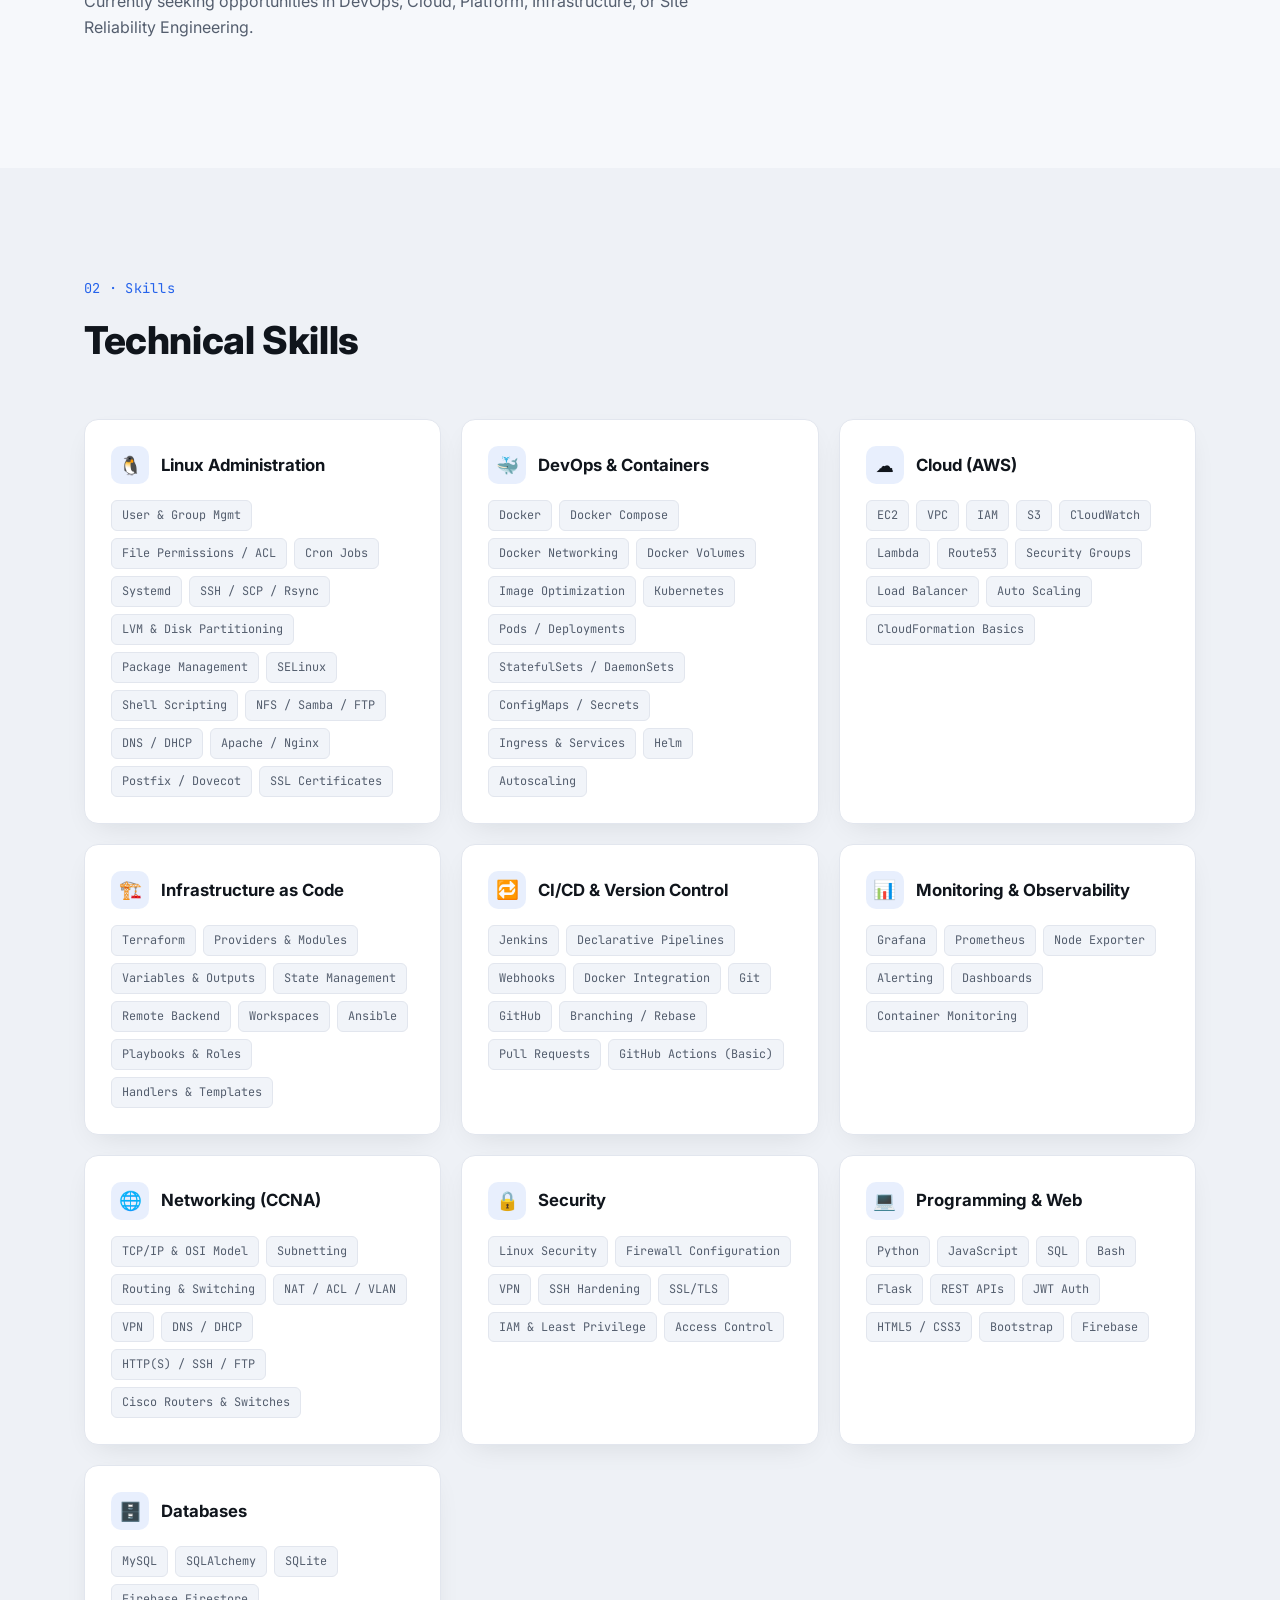
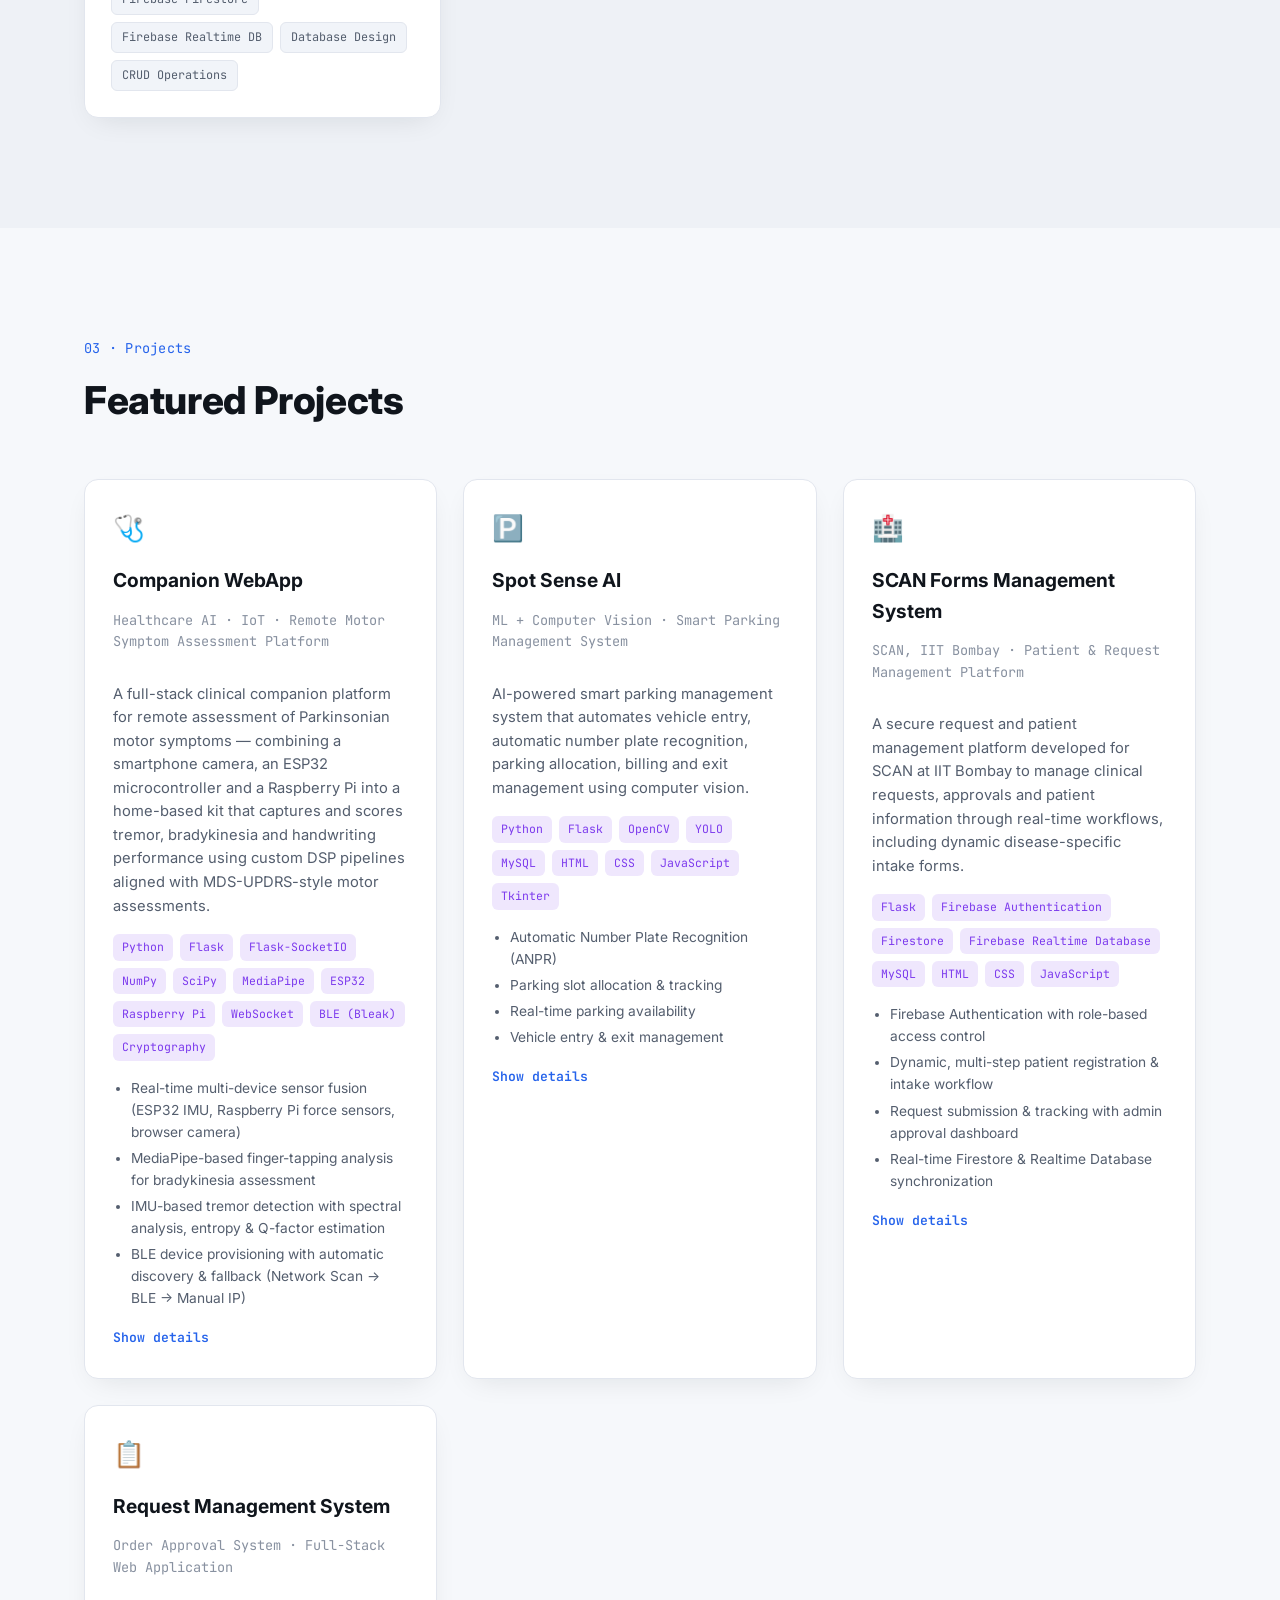
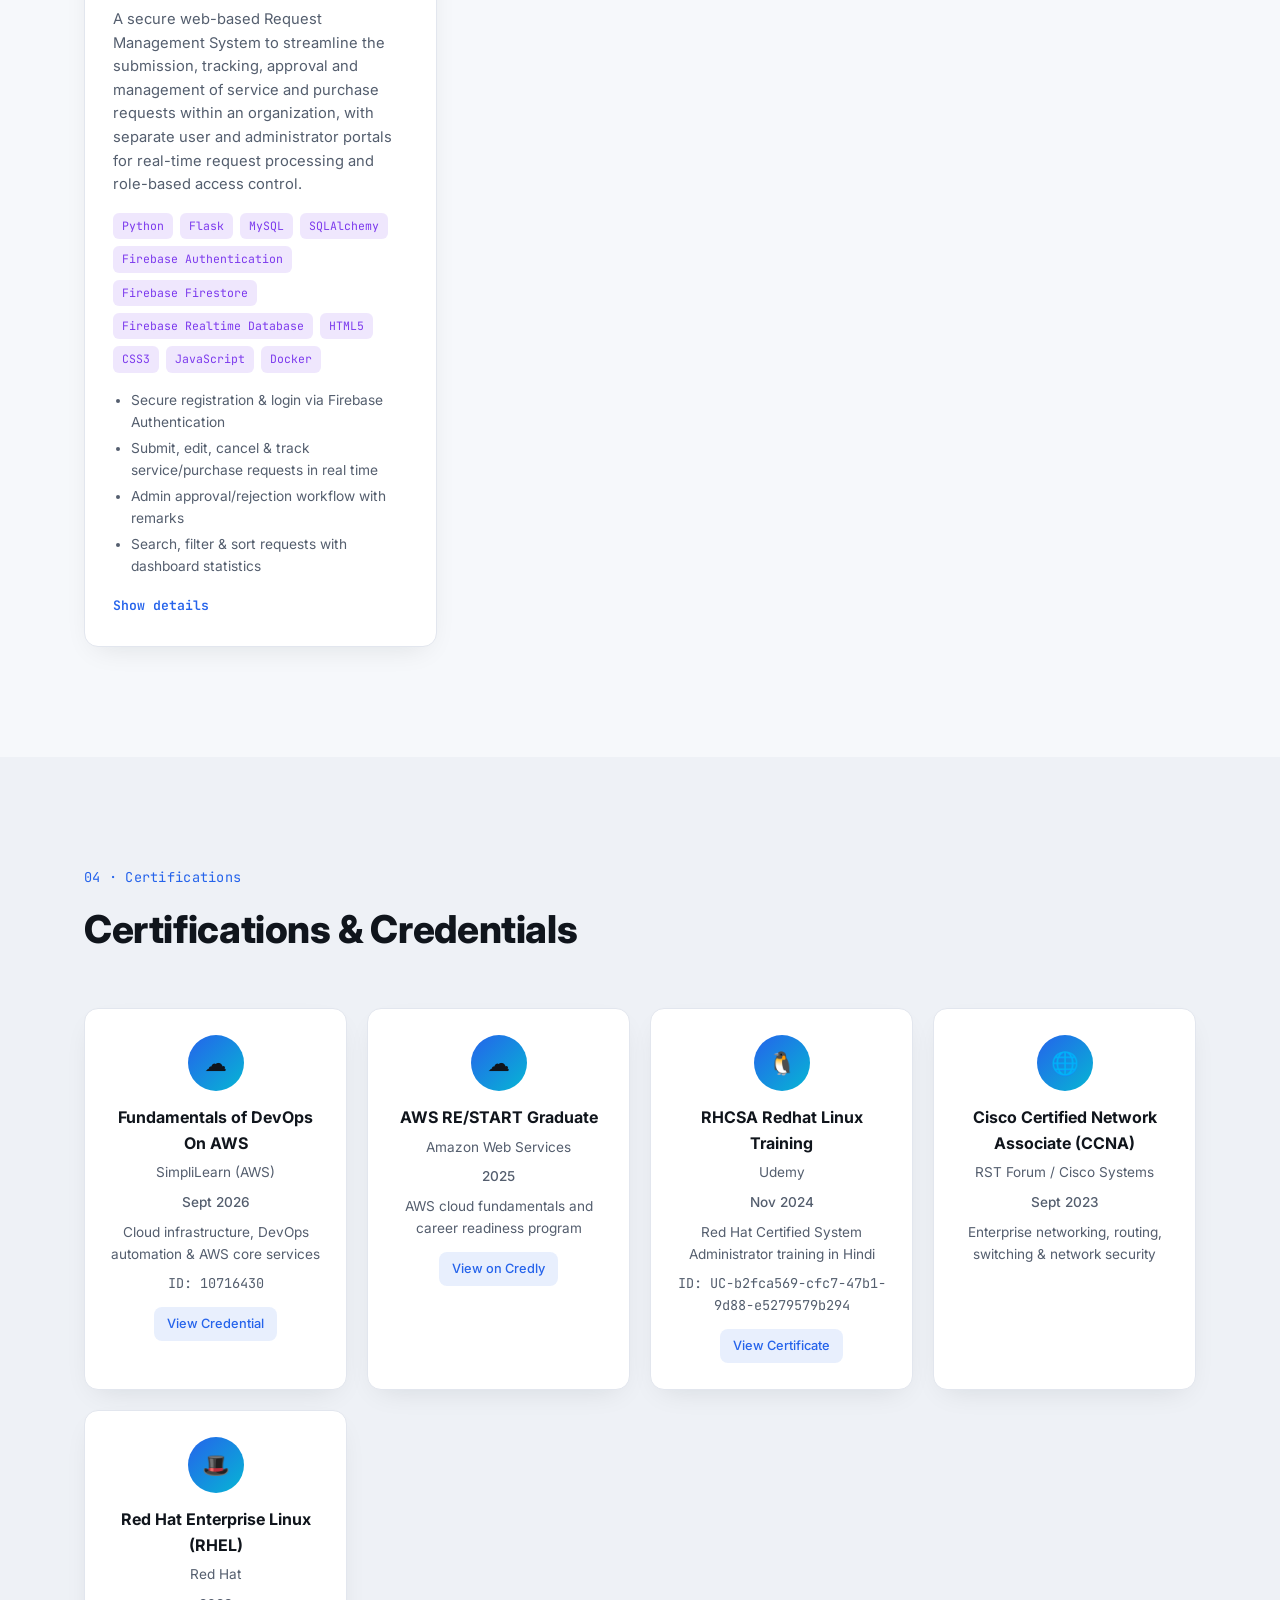
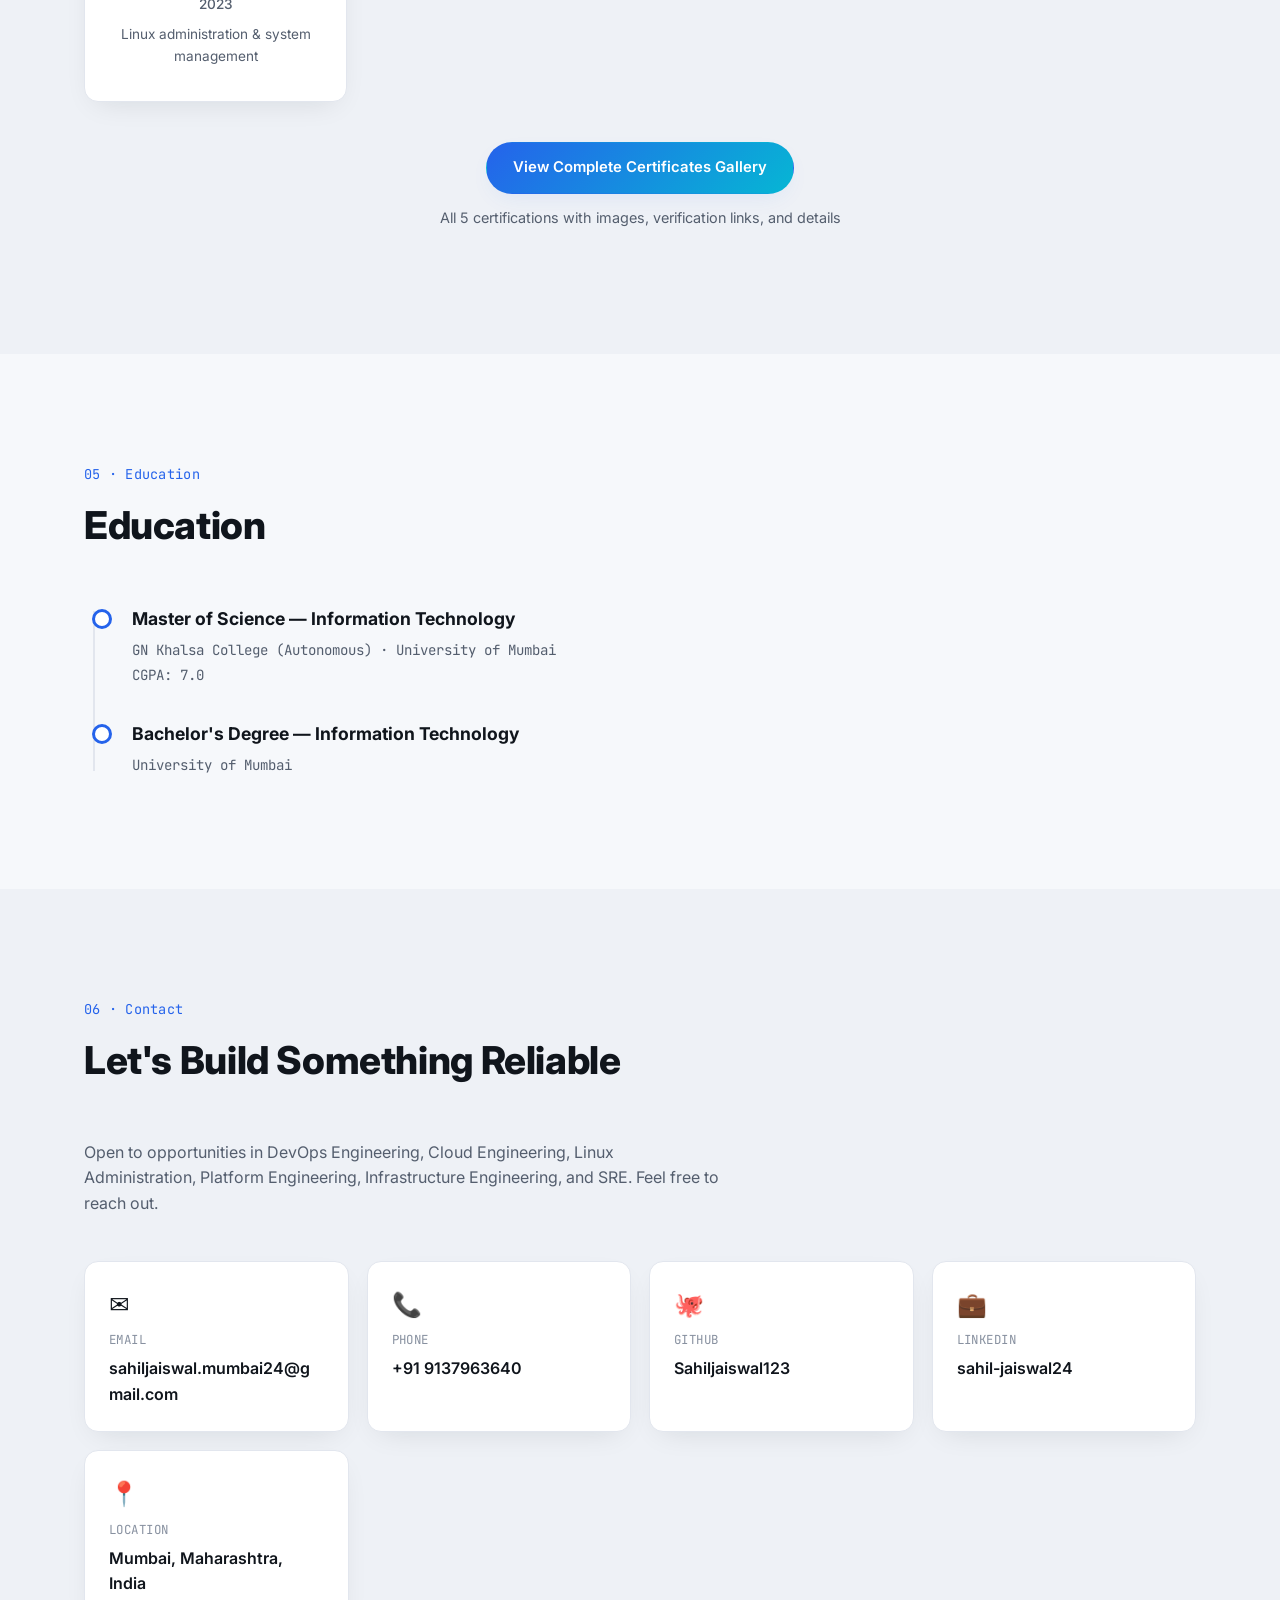
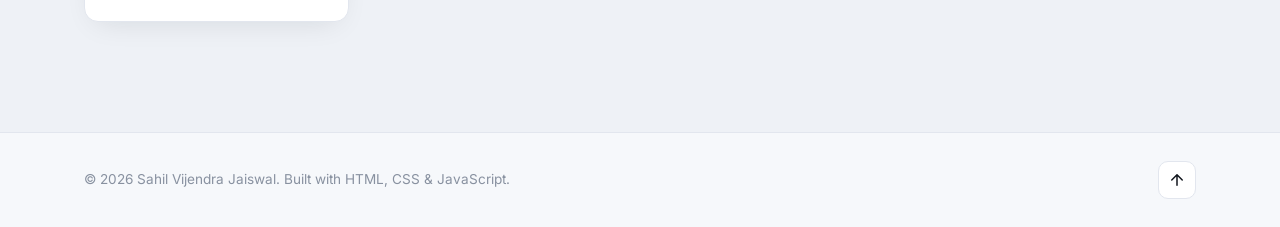
==== commit d53e3198: "Update certificates gallery with CCNA image and cleanup - Rename cisco-ccna-certificate-1.png to cis" ====
--- a/index.html
+++ b/index.html
@@ -111,7 +111,7 @@
         </div>
         <div class="about-stats reveal">
           <div class="stat-card">
-            <span class="stat-num" data-count="6">0</span>
+            <span class="stat-num" data-count="5">0</span>
             <span class="stat-label">Certifications</span>
           </div>
           <div class="stat-card">
@@ -166,7 +166,7 @@
       <div class="cert-cta reveal" style="text-align: center; margin-top: 40px;">
         <a href="certificates.html" class="btn btn-primary">View Complete Certificates Gallery</a>
         <p style="color: var(--text-muted); font-size: 0.9rem; margin-top: 12px;">
-          All 6 certifications with images, verification links, and details
+          All 5 certifications with images, verification links, and details
         </p>
       </div>
     </div>
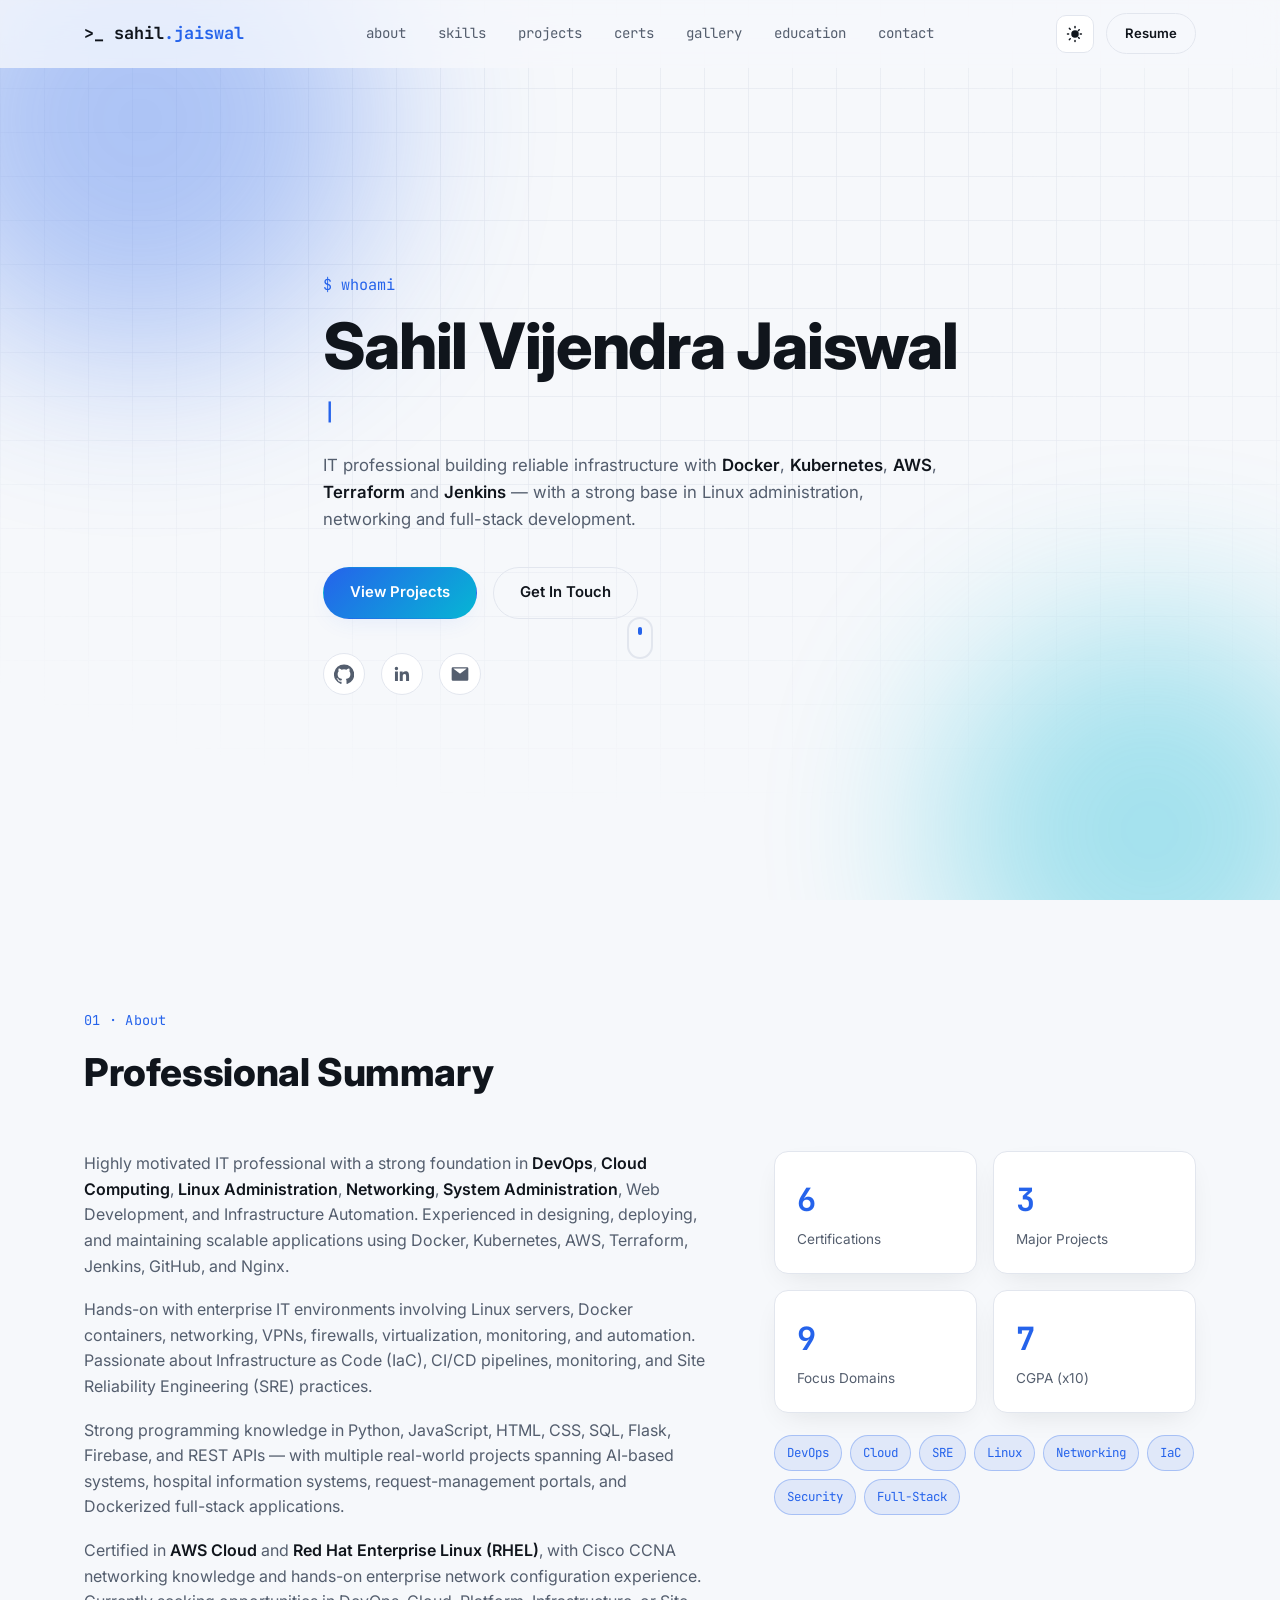
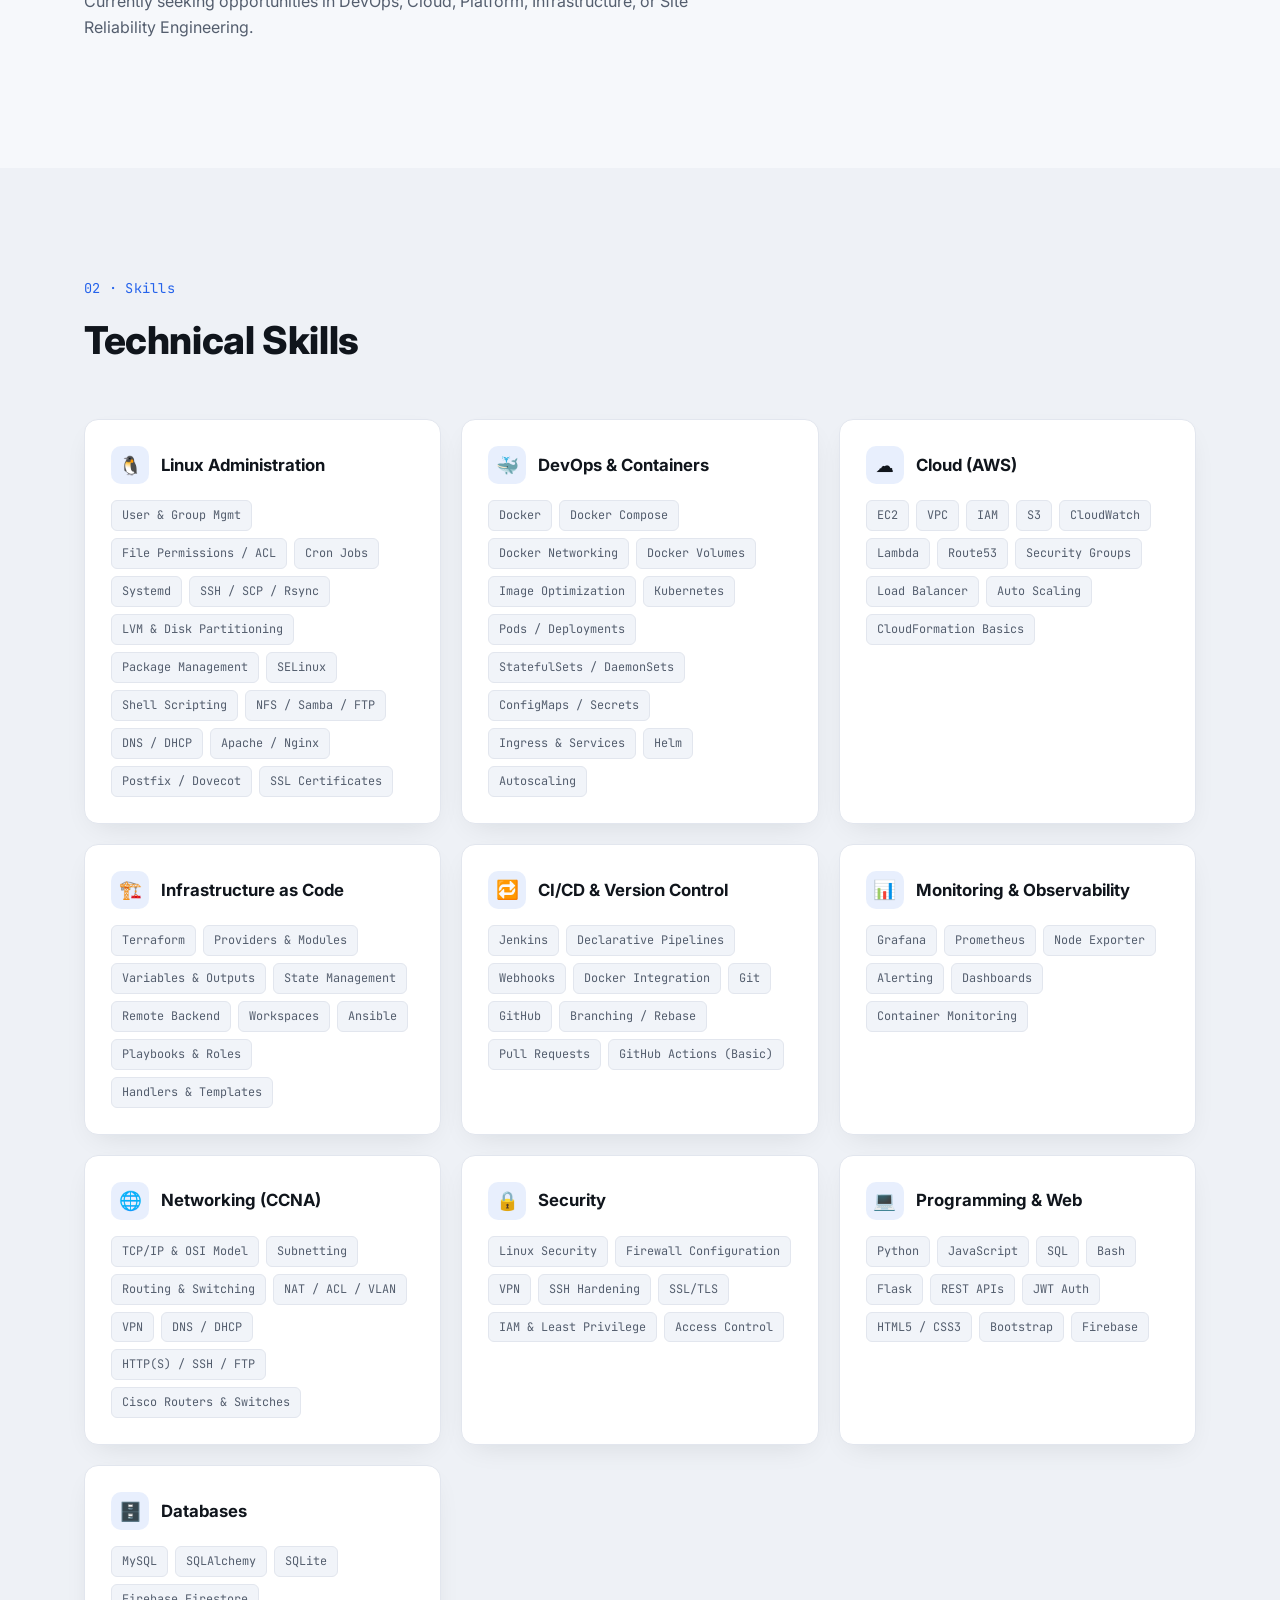
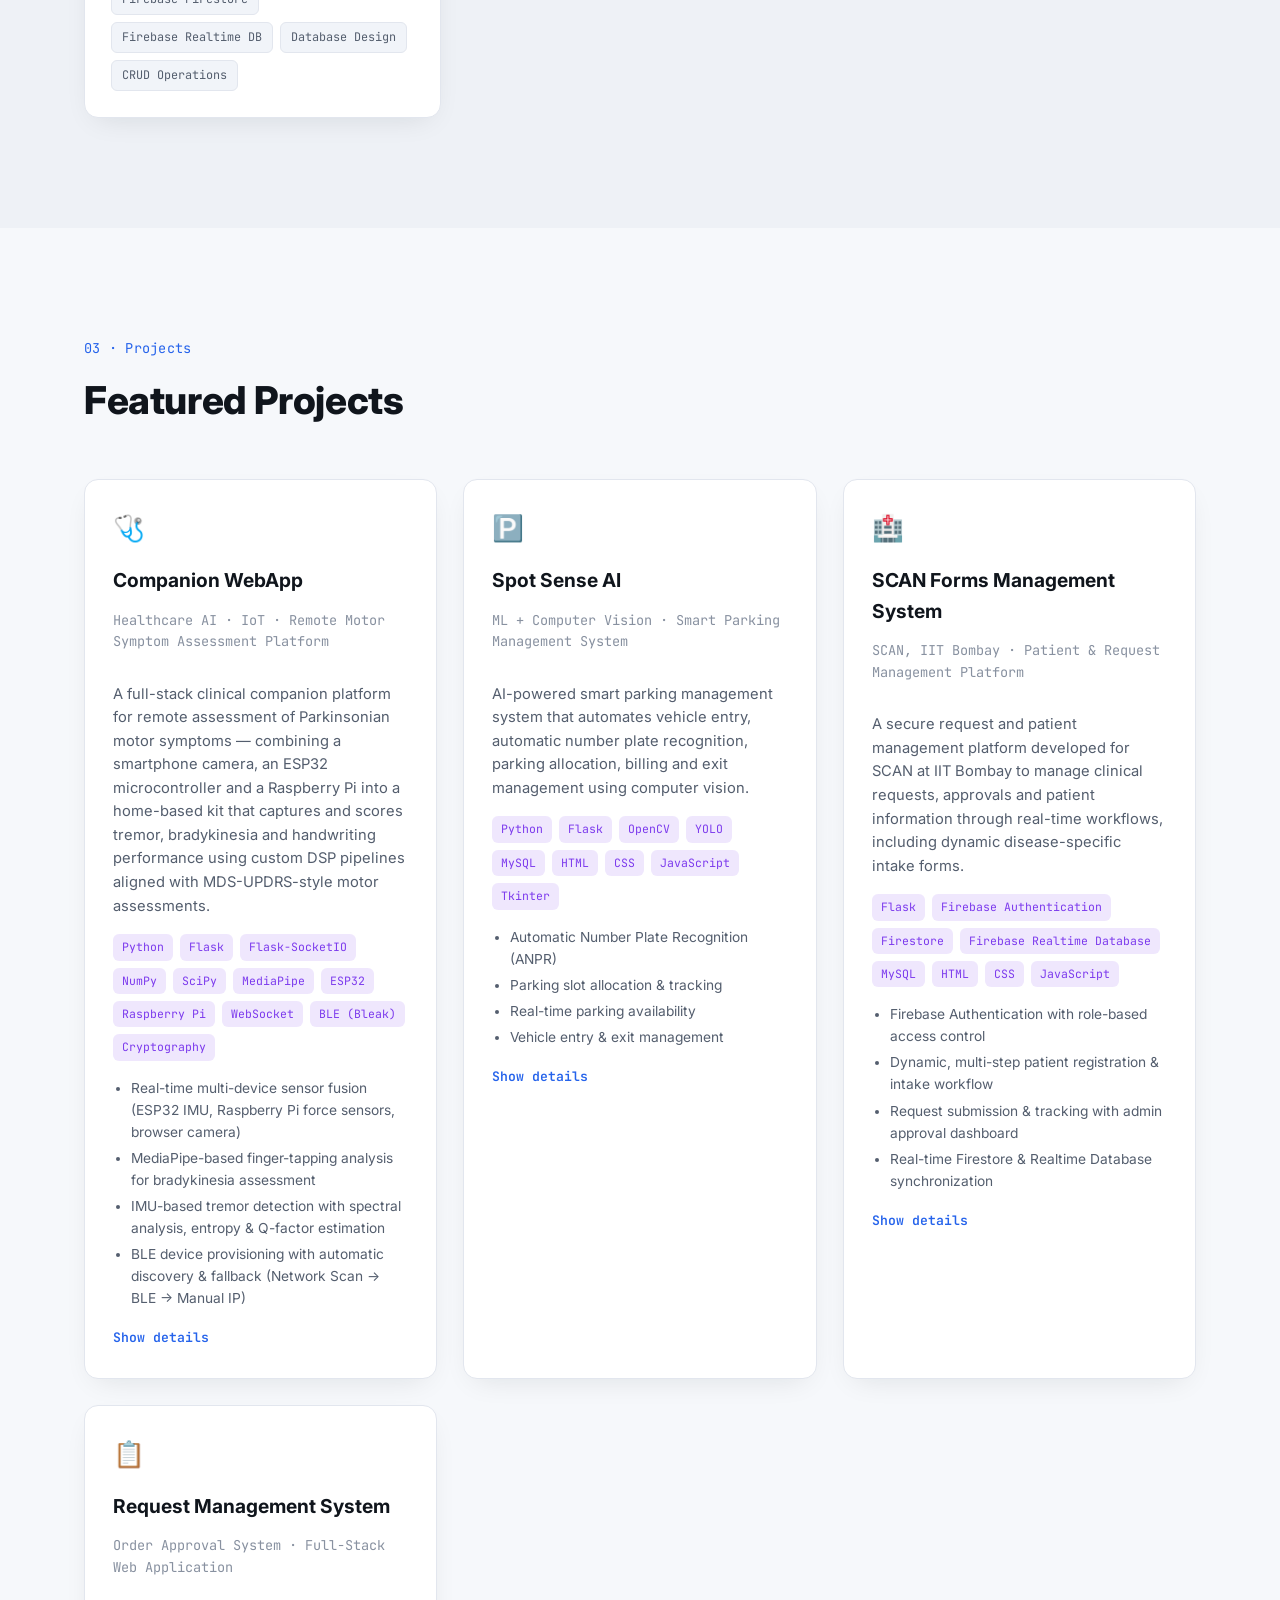
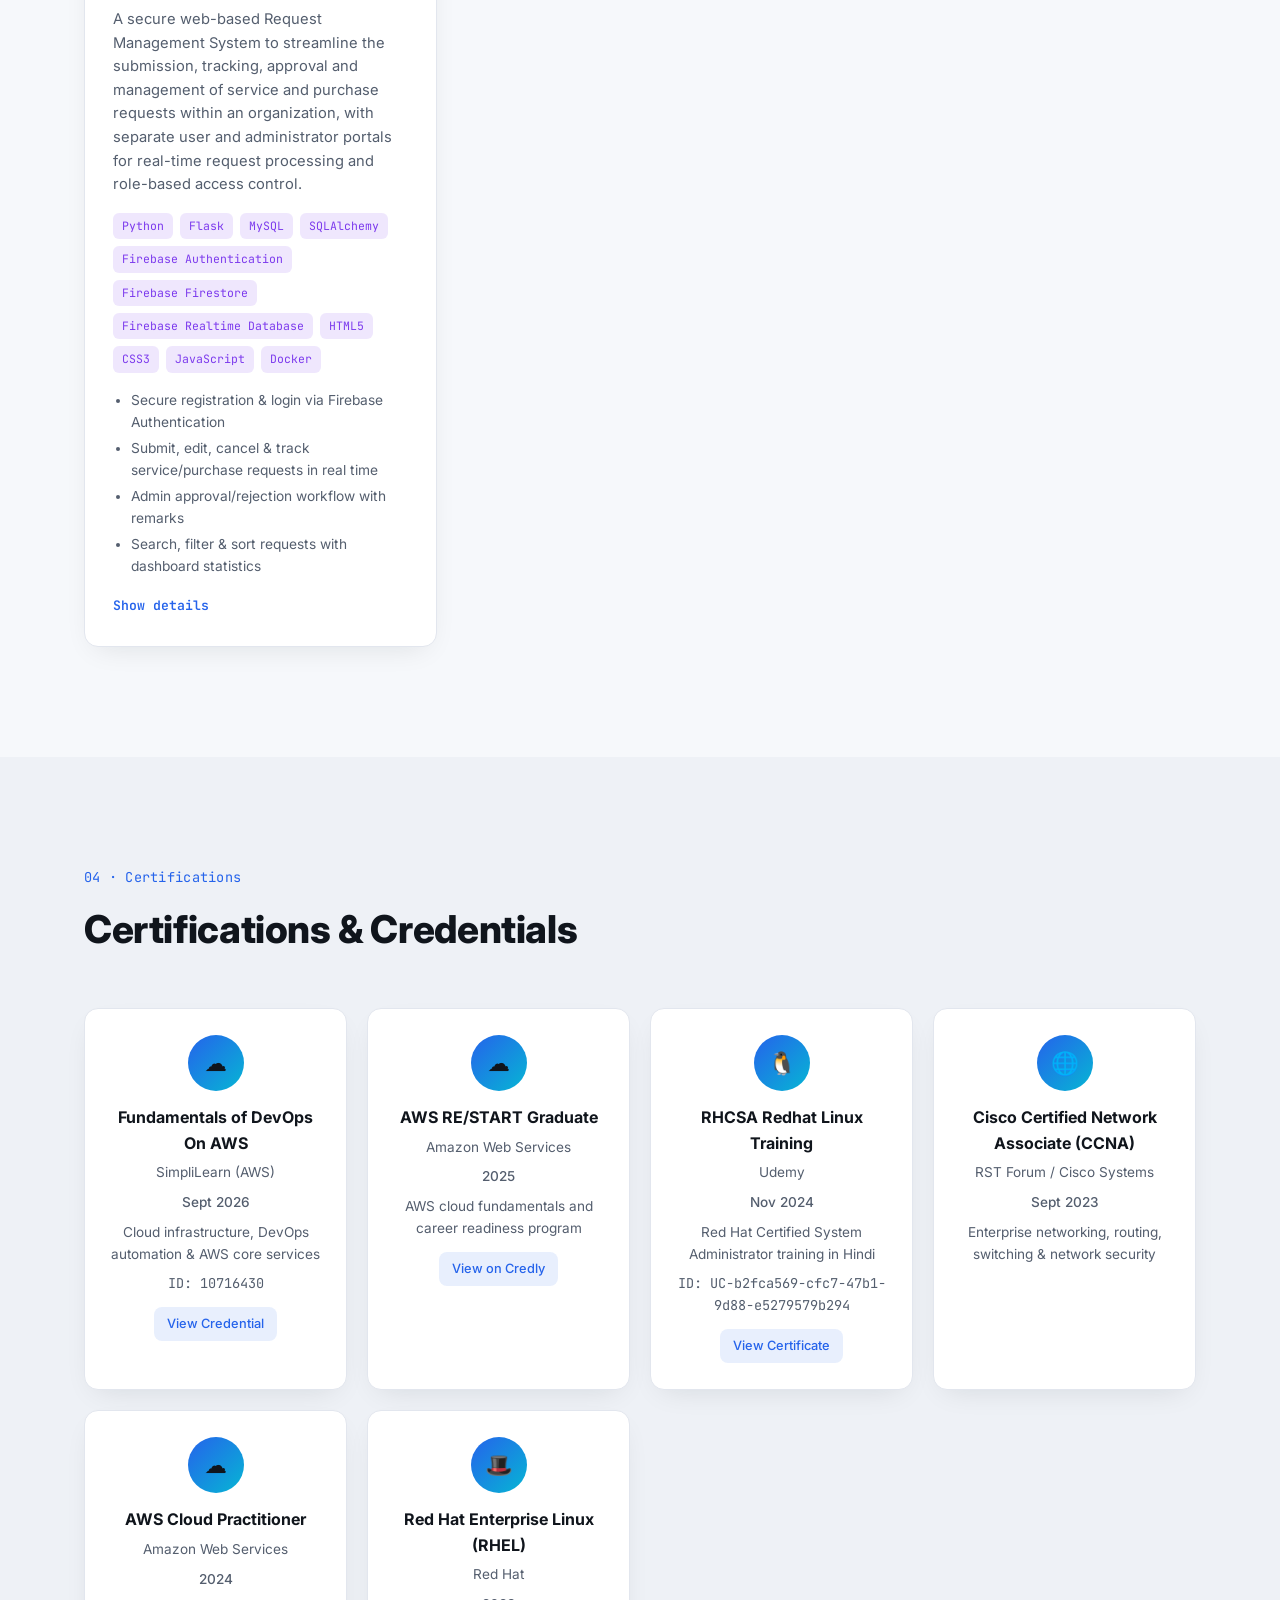
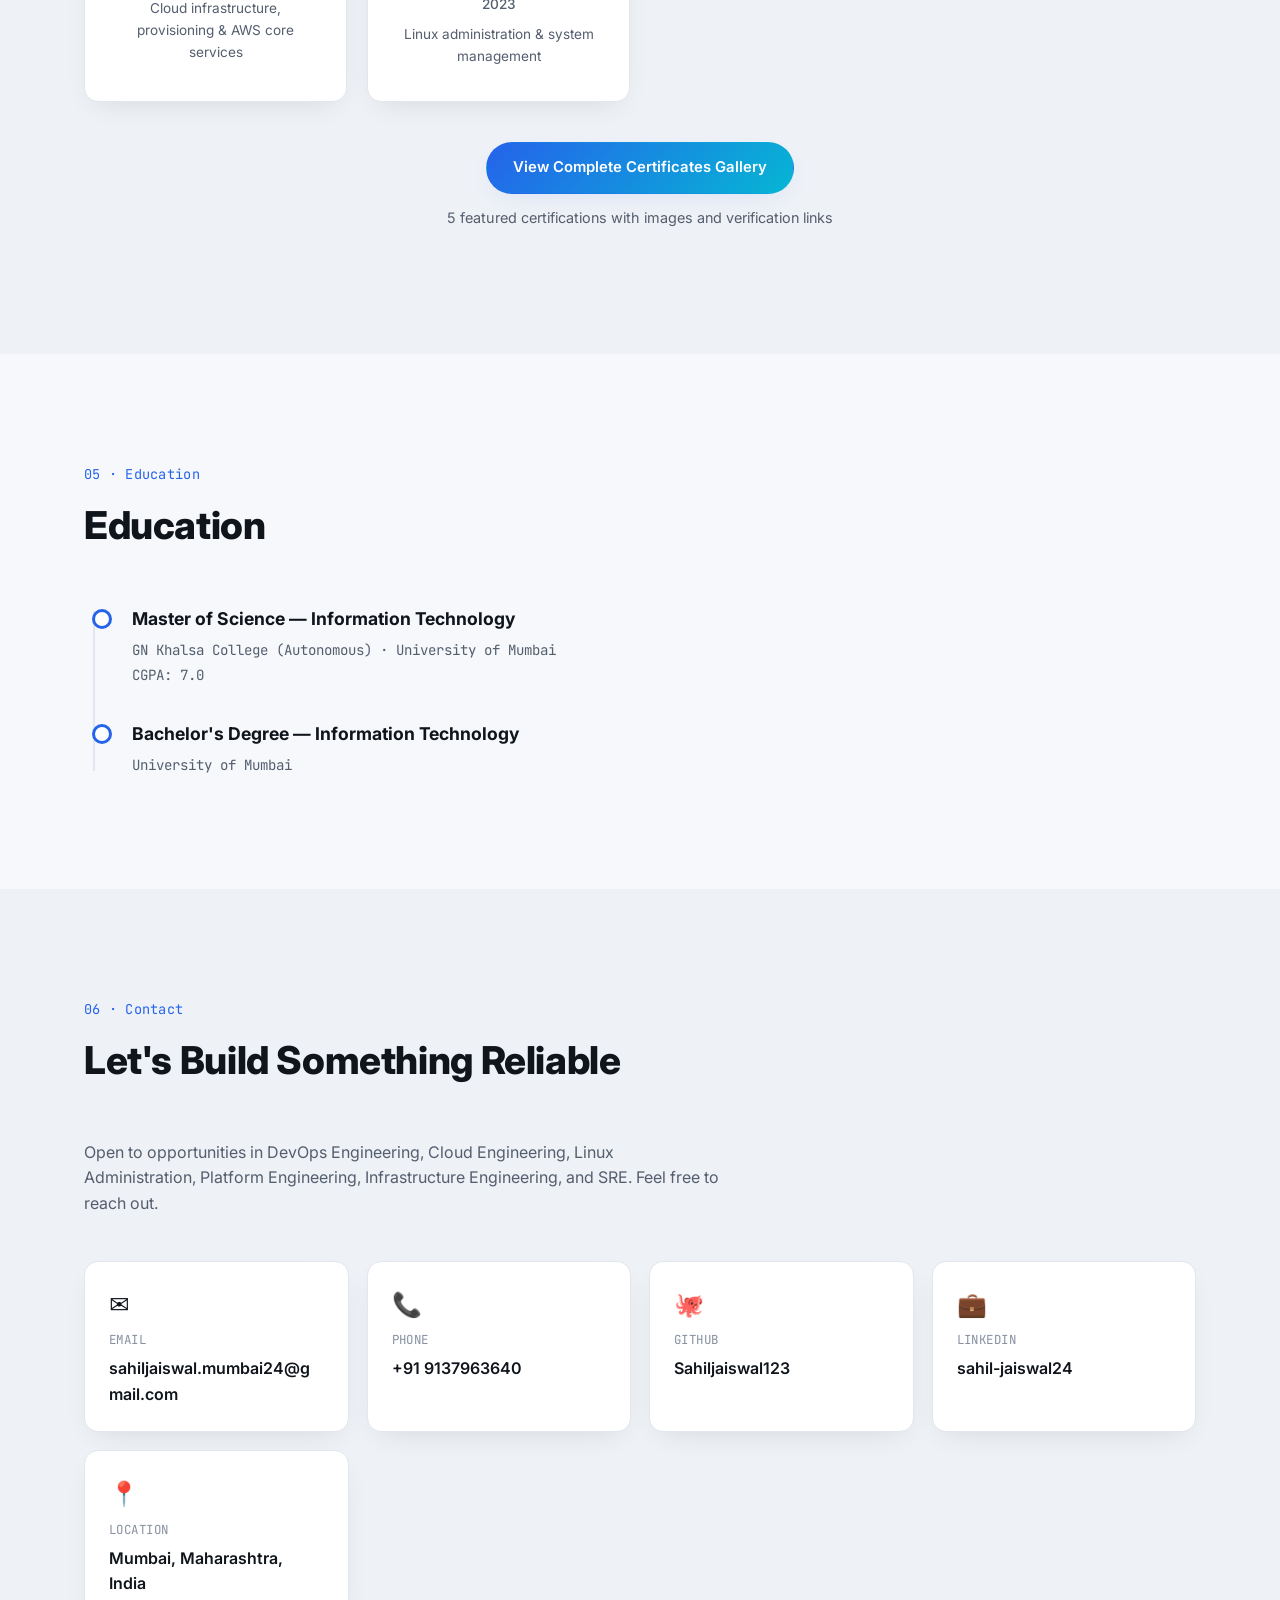
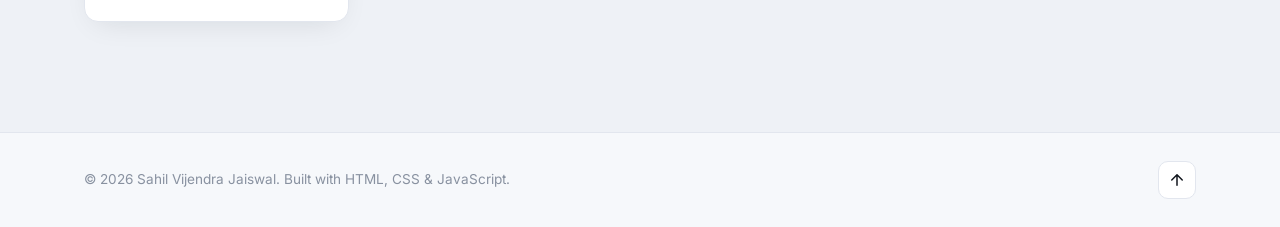
==== commit 0710c9d4: "Keep AWS Cloud Practitioner on main page, remove from gallery only - Add AWS Cloud Practitioner back" ====
--- a/index.html
+++ b/index.html
@@ -111,7 +111,7 @@
         </div>
         <div class="about-stats reveal">
           <div class="stat-card">
-            <span class="stat-num" data-count="5">0</span>
+            <span class="stat-num" data-count="6">0</span>
             <span class="stat-label">Certifications</span>
           </div>
           <div class="stat-card">
@@ -166,7 +166,7 @@
       <div class="cert-cta reveal" style="text-align: center; margin-top: 40px;">
         <a href="certificates.html" class="btn btn-primary">View Complete Certificates Gallery</a>
         <p style="color: var(--text-muted); font-size: 0.9rem; margin-top: 12px;">
-          All 5 certifications with images, verification links, and details
+          5 featured certifications with images and verification links
         </p>
       </div>
     </div>
